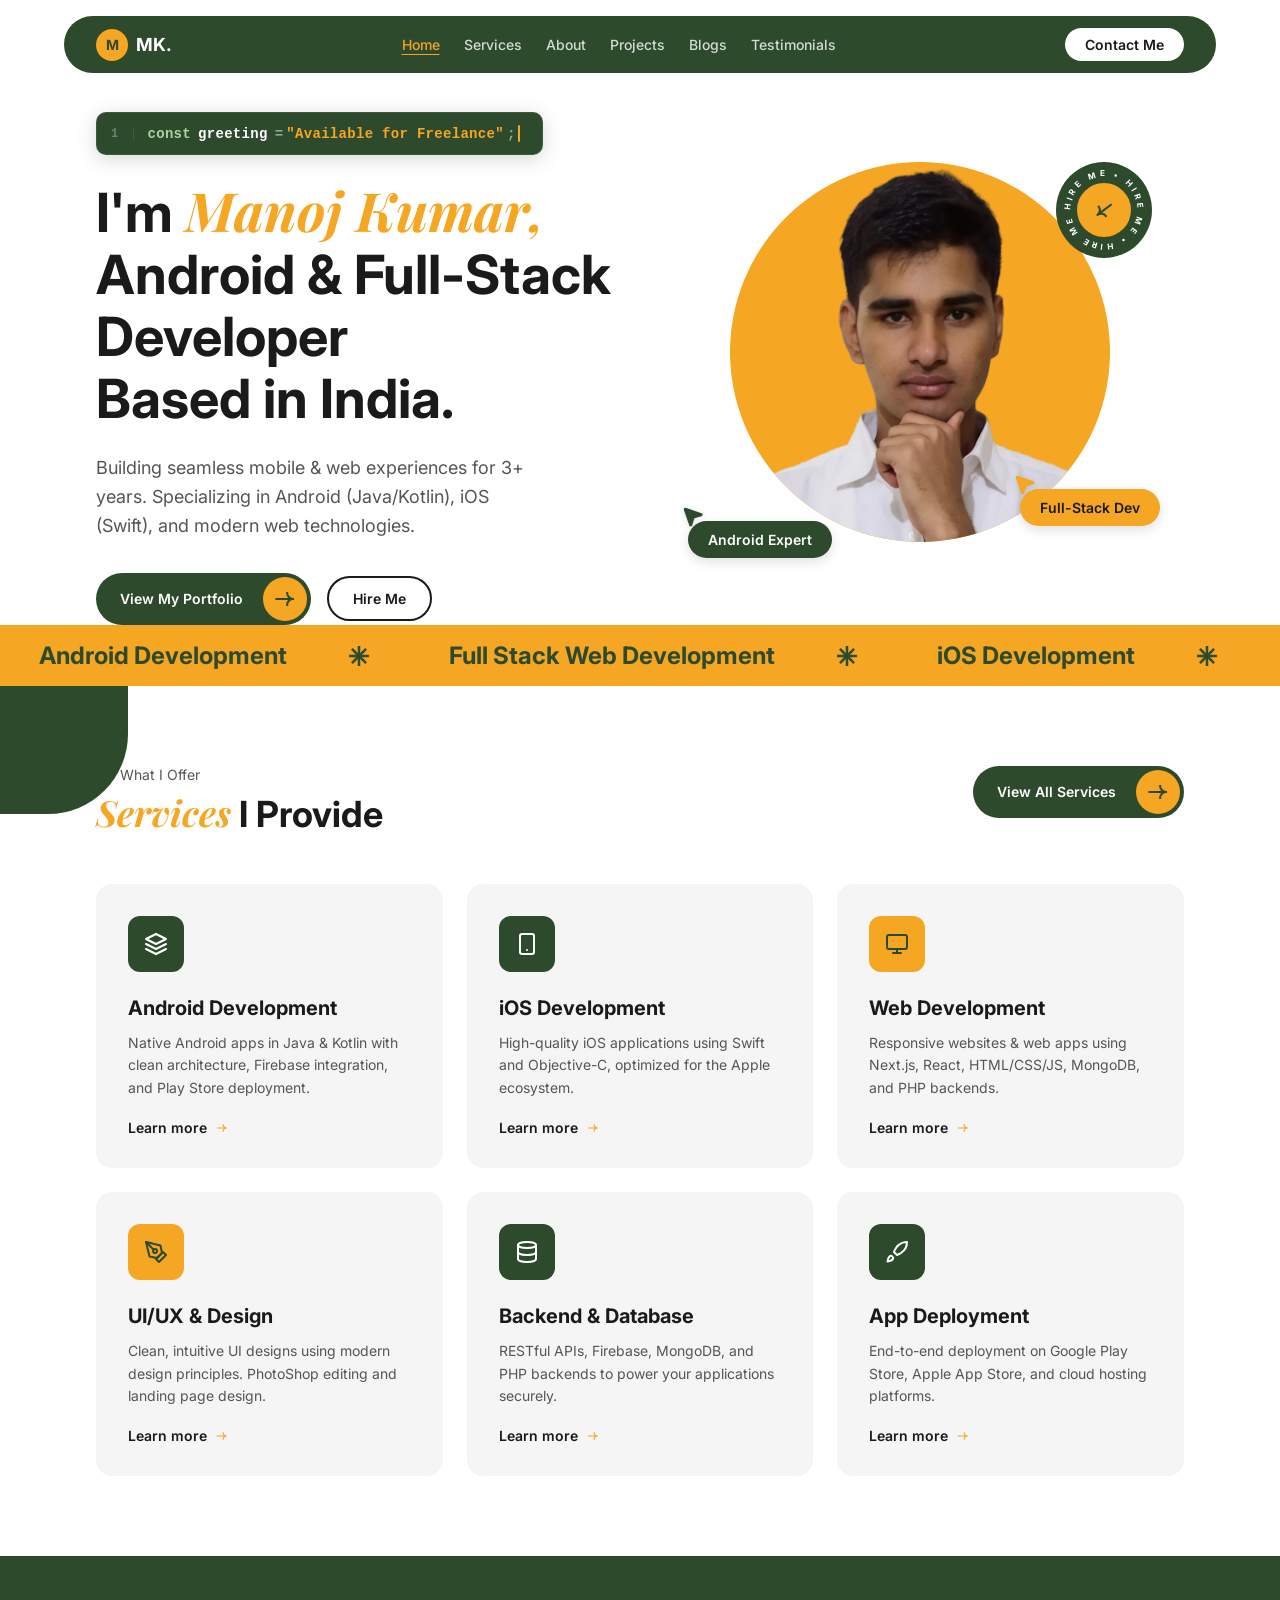
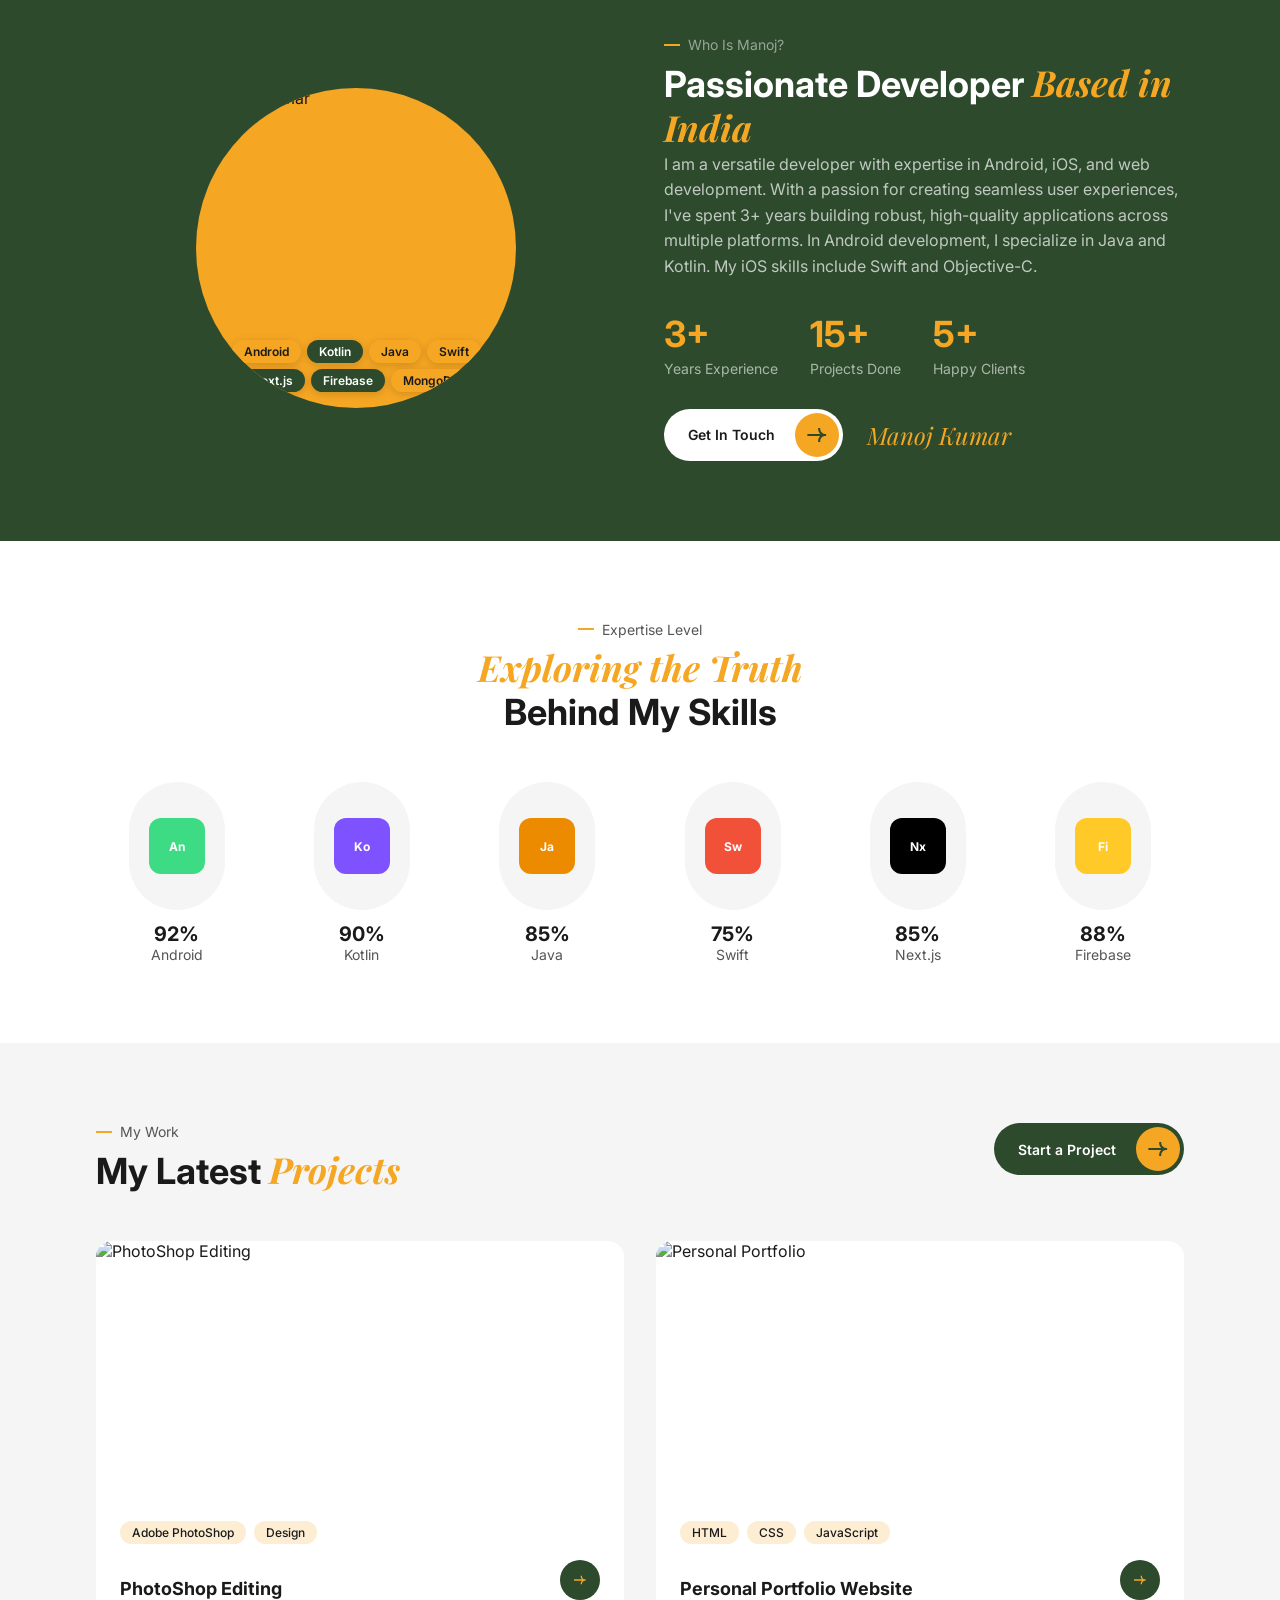
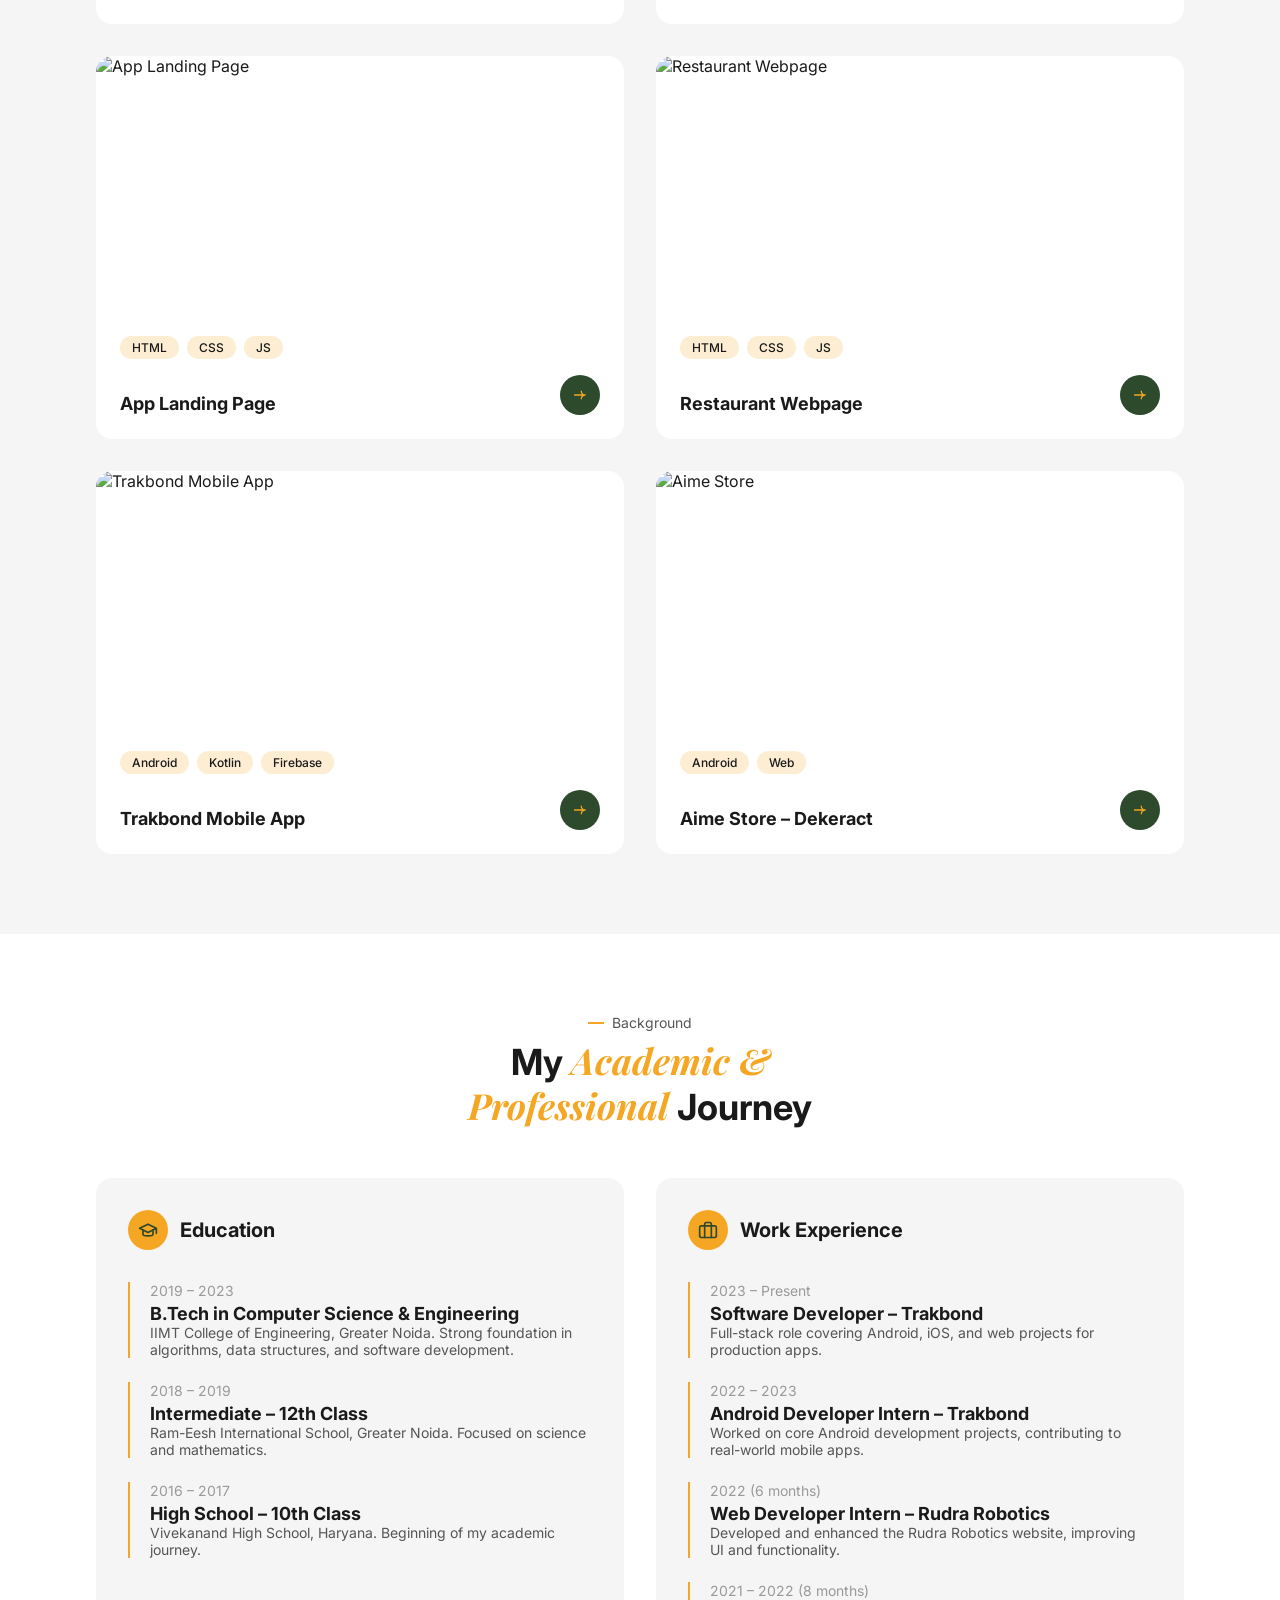
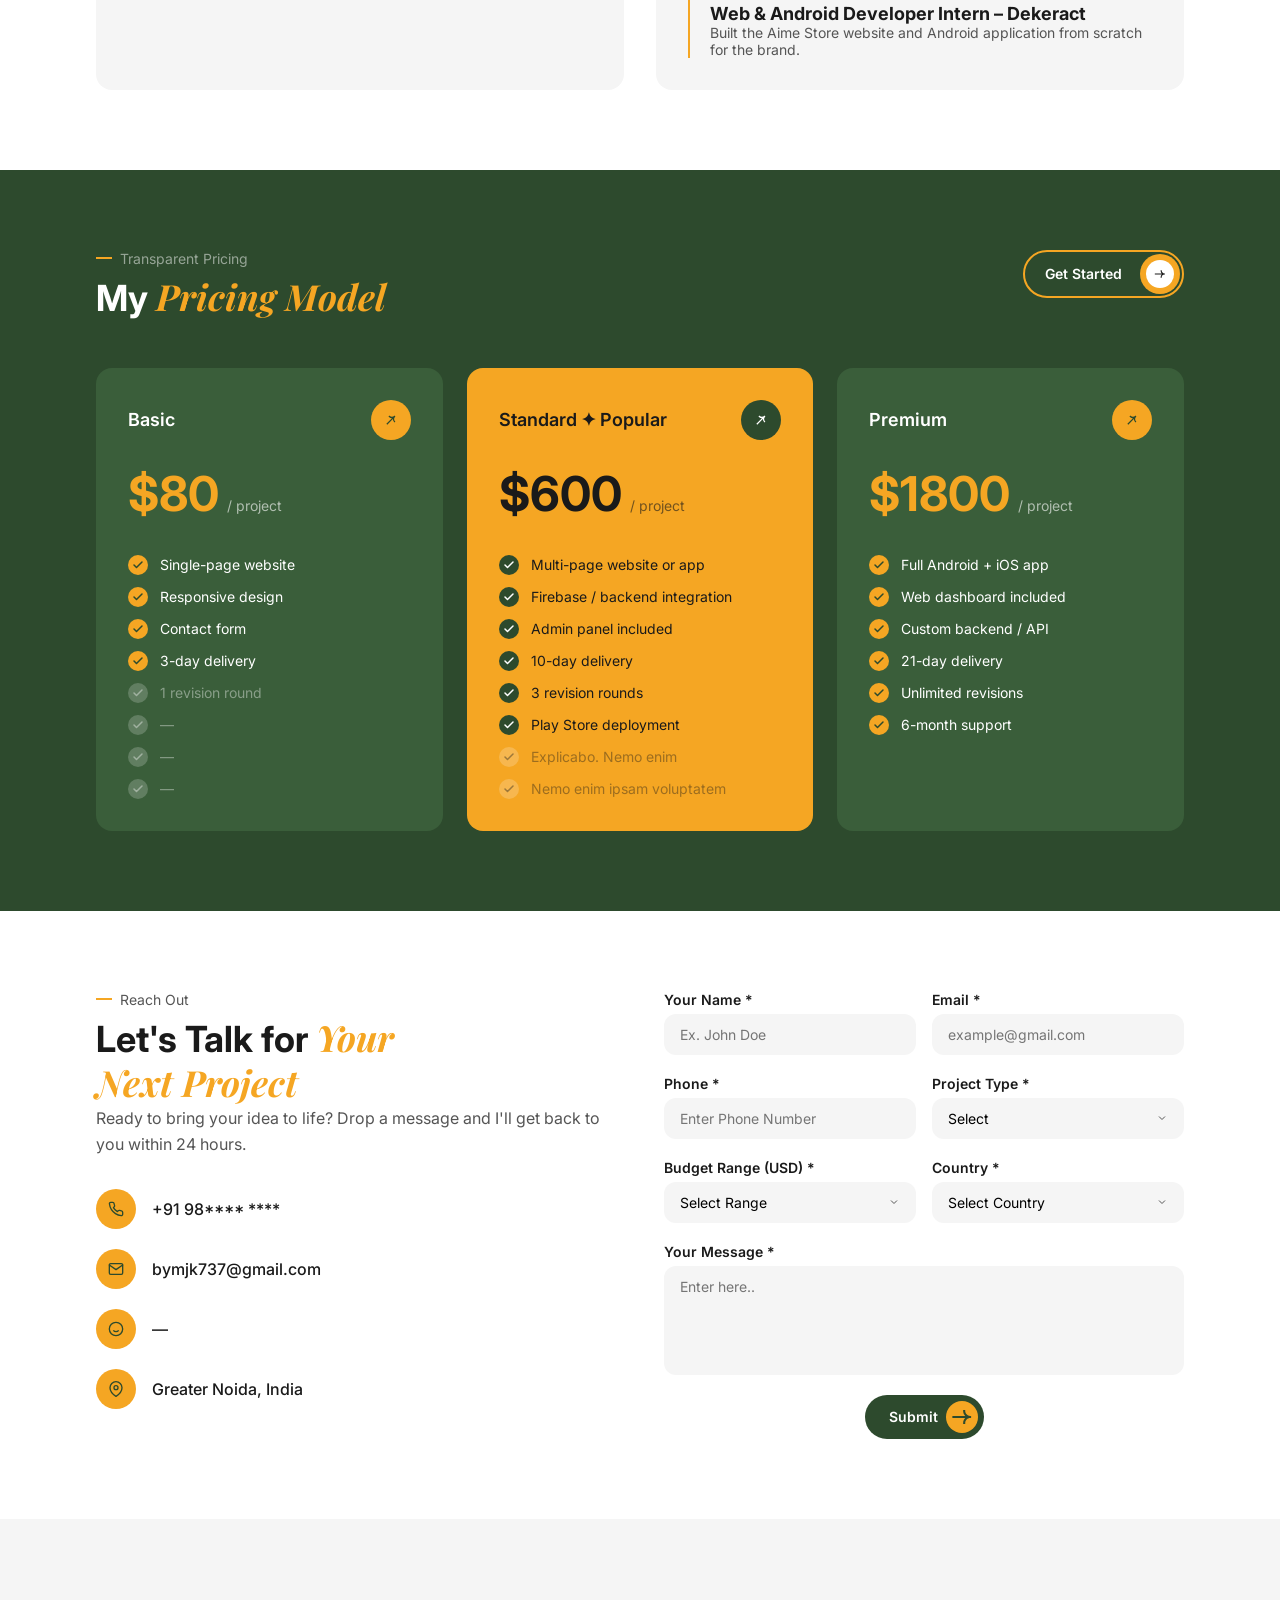
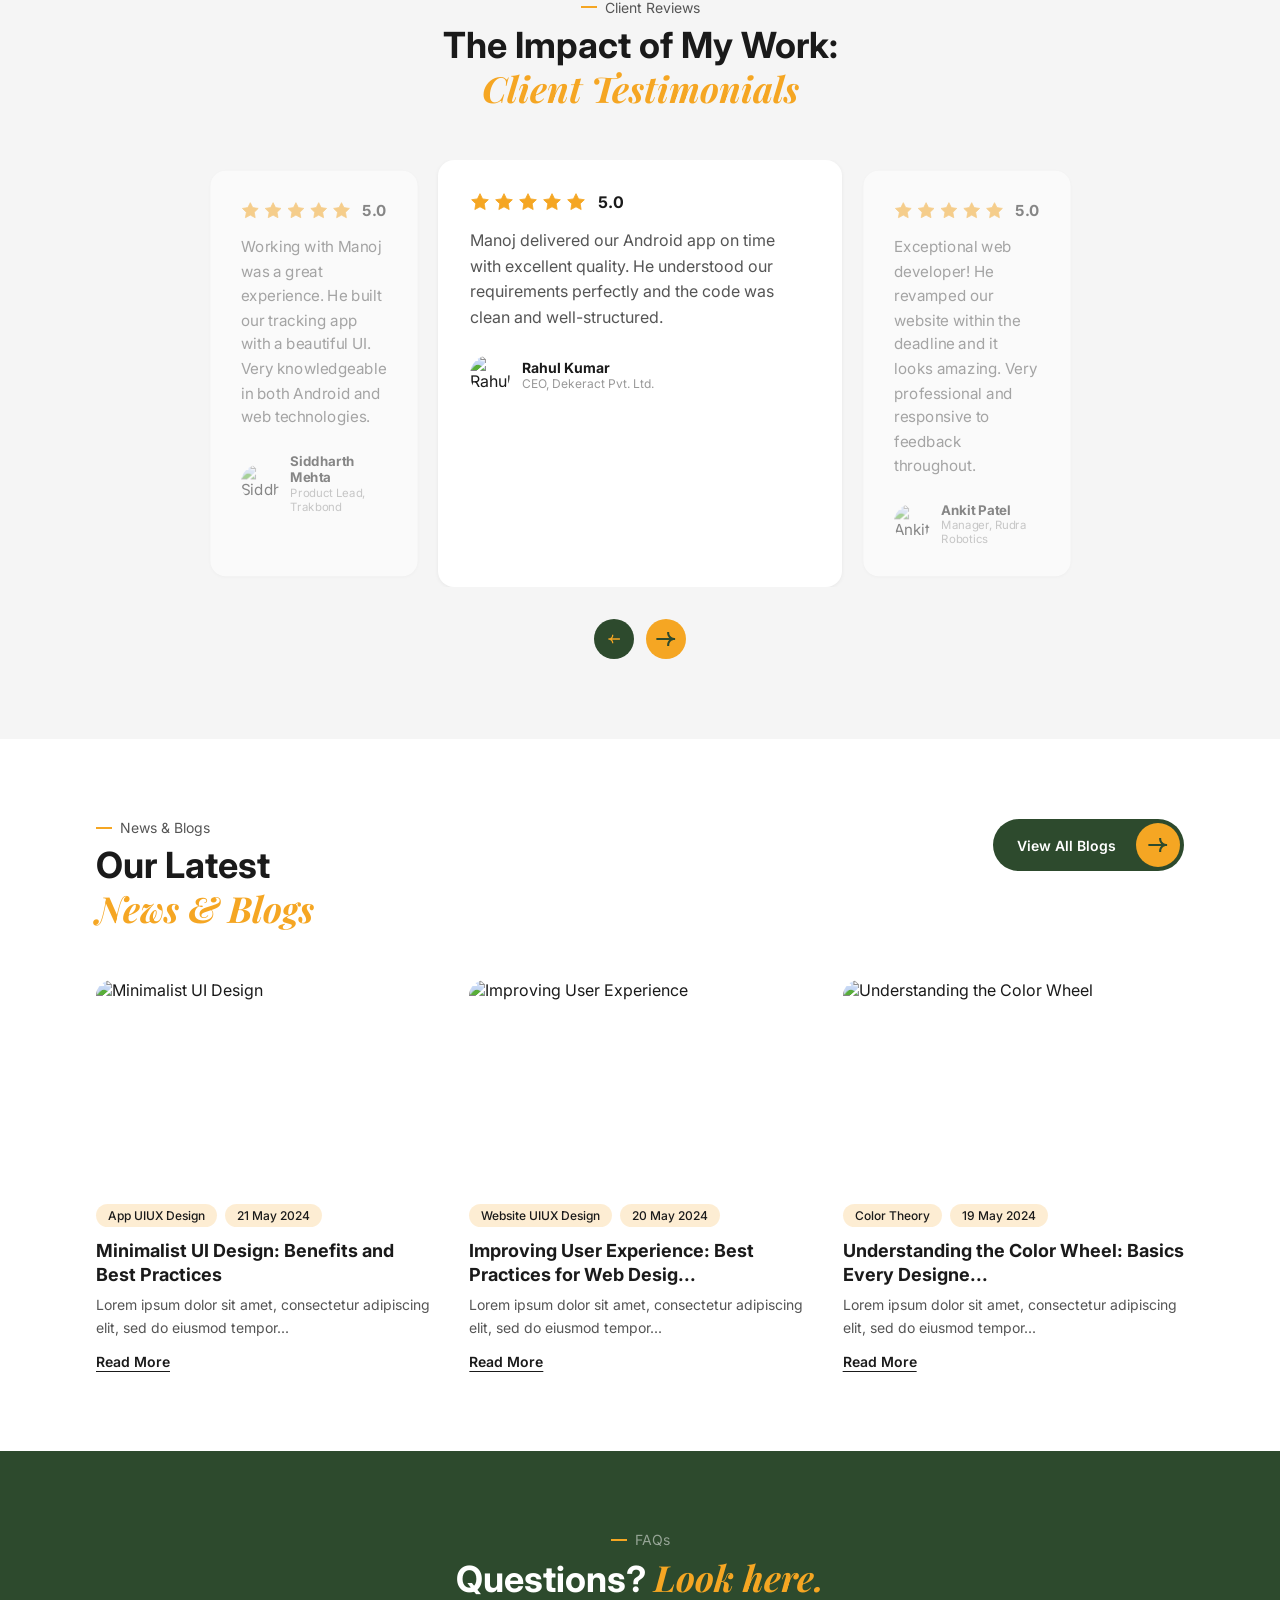
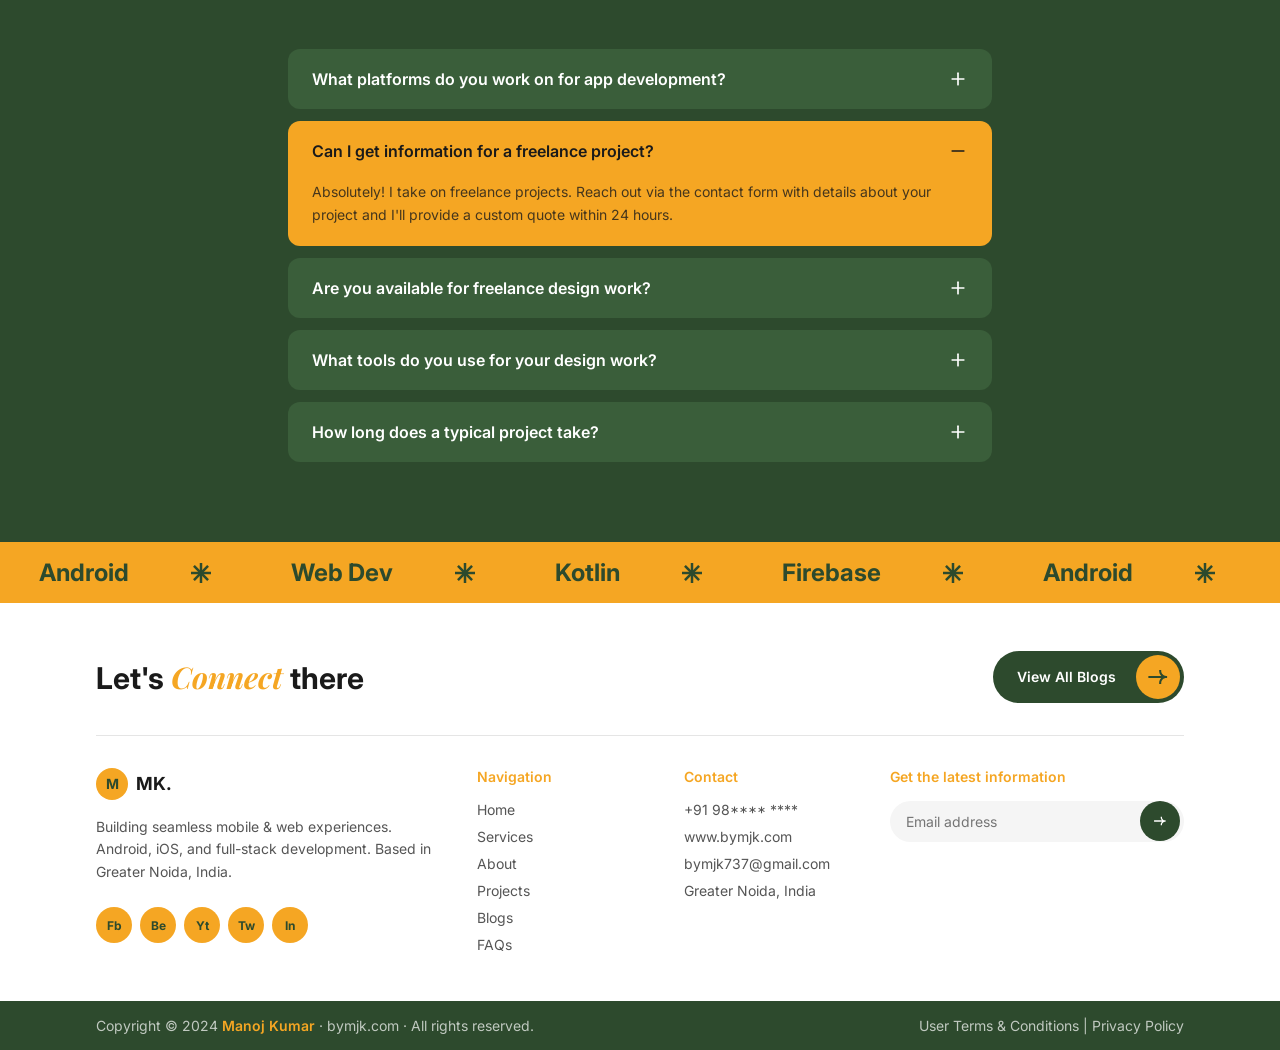
==== index.html @ 8744ddf8 "first commit" ====
<!DOCTYPE html>
<html lang="en">
<head>
  <meta charset="UTF-8">
  <meta name="viewport" content="width=device-width, initial-scale=1.0">
  <title>Manoj Kumar — Android Developer Portfolio</title>
  <link rel="preconnect" href="https://fonts.googleapis.com">
  <link rel="preconnect" href="https://fonts.gstatic.com" crossorigin>
  <link href="https://fonts.googleapis.com/css2?family=Inter:wght@400;500;600;700&family=Playfair+Display:ital,wght@0,700;1,700&display=swap" rel="stylesheet">
  <link rel="stylesheet" href="styles.css">
</head>
<body>

<!-- ═══════════════════ NAVBAR ═══════════════════ -->
<nav id="navbar" class="navbar">
  <div class="navbar-inner">
    <div class="nav-logo">
      <div class="logo-circle">M</div>
      <span class="logo-text">MK.</span>
    </div>
    <div class="nav-links" id="navLinks">
      <a href="#home" class="nav-link active" data-section="home">Home</a>
      <a href="#services" class="nav-link" data-section="services">Services</a>
      <a href="#about" class="nav-link" data-section="about">About</a>
      <a href="#projects" class="nav-link" data-section="projects">Projects</a>
      <a href="#blogs" class="nav-link" data-section="blogs">Blogs</a>
      <a href="#testimonials" class="nav-link" data-section="testimonials">Testimonials</a>
    </div>
    <a href="#contact" class="nav-contact-btn">Contact Me</a>
    <button class="mobile-toggle" id="mobileToggle" aria-label="Toggle menu">
      <svg class="icon-menu" width="24" height="24" viewBox="0 0 24 24" fill="none" stroke="white" stroke-width="2" stroke-linecap="round" stroke-linejoin="round"><line x1="4" y1="12" x2="20" y2="12"/><line x1="4" y1="6" x2="20" y2="6"/><line x1="4" y1="18" x2="20" y2="18"/></svg>
      <svg class="icon-close hidden" width="24" height="24" viewBox="0 0 24 24" fill="none" stroke="white" stroke-width="2" stroke-linecap="round" stroke-linejoin="round"><line x1="18" y1="6" x2="6" y2="18"/><line x1="6" y1="6" x2="18" y2="18"/></svg>
    </button>
  </div>
  <div class="mobile-menu hidden" id="mobileMenu">
    <a href="#home" class="mobile-link active" data-section="home">Home</a>
    <a href="#services" class="mobile-link" data-section="services">Services</a>
    <a href="#about" class="mobile-link" data-section="about">About</a>
    <a href="#projects" class="mobile-link" data-section="projects">Projects</a>
    <a href="#blogs" class="mobile-link" data-section="blogs">Blogs</a>
    <a href="#testimonials" class="mobile-link" data-section="testimonials">Testimonials</a>
    <a href="#contact" class="mobile-contact-btn">Contact Me</a>
  </div>
</nav>

<!-- ═══════════════════ HERO ═══════════════════ -->
<section id="home" class="hero">
  <div class="container">
    <div class="hero-grid">
      <div class="hero-left animate-on-scroll" data-animation="fade-left">
        <div class="hello-tag">
          <span class="hello-line-num">1</span>
          <span class="hello-keyword">const</span> <span class="hello-var">greeting</span> <span class="hello-op">=</span> <span class="hello-string">"Available for Freelance"</span><span class="hello-op">;</span><span class="hello-cursor"></span>
        </div>
        <h1 class="hero-title">
          I'm <span class="accent-serif">Manoj Kumar,</span><br>
          Android & Full-Stack Developer<br>
          Based in India.
        </h1>
        <p class="hero-desc">
          Building seamless mobile & web experiences for 3+ years. Specializing in Android (Java/Kotlin), iOS (Swift), and modern web technologies.
        </p>
        <div class="hero-buttons">
          <a href="#projects" class="btn-primary-arrow">
            <span>View My Portfolio</span>
            <span class="btn-arrow-circle">
              <svg width="26" height="26" viewBox="0 0 25 24" fill="none"><path fill="#2D4A2D" fill-rule="evenodd" d="M20.25 11c-2.438 0-4.66-2.22-4.66-4.66v-1h-2v1c0 1.774.778 3.438 1.999 4.66H3.25v2h12.339c-1.221 1.222-1.999 2.886-1.999 4.66v1h2v-1c0-2.439 2.222-4.66 4.66-4.66h1v-2z" clip-rule="evenodd"/></svg>
            </span>
          </a>
          <a href="#contact" class="btn-outline">Hire Me</a>
        </div>
      </div>
      <div class="hero-right animate-on-scroll" data-animation="fade-right">
        <div class="hero-pattern">
          <svg class="hero-yellow-arc" viewBox="0 0 600 600" preserveAspectRatio="xMaxYMid slice" aria-hidden="true">
            <path d="M 600 300 A 400 400 0 0 0 200 -100 A 400 400 0 0 1 200 700 Z" fill="#F5A623"/>
          </svg>
        </div>
        <div class="hero-photo-circle">
          <img src="manoj_transperent.png" alt="Manoj Kumar">
        </div>
        <div class="hire-badge">
          <div class="hire-badge-inner">
            <div class="hire-badge-bg"></div>
            <svg class="hire-badge-text" viewBox="0 0 100 100">
              <defs>
                <path id="hire-circle" d="M50,50 m-35,0 a35,35 0 1,1 70,0 a35,35 0 1,1 -70,0"/>
              </defs>
              <text fill="white" font-size="8.5" font-weight="700" letter-spacing="3.5">
                <textPath href="#hire-circle">HIRE ME • HIRE ME • HIRE ME •</textPath>
              </text>
            </svg>
            <div class="hire-badge-center">
              <svg style="transform: rotate(143deg);" width="26" height="26" viewBox="0 0 25 24" fill="none"><path fill="#2D4A2D" fill-rule="evenodd" d="M20.25 11c-2.438 0-4.66-2.22-4.66-4.66v-1h-2v1c0 1.774.778 3.438 1.999 4.66H3.25v2h12.339c-1.221 1.222-1.999 2.886-1.999 4.66v1h2v-1c0-2.439 2.222-4.66 4.66-4.66h1v-2z" clip-rule="evenodd"/></svg>
            </div>
          </div>
        </div>
        <div class="hero-chip pill-green">
          <svg class="hero-chip-arrow" viewBox="0 0 256 256" aria-hidden="true">
            <path d="M230.251,103.83008A15.76842,15.76842,0,0,1,218.96,118.8457l-76.55664,23.55567-23.55566,76.55468a15.76424,15.76424,0,0,1-15.01465,11.292c-.09863.00195-.19922.00293-.29785.00293a15.75666,15.75666,0,0,1-15.09961-10.76563L29.83105,50.18164A15.99955,15.99955,0,0,1,50.18457,29.82812L219.4873,88.43359A15.76429,15.76429,0,0,1,230.251,103.83008Z" fill="currentColor"/>
          </svg>
          <span class="hero-chip-label">Android Expert</span>
        </div>
        <div class="hero-chip pill-gold">
          <svg class="hero-chip-arrow" viewBox="0 0 256 256" aria-hidden="true">
            <path d="M230.251,103.83008A15.76842,15.76842,0,0,1,218.96,118.8457l-76.55664,23.55567-23.55566,76.55468a15.76424,15.76424,0,0,1-15.01465,11.292c-.09863.00195-.19922.00293-.29785.00293a15.75666,15.75666,0,0,1-15.09961-10.76563L29.83105,50.18164A15.99955,15.99955,0,0,1,50.18457,29.82812L219.4873,88.43359A15.76429,15.76429,0,0,1,230.251,103.83008Z" fill="currentColor"/>
          </svg>
          <span class="hero-chip-label">Full-Stack Dev</span>
        </div>
      </div>
    </div>
  </div>
</section>

<!-- ═══════════════════ MARQUEE BANNER ═══════════════════ -->
<div class="marquee-banner">
  <div class="marquee-track">
    
    <span class="marquee-item">Android Development <svg class="marquee-star" width="24" height="24" viewBox="0 0 24 24" fill="none" stroke="#2D4A2D" stroke-width="2.5"><line x1="12" y1="2" x2="12" y2="22"/><line x1="2" y1="12" x2="22" y2="12"/><line x1="4.93" y1="4.93" x2="19.07" y2="19.07"/><line x1="19.07" y1="4.93" x2="4.93" y2="19.07"/></svg></span>
    <span class="marquee-item">Full Stack Web Development <svg class="marquee-star" width="24" height="24" viewBox="0 0 24 24" fill="none" stroke="#2D4A2D" stroke-width="2.5"><line x1="12" y1="2" x2="12" y2="22"/><line x1="2" y1="12" x2="22" y2="12"/><line x1="4.93" y1="4.93" x2="19.07" y2="19.07"/><line x1="19.07" y1="4.93" x2="4.93" y2="19.07"/></svg></span>
    <span class="marquee-item">iOS Development <svg class="marquee-star" width="24" height="24" viewBox="0 0 24 24" fill="none" stroke="#2D4A2D" stroke-width="2.5"><line x1="12" y1="2" x2="12" y2="22"/><line x1="2" y1="12" x2="22" y2="12"/><line x1="4.93" y1="4.93" x2="19.07" y2="19.07"/><line x1="19.07" y1="4.93" x2="4.93" y2="19.07"/></svg></span>
    <span class="marquee-item">React Native <svg class="marquee-star" width="24" height="24" viewBox="0 0 24 24" fill="none" stroke="#2D4A2D" stroke-width="2.5"><line x1="12" y1="2" x2="12" y2="22"/><line x1="2" y1="12" x2="22" y2="12"/><line x1="4.93" y1="4.93" x2="19.07" y2="19.07"/><line x1="19.07" y1="4.93" x2="4.93" y2="19.07"/></svg></span>
    <span class="marquee-item">Kotlin <svg class="marquee-star" width="24" height="24" viewBox="0 0 24 24" fill="none" stroke="#2D4A2D" stroke-width="2.5"><line x1="12" y1="2" x2="12" y2="22"/><line x1="2" y1="12" x2="22" y2="12"/><line x1="4.93" y1="4.93" x2="19.07" y2="19.07"/><line x1="19.07" y1="4.93" x2="4.93" y2="19.07"/></svg></span>
    <span class="marquee-item">Firebase <svg class="marquee-star" width="24" height="24" viewBox="0 0 24 24" fill="none" stroke="#2D4A2D" stroke-width="2.5"><line x1="12" y1="2" x2="12" y2="22"/><line x1="2" y1="12" x2="22" y2="12"/><line x1="4.93" y1="4.93" x2="19.07" y2="19.07"/><line x1="19.07" y1="4.93" x2="4.93" y2="19.07"/></svg></span>
    <span class="marquee-item">REST APIs <svg class="marquee-star" width="24" height="24" viewBox="0 0 24 24" fill="none" stroke="#2D4A2D" stroke-width="2.5"><line x1="12" y1="2" x2="12" y2="22"/><line x1="2" y1="12" x2="22" y2="12"/><line x1="4.93" y1="4.93" x2="19.07" y2="19.07"/><line x1="19.07" y1="4.93" x2="4.93" y2="19.07"/></svg></span>
    <span class="marquee-item">SQL <svg class="marquee-star" width="24" height="24" viewBox="0 0 24 24" fill="none" stroke="#2D4A2D" stroke-width="2.5"><line x1="12" y1="2" x2="12" y2="22"/><line x1="2" y1="12" x2="22" y2="12"/><line x1="4.93" y1="4.93" x2="19.07" y2="19.07"/><line x1="19.07" y1="4.93" x2="4.93" y2="19.07"/></svg></span>
    <span class="marquee-item">Git <svg class="marquee-star" width="24" height="24" viewBox="0 0 24 24" fill="none" stroke="#2D4A2D" stroke-width="2.5"><line x1="12" y1="2" x2="12" y2="22"/><line x1="2" y1="12" x2="22" y2="12"/><line x1="4.93" y1="4.93" x2="19.07" y2="19.07"/><line x1="19.07" y1="4.93" x2="4.93" y2="19.07"/></svg></span>
    <span class="marquee-item">Java <svg class="marquee-star" width="24" height="24" viewBox="0 0 24 24" fill="none" stroke="#2D4A2D" stroke-width="2.5"><line x1="12" y1="2" x2="12" y2="22"/><line x1="2" y1="12" x2="22" y2="12"/><line x1="4.93" y1="4.93" x2="19.07" y2="19.07"/><line x1="19.07" y1="4.93" x2="4.93" y2="19.07"/></svg></span>
    <span class="marquee-item">MongoDB <svg class="marquee-star" width="24" height="24" viewBox="0 0 24 24" fill="none" stroke="#2D4A2D" stroke-width="2.5"><line x1="12" y1="2" x2="12" y2="22"/><line x1="2" y1="12" x2="22" y2="12"/><line x1="4.93" y1="4.93" x2="19.07" y2="19.07"/><line x1="19.07" y1="4.93" x2="4.93" y2="19.07"/></svg></span>
    <span class="marquee-item">UI/UX <svg class="marquee-star" width="24" height="24" viewBox="0 0 24 24" fill="none" stroke="#2D4A2D" stroke-width="2.5"><line x1="12" y1="2" x2="12" y2="22"/><line x1="2" y1="12" x2="22" y2="12"/><line x1="4.93" y1="4.93" x2="19.07" y2="19.07"/><line x1="19.07" y1="4.93" x2="4.93" y2="19.07"/></svg></span>
    <span class="marquee-item">Express <svg class="marquee-star" width="24" height="24" viewBox="0 0 24 24" fill="none" stroke="#2D4A2D" stroke-width="2.5"><line x1="12" y1="2" x2="12" y2="22"/><line x1="2" y1="12" x2="22" y2="12"/><line x1="4.93" y1="4.93" x2="19.07" y2="19.07"/><line x1="19.07" y1="4.93" x2="4.93" y2="19.07"/></svg></span>
    <span class="marquee-item">AWS <svg class="marquee-star" width="24" height="24" viewBox="0 0 24 24" fill="none" stroke="#2D4A2D" stroke-width="2.5"><line x1="12" y1="2" x2="12" y2="22"/><line x1="2" y1="12" x2="22" y2="12"/><line x1="4.93" y1="4.93" x2="19.07" y2="19.07"/><line x1="19.07" y1="4.93" x2="4.93" y2="19.07"/></svg></span>
    <span class="marquee-item">CI/CD <svg class="marquee-star" width="24" height="24" viewBox="0 0 24 24" fill="none" stroke="#2D4A2D" stroke-width="2.5"><line x1="12" y1="2" x2="12" y2="22"/><line x1="2" y1="12" x2="22" y2="12"/><line x1="4.93" y1="4.93" x2="19.07" y2="19.07"/><line x1="19.07" y1="4.93" x2="4.93" y2="19.07"/></svg></span>
    <span class="marquee-item">Swift <svg class="marquee-star" width="24" height="24" viewBox="0 0 24 24" fill="none" stroke="#2D4A2D" stroke-width="2.5"><line x1="12" y1="2" x2="12" y2="22"/><line x1="2" y1="12" x2="22" y2="12"/><line x1="4.93" y1="4.93" x2="19.07" y2="19.07"/><line x1="19.07" y1="4.93" x2="4.93" y2="19.07"/></svg></span>
    <span class="marquee-item">JavaScript <svg class="marquee-star" width="24" height="24" viewBox="0 0 24 24" fill="none" stroke="#2D4A2D" stroke-width="2.5"><line x1="12" y1="2" x2="12" y2="22"/><line x1="2" y1="12" x2="22" y2="12"/><line x1="4.93" y1="4.93" x2="19.07" y2="19.07"/><line x1="19.07" y1="4.93" x2="4.93" y2="19.07"/></svg></span>
    <span class="marquee-item">TypeScript <svg class="marquee-star" width="24" height="24" viewBox="0 0 24 24" fill="none" stroke="#2D4A2D" stroke-width="2.5"><line x1="12" y1="2" x2="12" y2="22"/><line x1="2" y1="12" x2="22" y2="12"/><line x1="4.93" y1="4.93" x2="19.07" y2="19.07"/><line x1="19.07" y1="4.93" x2="4.93" y2="19.07"/></svg></span>
    <span class="marquee-item">React <svg class="marquee-star" width="24" height="24" viewBox="0 0 24 24" fill="none" stroke="#2D4A2D" stroke-width="2.5"><line x1="12" y1="2" x2="12" y2="22"/><line x1="2" y1="12" x2="22" y2="12"/><line x1="4.93" y1="4.93" x2="19.07" y2="19.07"/><line x1="19.07" y1="4.93" x2="4.93" y2="19.07"/></svg></span>
    <span class="marquee-item">Node.js <svg class="marquee-star" width="24" height="24" viewBox="0 0 24 24" fill="none" stroke="#2D4A2D" stroke-width="2.5"><line x1="12" y1="2" x2="12" y2="22"/><line x1="2" y1="12" x2="22" y2="12"/><line x1="4.93" y1="4.93" x2="19.07" y2="19.07"/><line x1="19.07" y1="4.93" x2="4.93" y2="19.07"/></svg></span>
    <span class="marquee-item">Flutter <svg class="marquee-star" width="24" height="24" viewBox="0 0 24 24" fill="none" stroke="#2D4A2D" stroke-width="2.5"><line x1="12" y1="2" x2="12" y2="22"/><line x1="2" y1="12" x2="22" y2="12"/><line x1="4.93" y1="4.93" x2="19.07" y2="19.07"/><line x1="19.07" y1="4.93" x2="4.93" y2="19.07"/></svg></span>
    <!-- Duplicate for seamless loop -->
    <span class="marquee-item">Android Development <svg class="marquee-star" width="24" height="24" viewBox="0 0 24 24" fill="none" stroke="#2D4A2D" stroke-width="2.5"><line x1="12" y1="2" x2="12" y2="22"/><line x1="2" y1="12" x2="22" y2="12"/><line x1="4.93" y1="4.93" x2="19.07" y2="19.07"/><line x1="19.07" y1="4.93" x2="4.93" y2="19.07"/></svg></span>
    <span class="marquee-item">Full Stack Web Development <svg class="marquee-star" width="24" height="24" viewBox="0 0 24 24" fill="none" stroke="#2D4A2D" stroke-width="2.5"><line x1="12" y1="2" x2="12" y2="22"/><line x1="2" y1="12" x2="22" y2="12"/><line x1="4.93" y1="4.93" x2="19.07" y2="19.07"/><line x1="19.07" y1="4.93" x2="4.93" y2="19.07"/></svg></span>
    <span class="marquee-item">iOS Development <svg class="marquee-star" width="24" height="24" viewBox="0 0 24 24" fill="none" stroke="#2D4A2D" stroke-width="2.5"><line x1="12" y1="2" x2="12" y2="22"/><line x1="2" y1="12" x2="22" y2="12"/><line x1="4.93" y1="4.93" x2="19.07" y2="19.07"/><line x1="19.07" y1="4.93" x2="4.93" y2="19.07"/></svg></span>
    <span class="marquee-item">React Native <svg class="marquee-star" width="24" height="24" viewBox="0 0 24 24" fill="none" stroke="#2D4A2D" stroke-width="2.5"><line x1="12" y1="2" x2="12" y2="22"/><line x1="2" y1="12" x2="22" y2="12"/><line x1="4.93" y1="4.93" x2="19.07" y2="19.07"/><line x1="19.07" y1="4.93" x2="4.93" y2="19.07"/></svg></span>
    <span class="marquee-item">Kotlin <svg class="marquee-star" width="24" height="24" viewBox="0 0 24 24" fill="none" stroke="#2D4A2D" stroke-width="2.5"><line x1="12" y1="2" x2="12" y2="22"/><line x1="2" y1="12" x2="22" y2="12"/><line x1="4.93" y1="4.93" x2="19.07" y2="19.07"/><line x1="19.07" y1="4.93" x2="4.93" y2="19.07"/></svg></span>
    <span class="marquee-item">Firebase <svg class="marquee-star" width="24" height="24" viewBox="0 0 24 24" fill="none" stroke="#2D4A2D" stroke-width="2.5"><line x1="12" y1="2" x2="12" y2="22"/><line x1="2" y1="12" x2="22" y2="12"/><line x1="4.93" y1="4.93" x2="19.07" y2="19.07"/><line x1="19.07" y1="4.93" x2="4.93" y2="19.07"/></svg></span>
    <span class="marquee-item">REST APIs <svg class="marquee-star" width="24" height="24" viewBox="0 0 24 24" fill="none" stroke="#2D4A2D" stroke-width="2.5"><line x1="12" y1="2" x2="12" y2="22"/><line x1="2" y1="12" x2="22" y2="12"/><line x1="4.93" y1="4.93" x2="19.07" y2="19.07"/><line x1="19.07" y1="4.93" x2="4.93" y2="19.07"/></svg></span>
    <span class="marquee-item">SQL <svg class="marquee-star" width="24" height="24" viewBox="0 0 24 24" fill="none" stroke="#2D4A2D" stroke-width="2.5"><line x1="12" y1="2" x2="12" y2="22"/><line x1="2" y1="12" x2="22" y2="12"/><line x1="4.93" y1="4.93" x2="19.07" y2="19.07"/><line x1="19.07" y1="4.93" x2="4.93" y2="19.07"/></svg></span>
    <span class="marquee-item">Git <svg class="marquee-star" width="24" height="24" viewBox="0 0 24 24" fill="none" stroke="#2D4A2D" stroke-width="2.5"><line x1="12" y1="2" x2="12" y2="22"/><line x1="2" y1="12" x2="22" y2="12"/><line x1="4.93" y1="4.93" x2="19.07" y2="19.07"/><line x1="19.07" y1="4.93" x2="4.93" y2="19.07"/></svg></span>
    <span class="marquee-item">Java <svg class="marquee-star" width="24" height="24" viewBox="0 0 24 24" fill="none" stroke="#2D4A2D" stroke-width="2.5"><line x1="12" y1="2" x2="12" y2="22"/><line x1="2" y1="12" x2="22" y2="12"/><line x1="4.93" y1="4.93" x2="19.07" y2="19.07"/><line x1="19.07" y1="4.93" x2="4.93" y2="19.07"/></svg></span>
    <span class="marquee-item">MongoDB <svg class="marquee-star" width="24" height="24" viewBox="0 0 24 24" fill="none" stroke="#2D4A2D" stroke-width="2.5"><line x1="12" y1="2" x2="12" y2="22"/><line x1="2" y1="12" x2="22" y2="12"/><line x1="4.93" y1="4.93" x2="19.07" y2="19.07"/><line x1="19.07" y1="4.93" x2="4.93" y2="19.07"/></svg></span>
    <span class="marquee-item">UI/UX <svg class="marquee-star" width="24" height="24" viewBox="0 0 24 24" fill="none" stroke="#2D4A2D" stroke-width="2.5"><line x1="12" y1="2" x2="12" y2="22"/><line x1="2" y1="12" x2="22" y2="12"/><line x1="4.93" y1="4.93" x2="19.07" y2="19.07"/><line x1="19.07" y1="4.93" x2="4.93" y2="19.07"/></svg></span>
    <span class="marquee-item">Express <svg class="marquee-star" width="24" height="24" viewBox="0 0 24 24" fill="none" stroke="#2D4A2D" stroke-width="2.5"><line x1="12" y1="2" x2="12" y2="22"/><line x1="2" y1="12" x2="22" y2="12"/><line x1="4.93" y1="4.93" x2="19.07" y2="19.07"/><line x1="19.07" y1="4.93" x2="4.93" y2="19.07"/></svg></span>
    <span class="marquee-item">AWS <svg class="marquee-star" width="24" height="24" viewBox="0 0 24 24" fill="none" stroke="#2D4A2D" stroke-width="2.5"><line x1="12" y1="2" x2="12" y2="22"/><line x1="2" y1="12" x2="22" y2="12"/><line x1="4.93" y1="4.93" x2="19.07" y2="19.07"/><line x1="19.07" y1="4.93" x2="4.93" y2="19.07"/></svg></span>
    <span class="marquee-item">CI/CD <svg class="marquee-star" width="24" height="24" viewBox="0 0 24 24" fill="none" stroke="#2D4A2D" stroke-width="2.5"><line x1="12" y1="2" x2="12" y2="22"/><line x1="2" y1="12" x2="22" y2="12"/><line x1="4.93" y1="4.93" x2="19.07" y2="19.07"/><line x1="19.07" y1="4.93" x2="4.93" y2="19.07"/></svg></span>
    <span class="marquee-item">Swift <svg class="marquee-star" width="24" height="24" viewBox="0 0 24 24" fill="none" stroke="#2D4A2D" stroke-width="2.5"><line x1="12" y1="2" x2="12" y2="22"/><line x1="2" y1="12" x2="22" y2="12"/><line x1="4.93" y1="4.93" x2="19.07" y2="19.07"/><line x1="19.07" y1="4.93" x2="4.93" y2="19.07"/></svg></span>
    <span class="marquee-item">JavaScript <svg class="marquee-star" width="24" height="24" viewBox="0 0 24 24" fill="none" stroke="#2D4A2D" stroke-width="2.5"><line x1="12" y1="2" x2="12" y2="22"/><line x1="2" y1="12" x2="22" y2="12"/><line x1="4.93" y1="4.93" x2="19.07" y2="19.07"/><line x1="19.07" y1="4.93" x2="4.93" y2="19.07"/></svg></span>
    <span class="marquee-item">TypeScript <svg class="marquee-star" width="24" height="24" viewBox="0 0 24 24" fill="none" stroke="#2D4A2D" stroke-width="2.5"><line x1="12" y1="2" x2="12" y2="22"/><line x1="2" y1="12" x2="22" y2="12"/><line x1="4.93" y1="4.93" x2="19.07" y2="19.07"/><line x1="19.07" y1="4.93" x2="4.93" y2="19.07"/></svg></span>
    <span class="marquee-item">React <svg class="marquee-star" width="24" height="24" viewBox="0 0 24 24" fill="none" stroke="#2D4A2D" stroke-width="2.5"><line x1="12" y1="2" x2="12" y2="22"/><line x1="2" y1="12" x2="22" y2="12"/><line x1="4.93" y1="4.93" x2="19.07" y2="19.07"/><line x1="19.07" y1="4.93" x2="4.93" y2="19.07"/></svg></span>
    <span class="marquee-item">Node.js <svg class="marquee-star" width="24" height="24" viewBox="0 0 24 24" fill="none" stroke="#2D4A2D" stroke-width="2.5"><line x1="12" y1="2" x2="12" y2="22"/><line x1="2" y1="12" x2="22" y2="12"/><line x1="4.93" y1="4.93" x2="19.07" y2="19.07"/><line x1="19.07" y1="4.93" x2="4.93" y2="19.07"/></svg></span>
    <span class="marquee-item">Flutter <svg class="marquee-star" width="24" height="24" viewBox="0 0 24 24" fill="none" stroke="#2D4A2D" stroke-width="2.5"><line x1="12" y1="2" x2="12" y2="22"/><line x1="2" y1="12" x2="22" y2="12"/><line x1="4.93" y1="4.93" x2="19.07" y2="19.07"/><line x1="19.07" y1="4.93" x2="4.93" y2="19.07"/></svg></span>
    <!-- Third copy for smoother continuous loop -->
    <span class="marquee-item">Android Development <svg class="marquee-star" width="24" height="24" viewBox="0 0 24 24" fill="none" stroke="#2D4A2D" stroke-width="2.5"><line x1="12" y1="2" x2="12" y2="22"/><line x1="2" y1="12" x2="22" y2="12"/><line x1="4.93" y1="4.93" x2="19.07" y2="19.07"/><line x1="19.07" y1="4.93" x2="4.93" y2="19.07"/></svg></span>
    <span class="marquee-item">Full Stack Web Development <svg class="marquee-star" width="24" height="24" viewBox="0 0 24 24" fill="none" stroke="#2D4A2D" stroke-width="2.5"><line x1="12" y1="2" x2="12" y2="22"/><line x1="2" y1="12" x2="22" y2="12"/><line x1="4.93" y1="4.93" x2="19.07" y2="19.07"/><line x1="19.07" y1="4.93" x2="4.93" y2="19.07"/></svg></span>
    <span class="marquee-item">iOS Development <svg class="marquee-star" width="24" height="24" viewBox="0 0 24 24" fill="none" stroke="#2D4A2D" stroke-width="2.5"><line x1="12" y1="2" x2="12" y2="22"/><line x1="2" y1="12" x2="22" y2="12"/><line x1="4.93" y1="4.93" x2="19.07" y2="19.07"/><line x1="19.07" y1="4.93" x2="4.93" y2="19.07"/></svg></span>
    <span class="marquee-item">React Native <svg class="marquee-star" width="24" height="24" viewBox="0 0 24 24" fill="none" stroke="#2D4A2D" stroke-width="2.5"><line x1="12" y1="2" x2="12" y2="22"/><line x1="2" y1="12" x2="22" y2="12"/><line x1="4.93" y1="4.93" x2="19.07" y2="19.07"/><line x1="19.07" y1="4.93" x2="4.93" y2="19.07"/></svg></span>
    <span class="marquee-item">Kotlin <svg class="marquee-star" width="24" height="24" viewBox="0 0 24 24" fill="none" stroke="#2D4A2D" stroke-width="2.5"><line x1="12" y1="2" x2="12" y2="22"/><line x1="2" y1="12" x2="22" y2="12"/><line x1="4.93" y1="4.93" x2="19.07" y2="19.07"/><line x1="19.07" y1="4.93" x2="4.93" y2="19.07"/></svg></span>
    <span class="marquee-item">Firebase <svg class="marquee-star" width="24" height="24" viewBox="0 0 24 24" fill="none" stroke="#2D4A2D" stroke-width="2.5"><line x1="12" y1="2" x2="12" y2="22"/><line x1="2" y1="12" x2="22" y2="12"/><line x1="4.93" y1="4.93" x2="19.07" y2="19.07"/><line x1="19.07" y1="4.93" x2="4.93" y2="19.07"/></svg></span>
    <span class="marquee-item">REST APIs <svg class="marquee-star" width="24" height="24" viewBox="0 0 24 24" fill="none" stroke="#2D4A2D" stroke-width="2.5"><line x1="12" y1="2" x2="12" y2="22"/><line x1="2" y1="12" x2="22" y2="12"/><line x1="4.93" y1="4.93" x2="19.07" y2="19.07"/><line x1="19.07" y1="4.93" x2="4.93" y2="19.07"/></svg></span>
    <span class="marquee-item">SQL <svg class="marquee-star" width="24" height="24" viewBox="0 0 24 24" fill="none" stroke="#2D4A2D" stroke-width="2.5"><line x1="12" y1="2" x2="12" y2="22"/><line x1="2" y1="12" x2="22" y2="12"/><line x1="4.93" y1="4.93" x2="19.07" y2="19.07"/><line x1="19.07" y1="4.93" x2="4.93" y2="19.07"/></svg></span>
    <span class="marquee-item">Git <svg class="marquee-star" width="24" height="24" viewBox="0 0 24 24" fill="none" stroke="#2D4A2D" stroke-width="2.5"><line x1="12" y1="2" x2="12" y2="22"/><line x1="2" y1="12" x2="22" y2="12"/><line x1="4.93" y1="4.93" x2="19.07" y2="19.07"/><line x1="19.07" y1="4.93" x2="4.93" y2="19.07"/></svg></span>
    <span class="marquee-item">Java <svg class="marquee-star" width="24" height="24" viewBox="0 0 24 24" fill="none" stroke="#2D4A2D" stroke-width="2.5"><line x1="12" y1="2" x2="12" y2="22"/><line x1="2" y1="12" x2="22" y2="12"/><line x1="4.93" y1="4.93" x2="19.07" y2="19.07"/><line x1="19.07" y1="4.93" x2="4.93" y2="19.07"/></svg></span>
    <span class="marquee-item">MongoDB <svg class="marquee-star" width="24" height="24" viewBox="0 0 24 24" fill="none" stroke="#2D4A2D" stroke-width="2.5"><line x1="12" y1="2" x2="12" y2="22"/><line x1="2" y1="12" x2="22" y2="12"/><line x1="4.93" y1="4.93" x2="19.07" y2="19.07"/><line x1="19.07" y1="4.93" x2="4.93" y2="19.07"/></svg></span>
    <span class="marquee-item">UI/UX <svg class="marquee-star" width="24" height="24" viewBox="0 0 24 24" fill="none" stroke="#2D4A2D" stroke-width="2.5"><line x1="12" y1="2" x2="12" y2="22"/><line x1="2" y1="12" x2="22" y2="12"/><line x1="4.93" y1="4.93" x2="19.07" y2="19.07"/><line x1="19.07" y1="4.93" x2="4.93" y2="19.07"/></svg></span>
    <span class="marquee-item">Express <svg class="marquee-star" width="24" height="24" viewBox="0 0 24 24" fill="none" stroke="#2D4A2D" stroke-width="2.5"><line x1="12" y1="2" x2="12" y2="22"/><line x1="2" y1="12" x2="22" y2="12"/><line x1="4.93" y1="4.93" x2="19.07" y2="19.07"/><line x1="19.07" y1="4.93" x2="4.93" y2="19.07"/></svg></span>
    <span class="marquee-item">AWS <svg class="marquee-star" width="24" height="24" viewBox="0 0 24 24" fill="none" stroke="#2D4A2D" stroke-width="2.5"><line x1="12" y1="2" x2="12" y2="22"/><line x1="2" y1="12" x2="22" y2="12"/><line x1="4.93" y1="4.93" x2="19.07" y2="19.07"/><line x1="19.07" y1="4.93" x2="4.93" y2="19.07"/></svg></span>
    <span class="marquee-item">CI/CD <svg class="marquee-star" width="24" height="24" viewBox="0 0 24 24" fill="none" stroke="#2D4A2D" stroke-width="2.5"><line x1="12" y1="2" x2="12" y2="22"/><line x1="2" y1="12" x2="22" y2="12"/><line x1="4.93" y1="4.93" x2="19.07" y2="19.07"/><line x1="19.07" y1="4.93" x2="4.93" y2="19.07"/></svg></span>
    <span class="marquee-item">Swift <svg class="marquee-star" width="24" height="24" viewBox="0 0 24 24" fill="none" stroke="#2D4A2D" stroke-width="2.5"><line x1="12" y1="2" x2="12" y2="22"/><line x1="2" y1="12" x2="22" y2="12"/><line x1="4.93" y1="4.93" x2="19.07" y2="19.07"/><line x1="19.07" y1="4.93" x2="4.93" y2="19.07"/></svg></span>
    <span class="marquee-item">JavaScript <svg class="marquee-star" width="24" height="24" viewBox="0 0 24 24" fill="none" stroke="#2D4A2D" stroke-width="2.5"><line x1="12" y1="2" x2="12" y2="22"/><line x1="2" y1="12" x2="22" y2="12"/><line x1="4.93" y1="4.93" x2="19.07" y2="19.07"/><line x1="19.07" y1="4.93" x2="4.93" y2="19.07"/></svg></span>
    <span class="marquee-item">TypeScript <svg class="marquee-star" width="24" height="24" viewBox="0 0 24 24" fill="none" stroke="#2D4A2D" stroke-width="2.5"><line x1="12" y1="2" x2="12" y2="22"/><line x1="2" y1="12" x2="22" y2="12"/><line x1="4.93" y1="4.93" x2="19.07" y2="19.07"/><line x1="19.07" y1="4.93" x2="4.93" y2="19.07"/></svg></span>
    <span class="marquee-item">React <svg class="marquee-star" width="24" height="24" viewBox="0 0 24 24" fill="none" stroke="#2D4A2D" stroke-width="2.5"><line x1="12" y1="2" x2="12" y2="22"/><line x1="2" y1="12" x2="22" y2="12"/><line x1="4.93" y1="4.93" x2="19.07" y2="19.07"/><line x1="19.07" y1="4.93" x2="4.93" y2="19.07"/></svg></span>
    <span class="marquee-item">Node.js <svg class="marquee-star" width="24" height="24" viewBox="0 0 24 24" fill="none" stroke="#2D4A2D" stroke-width="2.5"><line x1="12" y1="2" x2="12" y2="22"/><line x1="2" y1="12" x2="22" y2="12"/><line x1="4.93" y1="4.93" x2="19.07" y2="19.07"/><line x1="19.07" y1="4.93" x2="4.93" y2="19.07"/></svg></span>
    <span class="marquee-item">Flutter <svg class="marquee-star" width="24" height="24" viewBox="0 0 24 24" fill="none" stroke="#2D4A2D" stroke-width="2.5"><line x1="12" y1="2" x2="12" y2="22"/><line x1="2" y1="12" x2="22" y2="12"/><line x1="4.93" y1="4.93" x2="19.07" y2="19.07"/><line x1="19.07" y1="4.93" x2="4.93" y2="19.07"/></svg></span>
  </div>
</div>

<!-- ═══════════════════ SERVICES ═══════════════════ -->
<section id="services" class="services-section">
  <div class="services-corner"></div>
  <div class="container">
    <div class="section-header">
      <div>
        <p class="section-label"><span class="label-line"></span> What I Offer</p>
        <h2 class="section-title"><span class="accent-serif">Services</span> I Provide</h2>
      </div>
      <a href="#" class="btn-primary-arrow sm">
        <span>View All Services</span>
        <span class="btn-arrow-circle"><svg width="26" height="26" viewBox="0 0 25 24" fill="none"><path fill="#2D4A2D" fill-rule="evenodd" d="M20.25 11c-2.438 0-4.66-2.22-4.66-4.66v-1h-2v1c0 1.774.778 3.438 1.999 4.66H3.25v2h12.339c-1.221 1.222-1.999 2.886-1.999 4.66v1h2v-1c0-2.439 2.222-4.66 4.66-4.66h1v-2z" clip-rule="evenodd"/></svg></span>
      </a>
    </div>
    <div class="services-grid">
      <!-- Card 1 -->
      <div class="service-card animate-on-scroll" data-animation="fade-up">
        <div class="service-icon bg-green">
          <svg width="24" height="24" viewBox="0 0 24 24" fill="none" stroke="white" stroke-width="2" stroke-linecap="round" stroke-linejoin="round"><polygon points="12 2 2 7 12 12 22 7 12 2"/><polyline points="2 17 12 22 22 17"/><polyline points="2 12 12 17 22 12"/></svg>
        </div>
        <h3 class="service-title">Android Development</h3>
        <p class="service-desc">Native Android apps in Java & Kotlin with clean architecture, Firebase integration, and Play Store deployment.</p>
        <button class="service-link">Learn more <svg width="14" height="14" viewBox="0 0 25 24" fill="none"><path fill="#F5A623" fill-rule="evenodd" d="M20.25 11c-2.438 0-4.66-2.22-4.66-4.66v-1h-2v1c0 1.774.778 3.438 1.999 4.66H3.25v2h12.339c-1.221 1.222-1.999 2.886-1.999 4.66v1h2v-1c0-2.439 2.222-4.66 4.66-4.66h1v-2z" clip-rule="evenodd"/></svg></button>
      </div>
      <!-- Card 2 -->
      <div class="service-card animate-on-scroll" data-animation="fade-up" data-delay="150">
        <div class="service-icon bg-green">
          <svg width="24" height="24" viewBox="0 0 24 24" fill="none" stroke="white" stroke-width="2" stroke-linecap="round" stroke-linejoin="round"><rect x="5" y="2" width="14" height="20" rx="2" ry="2"/><line x1="12" y1="18" x2="12.01" y2="18"/></svg>
        </div>
        <h3 class="service-title">iOS Development</h3>
        <p class="service-desc">High-quality iOS applications using Swift and Objective-C, optimized for the Apple ecosystem.</p>
        <button class="service-link">Learn more <svg width="14" height="14" viewBox="0 0 25 24" fill="none"><path fill="#F5A623" fill-rule="evenodd" d="M20.25 11c-2.438 0-4.66-2.22-4.66-4.66v-1h-2v1c0 1.774.778 3.438 1.999 4.66H3.25v2h12.339c-1.221 1.222-1.999 2.886-1.999 4.66v1h2v-1c0-2.439 2.222-4.66 4.66-4.66h1v-2z" clip-rule="evenodd"/></svg></button>
      </div>
      <!-- Card 3 -->
      <div class="service-card animate-on-scroll" data-animation="fade-up" data-delay="300">
        <div class="service-icon bg-gold">
          <svg width="24" height="24" viewBox="0 0 24 24" fill="none" stroke="#2D4A2D" stroke-width="2" stroke-linecap="round" stroke-linejoin="round"><rect x="2" y="3" width="20" height="14" rx="2" ry="2"/><line x1="8" y1="21" x2="16" y2="21"/><line x1="12" y1="17" x2="12" y2="21"/></svg>
        </div>
        <h3 class="service-title">Web Development</h3>
        <p class="service-desc">Responsive websites & web apps using Next.js, React, HTML/CSS/JS, MongoDB, and PHP backends.</p>
        <button class="service-link">Learn more <svg width="14" height="14" viewBox="0 0 25 24" fill="none"><path fill="#F5A623" fill-rule="evenodd" d="M20.25 11c-2.438 0-4.66-2.22-4.66-4.66v-1h-2v1c0 1.774.778 3.438 1.999 4.66H3.25v2h12.339c-1.221 1.222-1.999 2.886-1.999 4.66v1h2v-1c0-2.439 2.222-4.66 4.66-4.66h1v-2z" clip-rule="evenodd"/></svg></button>
      </div>
      <!-- Card 4 -->
      <div class="service-card animate-on-scroll" data-animation="fade-up" data-delay="450">
        <div class="service-icon bg-gold">
          <svg width="24" height="24" viewBox="0 0 24 24" fill="none" stroke="#2D4A2D" stroke-width="2" stroke-linecap="round" stroke-linejoin="round"><path d="m12 19 7-7 3 3-7 7-3-3z"/><path d="m18 13-1.5-7.5L2 2l3.5 14.5L13 18l5-5z"/><path d="m2 2 7.586 7.586"/><circle cx="11" cy="11" r="2"/></svg>
        </div>
        <h3 class="service-title">UI/UX & Design</h3>
        <p class="service-desc">Clean, intuitive UI designs using modern design principles. PhotoShop editing and landing page design.</p>
        <button class="service-link">Learn more <svg width="14" height="14" viewBox="0 0 25 24" fill="none"><path fill="#F5A623" fill-rule="evenodd" d="M20.25 11c-2.438 0-4.66-2.22-4.66-4.66v-1h-2v1c0 1.774.778 3.438 1.999 4.66H3.25v2h12.339c-1.221 1.222-1.999 2.886-1.999 4.66v1h2v-1c0-2.439 2.222-4.66 4.66-4.66h1v-2z" clip-rule="evenodd"/></svg></button>
      </div>
      <!-- Card 5 -->
      <div class="service-card animate-on-scroll" data-animation="fade-up" data-delay="500">
        <div class="service-icon bg-green">
          <svg width="24" height="24" viewBox="0 0 24 24" fill="none" stroke="white" stroke-width="2" stroke-linecap="round" stroke-linejoin="round"><ellipse cx="12" cy="5" rx="9" ry="3"/><path d="M21 12c0 1.66-4 3-9 3s-9-1.34-9-3"/><path d="M3 5v14c0 1.66 4 3 9 3s9-1.34 9-3V5"/></svg>
        </div>
        <h3 class="service-title">Backend & Database</h3>
        <p class="service-desc">RESTful APIs, Firebase, MongoDB, and PHP backends to power your applications securely.</p>
        <button class="service-link">Learn more <svg width="14" height="14" viewBox="0 0 25 24" fill="none"><path fill="#F5A623" fill-rule="evenodd" d="M20.25 11c-2.438 0-4.66-2.22-4.66-4.66v-1h-2v1c0 1.774.778 3.438 1.999 4.66H3.25v2h12.339c-1.221 1.222-1.999 2.886-1.999 4.66v1h2v-1c0-2.439 2.222-4.66 4.66-4.66h1v-2z" clip-rule="evenodd"/></svg></button>
      </div>
      <!-- Card 6 -->
      <div class="service-card animate-on-scroll" data-animation="fade-up" data-delay="550">
        <div class="service-icon bg-green">
          <svg width="24" height="24" viewBox="0 0 24 24" fill="none" stroke="white" stroke-width="2" stroke-linecap="round" stroke-linejoin="round"><path d="M4.5 16.5c-1.5 1.26-2 5-2 5s3.74-.5 5-2c.71-.84.7-2.13-.09-2.91a2.18 2.18 0 0 0-2.91-.09z"/><path d="m12 15-3-3a22 22 0 0 1 2-3.95A12.88 12.88 0 0 1 22 2c0 2.72-.78 7.5-6 11a22.35 22.35 0 0 1-4 2z"/></svg>
        </div>
        <h3 class="service-title">App Deployment</h3>
        <p class="service-desc">End-to-end deployment on Google Play Store, Apple App Store, and cloud hosting platforms.</p>
        <button class="service-link">Learn more <svg width="14" height="14" viewBox="0 0 25 24" fill="none"><path fill="#F5A623" fill-rule="evenodd" d="M20.25 11c-2.438 0-4.66-2.22-4.66-4.66v-1h-2v1c0 1.774.778 3.438 1.999 4.66H3.25v2h12.339c-1.221 1.222-1.999 2.886-1.999 4.66v1h2v-1c0-2.439 2.222-4.66 4.66-4.66h1v-2z" clip-rule="evenodd"/></svg></button>
      </div>
    </div>
  </div>
</section>

<!-- ═══════════════════ ABOUT ═══════════════════ -->
<section id="about" class="about-section">
  <div class="container">
    <div class="about-grid">
      <div class="about-left animate-on-scroll" data-animation="fade-left">
        <div class="about-photo-wrapper">
          <div class="about-photo-circle">
            <img src="https://bymjk.com/bymjk.png" alt="Manoj Kumar">
            <div class="skill-tags-overlay">
              <span class="skill-tag tag-gold">Android</span>
              <span class="skill-tag tag-green">Kotlin</span>
              <span class="skill-tag tag-gold">Java</span>
              <span class="skill-tag tag-gold">Swift</span>
              <span class="skill-tag tag-green">Next.js</span>
              <span class="skill-tag tag-green">Firebase</span>
              <span class="skill-tag tag-gold">MongoDB</span>
            </div>
          </div>
        </div>
      </div>
      <div class="about-right animate-on-scroll" data-animation="fade-right">
        <p class="section-label light"><span class="label-line"></span> Who Is Manoj?</p>
        <h2 class="section-title white">Passionate Developer <span class="accent-serif">Based in India</span></h2>
        <p class="about-desc">
          I am a versatile developer with expertise in Android, iOS, and web development. With a passion for creating seamless user experiences, I've spent 3+ years building robust, high-quality applications across multiple platforms. In Android development, I specialize in Java and Kotlin. My iOS skills include Swift and Objective-C.
        </p>
        <div class="stats-row">
          <div class="stat">
            <p class="stat-value">3+</p>
            <p class="stat-label">Years Experience</p>
          </div>
          <div class="stat">
            <p class="stat-value">15+</p>
            <p class="stat-label">Projects Done</p>
          </div>
          <div class="stat">
            <p class="stat-value">5+</p>
            <p class="stat-label">Happy Clients</p>
          </div>
        </div>
        <div class="about-cta-row">
          <a href="#contact" class="btn-white-arrow">
            <span>Get In Touch</span>
            <span class="btn-arrow-circle"><svg width="26" height="26" viewBox="0 0 25 24" fill="none"><path fill="#2D4A2D" fill-rule="evenodd" d="M20.25 11c-2.438 0-4.66-2.22-4.66-4.66v-1h-2v1c0 1.774.778 3.438 1.999 4.66H3.25v2h12.339c-1.221 1.222-1.999 2.886-1.999 4.66v1h2v-1c0-2.439 2.222-4.66 4.66-4.66h1v-2z" clip-rule="evenodd"/></svg></span>
          </a>
          <span class="signature">Manoj Kumar</span>
        </div>
      </div>
    </div>
  </div>
</section>

<!-- ═══════════════════ TOOLS ═══════════════════ -->
<section class="tools-section">
  <div class="container text-center">
    <p class="section-label centered"><span class="label-line"></span> Expertise Level</p>
    <h2 class="section-title"><span class="accent-serif">Exploring the Truth</span><br>Behind My Skills</h2>
    <div class="tools-grid">
      <div class="tool-item animate-on-scroll" data-animation="fade-up">
        <div class="tool-pill">
          <div class="tool-icon" style="background-color:#3DDC84">An</div>
        </div>
        <p class="tool-pct">92%</p>
        <p class="tool-name">Android</p>
      </div>
      <div class="tool-item animate-on-scroll" data-animation="fade-up" data-delay="100">
        <div class="tool-pill">
          <div class="tool-icon" style="background-color:#7F52FF">Ko</div>
        </div>
        <p class="tool-pct">90%</p>
        <p class="tool-name">Kotlin</p>
      </div>
      <div class="tool-item animate-on-scroll" data-animation="fade-up" data-delay="200">
        <div class="tool-pill">
          <div class="tool-icon" style="background-color:#ED8B00">Ja</div>
        </div>
        <p class="tool-pct">85%</p>
        <p class="tool-name">Java</p>
      </div>
      <div class="tool-item animate-on-scroll" data-animation="fade-up" data-delay="300">
        <div class="tool-pill">
          <div class="tool-icon" style="background-color:#F05138">Sw</div>
        </div>
        <p class="tool-pct">75%</p>
        <p class="tool-name">Swift</p>
      </div>
      <div class="tool-item animate-on-scroll" data-animation="fade-up" data-delay="400">
        <div class="tool-pill">
          <div class="tool-icon" style="background-color:#000000">Nx</div>
        </div>
        <p class="tool-pct">85%</p>
        <p class="tool-name">Next.js</p>
      </div>
      <div class="tool-item animate-on-scroll" data-animation="fade-up" data-delay="500">
        <div class="tool-pill">
          <div class="tool-icon" style="background-color:#FFCA28">Fi</div>
        </div>
        <p class="tool-pct">88%</p>
        <p class="tool-name">Firebase</p>
      </div>
    </div>
  </div>
</section>

<!-- ═══════════════════ PROJECTS ═══════════════════ -->
<section id="projects" class="projects-section">
  <div class="container">
    <div class="section-header">
      <div>
        <p class="section-label"><span class="label-line"></span> My Work</p>
        <h2 class="section-title">My Latest <span class="accent-serif">Projects</span></h2>
      </div>
      <a href="#" class="btn-primary-arrow sm">
        <span>Start a Project</span>
        <span class="btn-arrow-circle"><svg width="26" height="26" viewBox="0 0 25 24" fill="none"><path fill="#2D4A2D" fill-rule="evenodd" d="M20.25 11c-2.438 0-4.66-2.22-4.66-4.66v-1h-2v1c0 1.774.778 3.438 1.999 4.66H3.25v2h12.339c-1.221 1.222-1.999 2.886-1.999 4.66v1h2v-1c0-2.439 2.222-4.66 4.66-4.66h1v-2z" clip-rule="evenodd"/></svg></span>
      </a>
    </div>
    <div class="projects-grid">
      <div class="project-card animate-on-scroll" data-animation="fade-up">
        <div class="project-img-wrap">
          <img src="https://images.unsplash.com/photo-1512941937669-90a1b58e7e9c?w=600&h=400&fit=crop" alt="PhotoShop Editing">
        </div>
        <div class="project-body">
          <div class="project-tags">
            <span class="project-tag">Adobe PhotoShop</span>
            <span class="project-tag">Design</span>
          </div>
          <div class="project-bottom">
            <h3 class="project-title">PhotoShop Editing</h3>
            <button class="project-arrow-btn"><svg width="16" height="16" viewBox="0 0 25 24" fill="none"><path fill="#F5A623" fill-rule="evenodd" d="M20.25 11c-2.438 0-4.66-2.22-4.66-4.66v-1h-2v1c0 1.774.778 3.438 1.999 4.66H3.25v2h12.339c-1.221 1.222-1.999 2.886-1.999 4.66v1h2v-1c0-2.439 2.222-4.66 4.66-4.66h1v-2z" clip-rule="evenodd"/></svg></button>
          </div>
        </div>
      </div>
      <div class="project-card animate-on-scroll" data-animation="fade-up" data-delay="100">
        <div class="project-img-wrap">
          <img src="https://images.unsplash.com/photo-1460925895917-afdab827c52f?w=600&h=400&fit=crop" alt="Personal Portfolio">
        </div>
        <div class="project-body">
          <div class="project-tags">
            <span class="project-tag">HTML</span>
            <span class="project-tag">CSS</span>
            <span class="project-tag">JavaScript</span>
          </div>
          <div class="project-bottom">
            <h3 class="project-title">Personal Portfolio Website</h3>
            <button class="project-arrow-btn"><svg width="16" height="16" viewBox="0 0 25 24" fill="none"><path fill="#F5A623" fill-rule="evenodd" d="M20.25 11c-2.438 0-4.66-2.22-4.66-4.66v-1h-2v1c0 1.774.778 3.438 1.999 4.66H3.25v2h12.339c-1.221 1.222-1.999 2.886-1.999 4.66v1h2v-1c0-2.439 2.222-4.66 4.66-4.66h1v-2z" clip-rule="evenodd"/></svg></button>
          </div>
        </div>
      </div>
      <div class="project-card animate-on-scroll" data-animation="fade-up" data-delay="200">
        <div class="project-img-wrap">
          <img src="https://images.unsplash.com/photo-1501339847302-ac426a4a7cbb?w=600&h=400&fit=crop" alt="App Landing Page">
        </div>
        <div class="project-body">
          <div class="project-tags">
            <span class="project-tag">HTML</span>
            <span class="project-tag">CSS</span>
            <span class="project-tag">JS</span>
          </div>
          <div class="project-bottom">
            <h3 class="project-title">App Landing Page</h3>
            <button class="project-arrow-btn"><svg width="16" height="16" viewBox="0 0 25 24" fill="none"><path fill="#F5A623" fill-rule="evenodd" d="M20.25 11c-2.438 0-4.66-2.22-4.66-4.66v-1h-2v1c0 1.774.778 3.438 1.999 4.66H3.25v2h12.339c-1.221 1.222-1.999 2.886-1.999 4.66v1h2v-1c0-2.439 2.222-4.66 4.66-4.66h1v-2z" clip-rule="evenodd"/></svg></button>
          </div>
        </div>
      </div>
      <div class="project-card animate-on-scroll" data-animation="fade-up" data-delay="300">
        <div class="project-img-wrap">
          <img src="https://images.unsplash.com/photo-1497515114889-1c06f2eb04c3?w=600&h=400&fit=crop" alt="Restaurant Webpage">
        </div>
        <div class="project-body">
          <div class="project-tags">
            <span class="project-tag">HTML</span>
            <span class="project-tag">CSS</span>
            <span class="project-tag">JS</span>
          </div>
          <div class="project-bottom">
            <h3 class="project-title">Restaurant Webpage</h3>
            <button class="project-arrow-btn"><svg width="16" height="16" viewBox="0 0 25 24" fill="none"><path fill="#F5A623" fill-rule="evenodd" d="M20.25 11c-2.438 0-4.66-2.22-4.66-4.66v-1h-2v1c0 1.774.778 3.438 1.999 4.66H3.25v2h12.339c-1.221 1.222-1.999 2.886-1.999 4.66v1h2v-1c0-2.439 2.222-4.66 4.66-4.66h1v-2z" clip-rule="evenodd"/></svg></button>
          </div>
        </div>
      </div>
      <div class="project-card animate-on-scroll" data-animation="fade-up" data-delay="400">
        <div class="project-img-wrap">
          <img src="https://images.unsplash.com/photo-1512941937669-90a1b58e7e9c?w=600&h=400&fit=crop" alt="Trakbond Mobile App">
        </div>
        <div class="project-body">
          <div class="project-tags">
            <span class="project-tag">Android</span>
            <span class="project-tag">Kotlin</span>
            <span class="project-tag">Firebase</span>
          </div>
          <div class="project-bottom">
            <h3 class="project-title">Trakbond Mobile App</h3>
            <button class="project-arrow-btn"><svg width="16" height="16" viewBox="0 0 25 24" fill="none"><path fill="#F5A623" fill-rule="evenodd" d="M20.25 11c-2.438 0-4.66-2.22-4.66-4.66v-1h-2v1c0 1.774.778 3.438 1.999 4.66H3.25v2h12.339c-1.221 1.222-1.999 2.886-1.999 4.66v1h2v-1c0-2.439 2.222-4.66 4.66-4.66h1v-2z" clip-rule="evenodd"/></svg></button>
          </div>
        </div>
      </div>
      <div class="project-card animate-on-scroll" data-animation="fade-up" data-delay="500">
        <div class="project-img-wrap">
          <img src="https://images.unsplash.com/photo-1460925895917-afdab827c52f?w=600&h=400&fit=crop" alt="Aime Store">
        </div>
        <div class="project-body">
          <div class="project-tags">
            <span class="project-tag">Android</span>
            <span class="project-tag">Web</span>
          </div>
          <div class="project-bottom">
            <h3 class="project-title">Aime Store – Dekeract</h3>
            <button class="project-arrow-btn"><svg width="16" height="16" viewBox="0 0 25 24" fill="none"><path fill="#F5A623" fill-rule="evenodd" d="M20.25 11c-2.438 0-4.66-2.22-4.66-4.66v-1h-2v1c0 1.774.778 3.438 1.999 4.66H3.25v2h12.339c-1.221 1.222-1.999 2.886-1.999 4.66v1h2v-1c0-2.439 2.222-4.66 4.66-4.66h1v-2z" clip-rule="evenodd"/></svg></button>
          </div>
        </div>
      </div>
    </div>
  </div>
</section>

<!-- ═══════════════════ JOURNEY ═══════════════════ -->
<section class="journey-section">
  <div class="container text-center mb-12">
    <p class="section-label centered"><span class="label-line"></span> Background</p>
    <h2 class="section-title">My <span class="accent-serif">Academic &amp;<br>Professional</span> Journey</h2>
  </div>
  <div class="container">
    <div class="journey-grid">
      <!-- Education -->
      <div class="timeline-card animate-on-scroll" data-animation="fade-up">
        <div class="timeline-header">
          <div class="timeline-icon-circle">
            <svg width="20" height="20" viewBox="0 0 24 24" fill="none" stroke="#2D4A2D" stroke-width="2" stroke-linecap="round" stroke-linejoin="round"><path d="M22 10v6M2 10l10-5 10 5-10 5z"/><path d="M6 12v5c0 1.1 2.7 2 6 2s6-.9 6-2v-5"/></svg>
          </div>
          <h3 class="timeline-title">Education</h3>
        </div>
        <div class="timeline-items">
          <div class="timeline-item">
            <p class="timeline-years">2019 – 2023</p>
            <p class="timeline-org">B.Tech in Computer Science & Engineering</p>
            <p class="timeline-role">IIMT College of Engineering, Greater Noida. Strong foundation in algorithms, data structures, and software development.</p>
          </div>
          <div class="timeline-item">
            <p class="timeline-years">2018 – 2019</p>
            <p class="timeline-org">Intermediate – 12th Class</p>
            <p class="timeline-role">Ram-Eesh International School, Greater Noida. Focused on science and mathematics.</p>
          </div>
          <div class="timeline-item">
            <p class="timeline-years">2016 – 2017</p>
            <p class="timeline-org">High School – 10th Class</p>
            <p class="timeline-role">Vivekanand High School, Haryana. Beginning of my academic journey.</p>
          </div>
        </div>
      </div>
      <!-- Work Experience -->
      <div class="timeline-card animate-on-scroll" data-animation="fade-up" data-delay="150">
        <div class="timeline-header">
          <div class="timeline-icon-circle">
            <svg width="20" height="20" viewBox="0 0 24 24" fill="none" stroke="#2D4A2D" stroke-width="2" stroke-linecap="round" stroke-linejoin="round"><rect x="2" y="7" width="20" height="14" rx="2" ry="2"/><path d="M16 21V5a2 2 0 0 0-2-2h-4a2 2 0 0 0-2 2v16"/></svg>
          </div>
          <h3 class="timeline-title">Work Experience</h3>
        </div>
        <div class="timeline-items">
          <div class="timeline-item">
            <p class="timeline-years">2023 – Present</p>
            <p class="timeline-org">Software Developer – Trakbond</p>
            <p class="timeline-role">Full-stack role covering Android, iOS, and web projects for production apps.</p>
          </div>
          <div class="timeline-item">
            <p class="timeline-years">2022 – 2023</p>
            <p class="timeline-org">Android Developer Intern – Trakbond</p>
            <p class="timeline-role">Worked on core Android development projects, contributing to real-world mobile apps.</p>
          </div>
          <div class="timeline-item">
            <p class="timeline-years">2022 (6 months)</p>
            <p class="timeline-org">Web Developer Intern – Rudra Robotics</p>
            <p class="timeline-role">Developed and enhanced the Rudra Robotics website, improving UI and functionality.</p>
          </div>
          <div class="timeline-item">
            <p class="timeline-years">2021 – 2022 (8 months)</p>
            <p class="timeline-org">Web & Android Developer Intern – Dekeract</p>
            <p class="timeline-role">Built the Aime Store website and Android application from scratch for the brand.</p>
          </div>
        </div>
      </div>
    </div>
  </div>
</section>

<!-- ═══════════════════ PRICING ═══════════════════ -->
<section class="pricing-section">
  <div class="container">
    <div class="section-header">
      <div>
        <p class="section-label light"><span class="label-line"></span> Transparent Pricing</p>
        <h2 class="section-title white">My <span class="accent-serif">Pricing Model</span></h2>
      </div>
      <a href="#" class="btn-outline-gold">
        <span>Get Started</span>
        <span class="btn-gold-arrow">
          <span class="btn-gold-inner">
            <svg width="14" height="14" viewBox="0 0 25 24" fill="none"><path fill="#1A1A1A" fill-rule="evenodd" d="M20.25 11c-2.438 0-4.66-2.22-4.66-4.66v-1h-2v1c0 1.774.778 3.438 1.999 4.66H3.25v2h12.339c-1.221 1.222-1.999 2.886-1.999 4.66v1h2v-1c0-2.439 2.222-4.66 4.66-4.66h1v-2z" clip-rule="evenodd"/></svg>
          </span>
        </span>
      </a>
    </div>
    <div class="pricing-grid">
      <!-- Basic -->
      <div class="pricing-card animate-on-scroll" data-animation="fade-up">
        <div class="pricing-card-top">
          <span class="pricing-name">Basic</span>
          <div class="pricing-icon-circle gold">
            <svg width="16" height="16" viewBox="0 0 25 24" fill="none" style="transform:rotate(-45deg)"><path fill="#2D4A2D" fill-rule="evenodd" d="M20.25 11c-2.438 0-4.66-2.22-4.66-4.66v-1h-2v1c0 1.774.778 3.438 1.999 4.66H3.25v2h12.339c-1.221 1.222-1.999 2.886-1.999 4.66v1h2v-1c0-2.439 2.222-4.66 4.66-4.66h1v-2z" clip-rule="evenodd"/></svg>
          </div>
        </div>
        <div class="pricing-price">
          <span class="pricing-amount gold-text">$80</span>
          <span class="pricing-period">/ project</span>
        </div>
        <div class="pricing-features">
          <div class="pricing-feature active"><span class="check-circle gold"><svg width="12" height="12" viewBox="0 0 24 24" fill="none" stroke="#2D4A2D" stroke-width="3" stroke-linecap="round" stroke-linejoin="round"><polyline points="20 6 9 17 4 12"/></svg></span> Single-page website</div>
          <div class="pricing-feature active"><span class="check-circle gold"><svg width="12" height="12" viewBox="0 0 24 24" fill="none" stroke="#2D4A2D" stroke-width="3" stroke-linecap="round" stroke-linejoin="round"><polyline points="20 6 9 17 4 12"/></svg></span> Responsive design</div>
          <div class="pricing-feature active"><span class="check-circle gold"><svg width="12" height="12" viewBox="0 0 24 24" fill="none" stroke="#2D4A2D" stroke-width="3" stroke-linecap="round" stroke-linejoin="round"><polyline points="20 6 9 17 4 12"/></svg></span> Contact form</div>
          <div class="pricing-feature active"><span class="check-circle gold"><svg width="12" height="12" viewBox="0 0 24 24" fill="none" stroke="#2D4A2D" stroke-width="3" stroke-linecap="round" stroke-linejoin="round"><polyline points="20 6 9 17 4 12"/></svg></span> 3-day delivery</div>
          <div class="pricing-feature inactive"><span class="check-circle dim"><svg width="12" height="12" viewBox="0 0 24 24" fill="none" stroke="rgba(255,255,255,0.4)" stroke-width="3" stroke-linecap="round" stroke-linejoin="round"><polyline points="20 6 9 17 4 12"/></svg></span> <span class="dim-text">1 revision round</span></div>
          <div class="pricing-feature inactive"><span class="check-circle dim"><svg width="12" height="12" viewBox="0 0 24 24" fill="none" stroke="rgba(255,255,255,0.4)" stroke-width="3" stroke-linecap="round" stroke-linejoin="round"><polyline points="20 6 9 17 4 12"/></svg></span> <span class="dim-text">—</span></div>
          <div class="pricing-feature inactive"><span class="check-circle dim"><svg width="12" height="12" viewBox="0 0 24 24" fill="none" stroke="rgba(255,255,255,0.4)" stroke-width="3" stroke-linecap="round" stroke-linejoin="round"><polyline points="20 6 9 17 4 12"/></svg></span> <span class="dim-text">—</span></div>
          <div class="pricing-feature inactive"><span class="check-circle dim"><svg width="12" height="12" viewBox="0 0 24 24" fill="none" stroke="rgba(255,255,255,0.4)" stroke-width="3" stroke-linecap="round" stroke-linejoin="round"><polyline points="20 6 9 17 4 12"/></svg></span> <span class="dim-text">—</span></div>
        </div>
      </div>
      <!-- Standard (highlighted) -->
      <div class="pricing-card highlighted animate-on-scroll" data-animation="fade-up" data-delay="150">
        <div class="pricing-card-top">
          <span class="pricing-name">Standard ✦ Popular</span>
          <div class="pricing-icon-circle green">
            <svg width="16" height="16" viewBox="0 0 25 24" fill="none" style="transform:rotate(-45deg)"><path fill="white" fill-rule="evenodd" d="M20.25 11c-2.438 0-4.66-2.22-4.66-4.66v-1h-2v1c0 1.774.778 3.438 1.999 4.66H3.25v2h12.339c-1.221 1.222-1.999 2.886-1.999 4.66v1h2v-1c0-2.439 2.222-4.66 4.66-4.66h1v-2z" clip-rule="evenodd"/></svg>
          </div>
        </div>
        <div class="pricing-price">
          <span class="pricing-amount dark-text">$600</span>
          <span class="pricing-period dark-period">/ project</span>
        </div>
        <div class="pricing-features">
          <div class="pricing-feature active"><span class="check-circle green"><svg width="12" height="12" viewBox="0 0 24 24" fill="none" stroke="white" stroke-width="3" stroke-linecap="round" stroke-linejoin="round"><polyline points="20 6 9 17 4 12"/></svg></span> Multi-page website or app</div>
          <div class="pricing-feature active"><span class="check-circle green"><svg width="12" height="12" viewBox="0 0 24 24" fill="none" stroke="white" stroke-width="3" stroke-linecap="round" stroke-linejoin="round"><polyline points="20 6 9 17 4 12"/></svg></span> Firebase / backend integration</div>
          <div class="pricing-feature active"><span class="check-circle green"><svg width="12" height="12" viewBox="0 0 24 24" fill="none" stroke="white" stroke-width="3" stroke-linecap="round" stroke-linejoin="round"><polyline points="20 6 9 17 4 12"/></svg></span> Admin panel included</div>
          <div class="pricing-feature active"><span class="check-circle green"><svg width="12" height="12" viewBox="0 0 24 24" fill="none" stroke="white" stroke-width="3" stroke-linecap="round" stroke-linejoin="round"><polyline points="20 6 9 17 4 12"/></svg></span> 10-day delivery</div>
          <div class="pricing-feature active"><span class="check-circle green"><svg width="12" height="12" viewBox="0 0 24 24" fill="none" stroke="white" stroke-width="3" stroke-linecap="round" stroke-linejoin="round"><polyline points="20 6 9 17 4 12"/></svg></span> 3 revision rounds</div>
          <div class="pricing-feature active"><span class="check-circle green"><svg width="12" height="12" viewBox="0 0 24 24" fill="none" stroke="white" stroke-width="3" stroke-linecap="round" stroke-linejoin="round"><polyline points="20 6 9 17 4 12"/></svg></span> Play Store deployment</div>
          <div class="pricing-feature inactive"><span class="check-circle dim-h"><svg width="12" height="12" viewBox="0 0 24 24" fill="none" stroke="rgba(26,26,26,0.4)" stroke-width="3" stroke-linecap="round" stroke-linejoin="round"><polyline points="20 6 9 17 4 12"/></svg></span> <span class="dim-text-h">Explicabo. Nemo enim</span></div>
          <div class="pricing-feature inactive"><span class="check-circle dim-h"><svg width="12" height="12" viewBox="0 0 24 24" fill="none" stroke="rgba(26,26,26,0.4)" stroke-width="3" stroke-linecap="round" stroke-linejoin="round"><polyline points="20 6 9 17 4 12"/></svg></span> <span class="dim-text-h">Nemo enim ipsam voluptatem</span></div>
        </div>
      </div>
      <!-- Quarterly -->
      <div class="pricing-card animate-on-scroll" data-animation="fade-up" data-delay="300">
        <div class="pricing-card-top">
          <span class="pricing-name">Premium</span>
          <div class="pricing-icon-circle gold">
            <svg width="16" height="16" viewBox="0 0 25 24" fill="none" style="transform:rotate(-45deg)"><path fill="#2D4A2D" fill-rule="evenodd" d="M20.25 11c-2.438 0-4.66-2.22-4.66-4.66v-1h-2v1c0 1.774.778 3.438 1.999 4.66H3.25v2h12.339c-1.221 1.222-1.999 2.886-1.999 4.66v1h2v-1c0-2.439 2.222-4.66 4.66-4.66h1v-2z" clip-rule="evenodd"/></svg>
          </div>
        </div>
        <div class="pricing-price">
          <span class="pricing-amount gold-text">$1800</span>
          <span class="pricing-period">/ project</span>
        </div>
        <div class="pricing-features">
          <div class="pricing-feature active"><span class="check-circle gold"><svg width="12" height="12" viewBox="0 0 24 24" fill="none" stroke="#2D4A2D" stroke-width="3" stroke-linecap="round" stroke-linejoin="round"><polyline points="20 6 9 17 4 12"/></svg></span> Full Android + iOS app</div>
          <div class="pricing-feature active"><span class="check-circle gold"><svg width="12" height="12" viewBox="0 0 24 24" fill="none" stroke="#2D4A2D" stroke-width="3" stroke-linecap="round" stroke-linejoin="round"><polyline points="20 6 9 17 4 12"/></svg></span> Web dashboard included</div>
          <div class="pricing-feature active"><span class="check-circle gold"><svg width="12" height="12" viewBox="0 0 24 24" fill="none" stroke="#2D4A2D" stroke-width="3" stroke-linecap="round" stroke-linejoin="round"><polyline points="20 6 9 17 4 12"/></svg></span> Custom backend / API</div>
          <div class="pricing-feature active"><span class="check-circle gold"><svg width="12" height="12" viewBox="0 0 24 24" fill="none" stroke="#2D4A2D" stroke-width="3" stroke-linecap="round" stroke-linejoin="round"><polyline points="20 6 9 17 4 12"/></svg></span> 21-day delivery</div>
          <div class="pricing-feature active"><span class="check-circle gold"><svg width="12" height="12" viewBox="0 0 24 24" fill="none" stroke="#2D4A2D" stroke-width="3" stroke-linecap="round" stroke-linejoin="round"><polyline points="20 6 9 17 4 12"/></svg></span> Unlimited revisions</div>
          <div class="pricing-feature active"><span class="check-circle gold"><svg width="12" height="12" viewBox="0 0 24 24" fill="none" stroke="#2D4A2D" stroke-width="3" stroke-linecap="round" stroke-linejoin="round"><polyline points="20 6 9 17 4 12"/></svg></span> 6-month support</div>
        </div>
      </div>
    </div>
  </div>
</section>

<!-- ═══════════════════ CONTACT ═══════════════════ -->
<section id="contact" class="contact-section">
  <div class="container">
    <div class="contact-grid">
      <div class="contact-left animate-on-scroll" data-animation="fade-left">
        <p class="section-label"><span class="label-line"></span> Reach Out</p>
        <h2 class="section-title">Let's Talk for <span class="accent-serif">Your<br>Next Project</span></h2>
        <p class="contact-desc">Ready to bring your idea to life? Drop a message and I'll get back to you within 24 hours.</p>
        <div class="contact-info-list">
          <div class="contact-info-item">
            <div class="contact-icon-circle">
              <svg width="16" height="16" viewBox="0 0 24 24" fill="none" stroke="#2D4A2D" stroke-width="2" stroke-linecap="round" stroke-linejoin="round"><path d="M22 16.92v3a2 2 0 0 1-2.18 2 19.79 19.79 0 0 1-8.63-3.07 19.5 19.5 0 0 1-6-6 19.79 19.79 0 0 1-3.07-8.67A2 2 0 0 1 4.11 2h3a2 2 0 0 1 2 1.72 12.84 12.84 0 0 0 .7 2.81 2 2 0 0 1-.45 2.11L8.09 9.91a16 16 0 0 0 6 6l1.27-1.27a2 2 0 0 1 2.11-.45 12.84 12.84 0 0 0 2.81.7A2 2 0 0 1 22 16.92z"/></svg>
            </div>
            <span>+91 98**** ****</span>
          </div>
          <div class="contact-info-item">
            <div class="contact-icon-circle">
              <svg width="16" height="16" viewBox="0 0 24 24" fill="none" stroke="#2D4A2D" stroke-width="2" stroke-linecap="round" stroke-linejoin="round"><path d="M4 4h16c1.1 0 2 .9 2 2v12c0 1.1-.9 2-2 2H4c-1.1 0-2-.9-2-2V6c0-1.1.9-2 2-2z"/><polyline points="22,6 12,13 2,6"/></svg>
            </div>
            <span>bymjk737@gmail.com</span>
          </div>
          <div class="contact-info-item">
            <div class="contact-icon-circle">
              <svg width="16" height="16" viewBox="0 0 24 24" fill="none" stroke="#2D4A2D" stroke-width="2"><circle cx="12" cy="12" r="10"/><path d="M8 14s1.5 2 4 2 4-2 4-2"/><line x1="9" y1="9" x2="9.01" y2="9"/><line x1="15" y1="9" x2="15.01" y2="9"/></svg>
            </div>
            <span>—</span>
          </div>
          <div class="contact-info-item">
            <div class="contact-icon-circle">
              <svg width="16" height="16" viewBox="0 0 24 24" fill="none" stroke="#2D4A2D" stroke-width="2" stroke-linecap="round" stroke-linejoin="round"><path d="M21 10c0 7-9 13-9 13s-9-6-9-13a9 9 0 0 1 18 0z"/><circle cx="12" cy="10" r="3"/></svg>
            </div>
            <span>Greater Noida, India</span>
          </div>
        </div>
      </div>
      <form class="contact-form animate-on-scroll" data-animation="fade-right" id="contactForm">
        <div class="form-row">
          <div class="form-group">
            <label>Your Name *</label>
            <input type="text" placeholder="Ex. John Doe">
          </div>
          <div class="form-group">
            <label>Email *</label>
            <input type="email" placeholder="example@gmail.com">
          </div>
        </div>
        <div class="form-row">
          <div class="form-group">
            <label>Phone *</label>
            <input type="tel" placeholder="Enter Phone Number">
          </div>
          <div class="form-group">
            <label>Project Type *</label>
            <select>
              <option value="">Select</option>
              <option>Android App</option>
              <option>iOS App</option>
              <option>Web Development</option>
              <option>Full-Stack Project</option>
              <option>Other</option>
            </select>
          </div>
        </div>
        <div class="form-row">
          <div class="form-group">
            <label>Budget Range (USD) *</label>
            <select>
              <option value="">Select Range</option>
              <option>$1k - $5k</option>
              <option>$5k - $10k</option>
              <option>$10k - $25k</option>
              <option>$25k+</option>
            </select>
          </div>
          <div class="form-group">
            <label>Country *</label>
            <select>
              <option value="">Select Country</option>
              <option>United States</option>
              <option>United Kingdom</option>
              <option>Canada</option>
              <option>Australia</option>
              <option>Germany</option>
              <option>Other</option>
            </select>
          </div>
        </div>
        <div class="form-group full">
          <label>Your Message *</label>
          <textarea rows="5" placeholder="Enter here.."></textarea>
        </div>
        <div class="form-submit">
          <button type="submit" class="btn-submit">
            Submit
            <span class="btn-submit-arrow">
              <svg width="26" height="26" viewBox="0 0 25 24" fill="none"><path fill="#2D4A2D" fill-rule="evenodd" d="M20.25 11c-2.438 0-4.66-2.22-4.66-4.66v-1h-2v1c0 1.774.778 3.438 1.999 4.66H3.25v2h12.339c-1.221 1.222-1.999 2.886-1.999 4.66v1h2v-1c0-2.439 2.222-4.66 4.66-4.66h1v-2z" clip-rule="evenodd"/></svg>
            </span>
          </button>
        </div>
      </form>
    </div>
  </div>
</section>

<!-- ═══════════════════ TESTIMONIALS ═══════════════════ -->
<section id="testimonials" class="testimonials-section">
  <div class="container text-center">
    <p class="section-label centered"><span class="label-line"></span> Client Reviews</p>
    <h2 class="section-title">The Impact of My Work:<br><span class="accent-serif">Client Testimonials</span></h2>
    <div class="testimonial-carousel">
      <div class="testimonial-track" id="testimonialTrack">
        <!-- Card 0 -->
        <div class="testimonial-card" data-index="0">
          <div class="stars">
            <svg width="20" height="20" viewBox="0 0 24 24" fill="#F5A623" stroke="#F5A623" stroke-width="1"><polygon points="12 2 15.09 8.26 22 9.27 17 14.14 18.18 21.02 12 17.77 5.82 21.02 7 14.14 2 9.27 8.91 8.26 12 2"/></svg>
            <svg width="20" height="20" viewBox="0 0 24 24" fill="#F5A623" stroke="#F5A623" stroke-width="1"><polygon points="12 2 15.09 8.26 22 9.27 17 14.14 18.18 21.02 12 17.77 5.82 21.02 7 14.14 2 9.27 8.91 8.26 12 2"/></svg>
            <svg width="20" height="20" viewBox="0 0 24 24" fill="#F5A623" stroke="#F5A623" stroke-width="1"><polygon points="12 2 15.09 8.26 22 9.27 17 14.14 18.18 21.02 12 17.77 5.82 21.02 7 14.14 2 9.27 8.91 8.26 12 2"/></svg>
            <svg width="20" height="20" viewBox="0 0 24 24" fill="#F5A623" stroke="#F5A623" stroke-width="1"><polygon points="12 2 15.09 8.26 22 9.27 17 14.14 18.18 21.02 12 17.77 5.82 21.02 7 14.14 2 9.27 8.91 8.26 12 2"/></svg>
            <svg width="20" height="20" viewBox="0 0 24 24" fill="#F5A623" stroke="#F5A623" stroke-width="1"><polygon points="12 2 15.09 8.26 22 9.27 17 14.14 18.18 21.02 12 17.77 5.82 21.02 7 14.14 2 9.27 8.91 8.26 12 2"/></svg>
            <span class="rating-num">5.0</span>
          </div>
          <p class="testimonial-text">Manoj delivered our Android app on time with excellent quality. He understood our requirements perfectly and the code was clean and well-structured.</p>
          <div class="testimonial-author">
            <img src="https://images.unsplash.com/photo-1494790108377-be9c29b29330?w=60&h=60&fit=crop&crop=face" alt="Rahul Kumar">
            <div>
              <p class="author-name">Rahul Kumar</p>
              <p class="author-title">CEO, Dekeract Pvt. Ltd.</p>
            </div>
          </div>
        </div>
        <!-- Card 1 -->
        <div class="testimonial-card" data-index="1">
          <div class="stars">
            <svg width="20" height="20" viewBox="0 0 24 24" fill="#F5A623" stroke="#F5A623" stroke-width="1"><polygon points="12 2 15.09 8.26 22 9.27 17 14.14 18.18 21.02 12 17.77 5.82 21.02 7 14.14 2 9.27 8.91 8.26 12 2"/></svg>
            <svg width="20" height="20" viewBox="0 0 24 24" fill="#F5A623" stroke="#F5A623" stroke-width="1"><polygon points="12 2 15.09 8.26 22 9.27 17 14.14 18.18 21.02 12 17.77 5.82 21.02 7 14.14 2 9.27 8.91 8.26 12 2"/></svg>
            <svg width="20" height="20" viewBox="0 0 24 24" fill="#F5A623" stroke="#F5A623" stroke-width="1"><polygon points="12 2 15.09 8.26 22 9.27 17 14.14 18.18 21.02 12 17.77 5.82 21.02 7 14.14 2 9.27 8.91 8.26 12 2"/></svg>
            <svg width="20" height="20" viewBox="0 0 24 24" fill="#F5A623" stroke="#F5A623" stroke-width="1"><polygon points="12 2 15.09 8.26 22 9.27 17 14.14 18.18 21.02 12 17.77 5.82 21.02 7 14.14 2 9.27 8.91 8.26 12 2"/></svg>
            <svg width="20" height="20" viewBox="0 0 24 24" fill="#F5A623" stroke="#F5A623" stroke-width="1"><polygon points="12 2 15.09 8.26 22 9.27 17 14.14 18.18 21.02 12 17.77 5.82 21.02 7 14.14 2 9.27 8.91 8.26 12 2"/></svg>
            <span class="rating-num">5.0</span>
          </div>
          <p class="testimonial-text">Exceptional web developer! He revamped our website within the deadline and it looks amazing. Very professional and responsive to feedback throughout.</p>
          <div class="testimonial-author">
            <img src="https://images.unsplash.com/photo-1507003211169-0a1dd7228f2d?w=60&h=60&fit=crop&crop=face" alt="Ankit Patel">
            <div>
              <p class="author-name">Ankit Patel</p>
              <p class="author-title">Manager, Rudra Robotics</p>
            </div>
          </div>
        </div>
        <!-- Card 2 -->
        <div class="testimonial-card" data-index="2">
          <div class="stars">
            <svg width="20" height="20" viewBox="0 0 24 24" fill="#F5A623" stroke="#F5A623" stroke-width="1"><polygon points="12 2 15.09 8.26 22 9.27 17 14.14 18.18 21.02 12 17.77 5.82 21.02 7 14.14 2 9.27 8.91 8.26 12 2"/></svg>
            <svg width="20" height="20" viewBox="0 0 24 24" fill="#F5A623" stroke="#F5A623" stroke-width="1"><polygon points="12 2 15.09 8.26 22 9.27 17 14.14 18.18 21.02 12 17.77 5.82 21.02 7 14.14 2 9.27 8.91 8.26 12 2"/></svg>
            <svg width="20" height="20" viewBox="0 0 24 24" fill="#F5A623" stroke="#F5A623" stroke-width="1"><polygon points="12 2 15.09 8.26 22 9.27 17 14.14 18.18 21.02 12 17.77 5.82 21.02 7 14.14 2 9.27 8.91 8.26 12 2"/></svg>
            <svg width="20" height="20" viewBox="0 0 24 24" fill="#F5A623" stroke="#F5A623" stroke-width="1"><polygon points="12 2 15.09 8.26 22 9.27 17 14.14 18.18 21.02 12 17.77 5.82 21.02 7 14.14 2 9.27 8.91 8.26 12 2"/></svg>
            <svg width="20" height="20" viewBox="0 0 24 24" fill="#F5A623" stroke="#F5A623" stroke-width="1"><polygon points="12 2 15.09 8.26 22 9.27 17 14.14 18.18 21.02 12 17.77 5.82 21.02 7 14.14 2 9.27 8.91 8.26 12 2"/></svg>
            <span class="rating-num">5.0</span>
          </div>
          <p class="testimonial-text">Working with Manoj was a great experience. He built our tracking app with a beautiful UI. Very knowledgeable in both Android and web technologies.</p>
          <div class="testimonial-author">
            <img src="https://images.unsplash.com/photo-1438761681033-6461ffad8d80?w=60&h=60&fit=crop&crop=face" alt="Siddharth Mehta">
            <div>
              <p class="author-name">Siddharth Mehta</p>
              <p class="author-title">Product Lead, Trakbond</p>
            </div>
          </div>
        </div>
      </div>
    </div>
    <div class="testimonial-nav">
      <button class="testimonial-btn prev" id="testimonialPrev">
        <svg width="16" height="16" viewBox="0 0 25 24" fill="none" style="transform:scaleX(-1)"><path fill="#F5A623" fill-rule="evenodd" d="M20.25 11c-2.438 0-4.66-2.22-4.66-4.66v-1h-2v1c0 1.774.778 3.438 1.999 4.66H3.25v2h12.339c-1.221 1.222-1.999 2.886-1.999 4.66v1h2v-1c0-2.439 2.222-4.66 4.66-4.66h1v-2z" clip-rule="evenodd"/></svg>
      </button>
      <button class="testimonial-btn next" id="testimonialNext">
        <svg width="26" height="26" viewBox="0 0 25 24" fill="none"><path fill="#2D4A2D" fill-rule="evenodd" d="M20.25 11c-2.438 0-4.66-2.22-4.66-4.66v-1h-2v1c0 1.774.778 3.438 1.999 4.66H3.25v2h12.339c-1.221 1.222-1.999 2.886-1.999 4.66v1h2v-1c0-2.439 2.222-4.66 4.66-4.66h1v-2z" clip-rule="evenodd"/></svg>
      </button>
    </div>
  </div>
</section>

<!-- ═══════════════════ BLOG ═══════════════════ -->
<section id="blogs" class="blog-section">
  <div class="container">
    <div class="section-header">
      <div>
        <p class="section-label"><span class="label-line"></span> News &amp; Blogs</p>
        <h2 class="section-title">Our Latest<br><span class="accent-serif">News &amp; Blogs</span></h2>
      </div>
      <a href="#" class="btn-primary-arrow sm">
        <span>View All Blogs</span>
        <span class="btn-arrow-circle"><svg width="26" height="26" viewBox="0 0 25 24" fill="none"><path fill="#2D4A2D" fill-rule="evenodd" d="M20.25 11c-2.438 0-4.66-2.22-4.66-4.66v-1h-2v1c0 1.774.778 3.438 1.999 4.66H3.25v2h12.339c-1.221 1.222-1.999 2.886-1.999 4.66v1h2v-1c0-2.439 2.222-4.66 4.66-4.66h1v-2z" clip-rule="evenodd"/></svg></span>
      </a>
    </div>
    <div class="blog-grid">
      <div class="blog-card animate-on-scroll" data-animation="fade-up">
        <div class="blog-img-wrap">
          <img src="https://images.unsplash.com/photo-1586717791821-3f44a563fa4c?w=400&h=280&fit=crop" alt="Minimalist UI Design">
          <div class="blog-overlay">
            <div class="blog-overlay-icon">
              <svg width="16" height="16" viewBox="0 0 25 24" fill="none" style="transform:rotate(-45deg)"><path fill="#2D4A2D" fill-rule="evenodd" d="M20.25 11c-2.438 0-4.66-2.22-4.66-4.66v-1h-2v1c0 1.774.778 3.438 1.999 4.66H3.25v2h12.339c-1.221 1.222-1.999 2.886-1.999 4.66v1h2v-1c0-2.439 2.222-4.66 4.66-4.66h1v-2z" clip-rule="evenodd"/></svg>
            </div>
          </div>
        </div>
        <div class="blog-tags">
          <span class="blog-tag">App UIUX Design</span>
          <span class="blog-tag">21 May 2024</span>
        </div>
        <h3 class="blog-title">Minimalist UI Design: Benefits and Best Practices</h3>
        <p class="blog-desc">Lorem ipsum dolor sit amet, consectetur adipiscing elit, sed do eiusmod tempor...</p>
        <span class="blog-readmore">Read More</span>
      </div>
      <div class="blog-card animate-on-scroll" data-animation="fade-up" data-delay="150">
        <div class="blog-img-wrap">
          <img src="https://images.unsplash.com/photo-1547658719-da2b51169166?w=400&h=280&fit=crop" alt="Improving User Experience">
          <div class="blog-overlay">
            <div class="blog-overlay-icon">
              <svg width="16" height="16" viewBox="0 0 25 24" fill="none" style="transform:rotate(-45deg)"><path fill="#2D4A2D" fill-rule="evenodd" d="M20.25 11c-2.438 0-4.66-2.22-4.66-4.66v-1h-2v1c0 1.774.778 3.438 1.999 4.66H3.25v2h12.339c-1.221 1.222-1.999 2.886-1.999 4.66v1h2v-1c0-2.439 2.222-4.66 4.66-4.66h1v-2z" clip-rule="evenodd"/></svg>
            </div>
          </div>
        </div>
        <div class="blog-tags">
          <span class="blog-tag">Website UIUX Design</span>
          <span class="blog-tag">20 May 2024</span>
        </div>
        <h3 class="blog-title">Improving User Experience: Best Practices for Web Desig...</h3>
        <p class="blog-desc">Lorem ipsum dolor sit amet, consectetur adipiscing elit, sed do eiusmod tempor...</p>
        <span class="blog-readmore">Read More</span>
      </div>
      <div class="blog-card animate-on-scroll" data-animation="fade-up" data-delay="300">
        <div class="blog-img-wrap">
          <img src="https://images.unsplash.com/photo-1513542789411-b6a5d4f31634?w=400&h=280&fit=crop" alt="Understanding the Color Wheel">
          <div class="blog-overlay">
            <div class="blog-overlay-icon">
              <svg width="16" height="16" viewBox="0 0 25 24" fill="none" style="transform:rotate(-45deg)"><path fill="#2D4A2D" fill-rule="evenodd" d="M20.25 11c-2.438 0-4.66-2.22-4.66-4.66v-1h-2v1c0 1.774.778 3.438 1.999 4.66H3.25v2h12.339c-1.221 1.222-1.999 2.886-1.999 4.66v1h2v-1c0-2.439 2.222-4.66 4.66-4.66h1v-2z" clip-rule="evenodd"/></svg>
            </div>
          </div>
        </div>
        <div class="blog-tags">
          <span class="blog-tag">Color Theory</span>
          <span class="blog-tag">19 May 2024</span>
        </div>
        <h3 class="blog-title">Understanding the Color Wheel: Basics Every Designe...</h3>
        <p class="blog-desc">Lorem ipsum dolor sit amet, consectetur adipiscing elit, sed do eiusmod tempor...</p>
        <span class="blog-readmore">Read More</span>
      </div>
    </div>
  </div>
</section>

<!-- ═══════════════════ FAQ ═══════════════════ -->
<section class="faq-section">
  <div class="container-sm text-center mb-12">
    <p class="section-label light centered"><span class="label-line"></span> FAQs</p>
    <h2 class="section-title white">Questions? <span class="accent-serif">Look here.</span></h2>
  </div>
  <div class="container-sm">
    <div class="faq-list" id="faqList">
      <div class="faq-item">
        <button class="faq-question">
          <span>What platforms do you work on for app development?</span>
          <svg class="faq-icon-plus" width="20" height="20" viewBox="0 0 24 24" fill="none" stroke="currentColor" stroke-width="2" stroke-linecap="round" stroke-linejoin="round"><line x1="12" y1="5" x2="12" y2="19"/><line x1="5" y1="12" x2="19" y2="12"/></svg>
          <svg class="faq-icon-minus" width="20" height="20" viewBox="0 0 24 24" fill="none" stroke="currentColor" stroke-width="2" stroke-linecap="round" stroke-linejoin="round"><line x1="5" y1="12" x2="19" y2="12"/></svg>
        </button>
        <div class="faq-answer">
          <p>I develop for Android (Java/Kotlin), iOS (Swift), and web (Next.js, HTML/CSS/JS). I can also handle cross-platform projects with Firebase integration.</p>
        </div>
      </div>
      <div class="faq-item active">
        <button class="faq-question">
          <span>Can I get information for a freelance project?</span>
          <svg class="faq-icon-plus" width="20" height="20" viewBox="0 0 24 24" fill="none" stroke="currentColor" stroke-width="2" stroke-linecap="round" stroke-linejoin="round"><line x1="12" y1="5" x2="12" y2="19"/><line x1="5" y1="12" x2="19" y2="12"/></svg>
          <svg class="faq-icon-minus" width="20" height="20" viewBox="0 0 24 24" fill="none" stroke="currentColor" stroke-width="2" stroke-linecap="round" stroke-linejoin="round"><line x1="5" y1="12" x2="19" y2="12"/></svg>
        </button>
        <div class="faq-answer">
          <p>Absolutely! I take on freelance projects. Reach out via the contact form with details about your project and I'll provide a custom quote within 24 hours.</p>
        </div>
      </div>
      <div class="faq-item">
        <button class="faq-question">
          <span>Are you available for freelance design work?</span>
          <svg class="faq-icon-plus" width="20" height="20" viewBox="0 0 24 24" fill="none" stroke="currentColor" stroke-width="2" stroke-linecap="round" stroke-linejoin="round"><line x1="12" y1="5" x2="12" y2="19"/><line x1="5" y1="12" x2="19" y2="12"/></svg>
          <svg class="faq-icon-minus" width="20" height="20" viewBox="0 0 24 24" fill="none" stroke="currentColor" stroke-width="2" stroke-linecap="round" stroke-linejoin="round"><line x1="5" y1="12" x2="19" y2="12"/></svg>
        </button>
        <div class="faq-answer">
          <p>Yes, I offer UI/UX design, landing page design, and PhotoShop editing as standalone freelance services.</p>
        </div>
      </div>
      <div class="faq-item">
        <button class="faq-question">
          <span>What tools do you use for your design work?</span>
          <svg class="faq-icon-plus" width="20" height="20" viewBox="0 0 24 24" fill="none" stroke="currentColor" stroke-width="2" stroke-linecap="round" stroke-linejoin="round"><line x1="12" y1="5" x2="12" y2="19"/><line x1="5" y1="12" x2="19" y2="12"/></svg>
          <svg class="faq-icon-minus" width="20" height="20" viewBox="0 0 24 24" fill="none" stroke="currentColor" stroke-width="2" stroke-linecap="round" stroke-linejoin="round"><line x1="5" y1="12" x2="19" y2="12"/></svg>
        </button>
        <div class="faq-answer">
          <p>I use Adobe Photoshop for graphic design, Figma for UI/UX prototyping, and standard development tools like VS Code, Android Studio, and Xcode.</p>
        </div>
      </div>
      <div class="faq-item">
        <button class="faq-question">
          <span>How long does a typical project take?</span>
          <svg class="faq-icon-plus" width="20" height="20" viewBox="0 0 24 24" fill="none" stroke="currentColor" stroke-width="2" stroke-linecap="round" stroke-linejoin="round"><line x1="12" y1="5" x2="12" y2="19"/><line x1="5" y1="12" x2="19" y2="12"/></svg>
          <svg class="faq-icon-minus" width="20" height="20" viewBox="0 0 24 24" fill="none" stroke="currentColor" stroke-width="2" stroke-linecap="round" stroke-linejoin="round"><line x1="5" y1="12" x2="19" y2="12"/></svg>
        </button>
        <div class="faq-answer">
          <p>It depends on scope — a simple website takes 3–7 days, while a full mobile app can take 3–5 weeks. I always share a timeline estimate before starting.</p>
        </div>
      </div>
    </div>
  </div>
</section>

<!-- ═══════════════════ FOOTER ═══════════════════ -->
<footer>
  <div class="marquee-banner">
    <div class="marquee-track">
      <span class="marquee-item">Android <svg class="marquee-star" width="24" height="24" viewBox="0 0 24 24" fill="none" stroke="#2D4A2D" stroke-width="2.5"><line x1="12" y1="2" x2="12" y2="22"/><line x1="2" y1="12" x2="22" y2="12"/><line x1="4.93" y1="4.93" x2="19.07" y2="19.07"/><line x1="19.07" y1="4.93" x2="4.93" y2="19.07"/></svg></span>
      <span class="marquee-item">Web Dev <svg class="marquee-star" width="24" height="24" viewBox="0 0 24 24" fill="none" stroke="#2D4A2D" stroke-width="2.5"><line x1="12" y1="2" x2="12" y2="22"/><line x1="2" y1="12" x2="22" y2="12"/><line x1="4.93" y1="4.93" x2="19.07" y2="19.07"/><line x1="19.07" y1="4.93" x2="4.93" y2="19.07"/></svg></span>
      <span class="marquee-item">Kotlin <svg class="marquee-star" width="24" height="24" viewBox="0 0 24 24" fill="none" stroke="#2D4A2D" stroke-width="2.5"><line x1="12" y1="2" x2="12" y2="22"/><line x1="2" y1="12" x2="22" y2="12"/><line x1="4.93" y1="4.93" x2="19.07" y2="19.07"/><line x1="19.07" y1="4.93" x2="4.93" y2="19.07"/></svg></span>
      <span class="marquee-item">Firebase <svg class="marquee-star" width="24" height="24" viewBox="0 0 24 24" fill="none" stroke="#2D4A2D" stroke-width="2.5"><line x1="12" y1="2" x2="12" y2="22"/><line x1="2" y1="12" x2="22" y2="12"/><line x1="4.93" y1="4.93" x2="19.07" y2="19.07"/><line x1="19.07" y1="4.93" x2="4.93" y2="19.07"/></svg></span>
      <span class="marquee-item">Android <svg class="marquee-star" width="24" height="24" viewBox="0 0 24 24" fill="none" stroke="#2D4A2D" stroke-width="2.5"><line x1="12" y1="2" x2="12" y2="22"/><line x1="2" y1="12" x2="22" y2="12"/><line x1="4.93" y1="4.93" x2="19.07" y2="19.07"/><line x1="19.07" y1="4.93" x2="4.93" y2="19.07"/></svg></span>
      <span class="marquee-item">Web Dev <svg class="marquee-star" width="24" height="24" viewBox="0 0 24 24" fill="none" stroke="#2D4A2D" stroke-width="2.5"><line x1="12" y1="2" x2="12" y2="22"/><line x1="2" y1="12" x2="22" y2="12"/><line x1="4.93" y1="4.93" x2="19.07" y2="19.07"/><line x1="19.07" y1="4.93" x2="4.93" y2="19.07"/></svg></span>
      <span class="marquee-item">Kotlin <svg class="marquee-star" width="24" height="24" viewBox="0 0 24 24" fill="none" stroke="#2D4A2D" stroke-width="2.5"><line x1="12" y1="2" x2="12" y2="22"/><line x1="2" y1="12" x2="22" y2="12"/><line x1="4.93" y1="4.93" x2="19.07" y2="19.07"/><line x1="19.07" y1="4.93" x2="4.93" y2="19.07"/></svg></span>
      <span class="marquee-item">Firebase <svg class="marquee-star" width="24" height="24" viewBox="0 0 24 24" fill="none" stroke="#2D4A2D" stroke-width="2.5"><line x1="12" y1="2" x2="12" y2="22"/><line x1="2" y1="12" x2="22" y2="12"/><line x1="4.93" y1="4.93" x2="19.07" y2="19.07"/><line x1="19.07" y1="4.93" x2="4.93" y2="19.07"/></svg></span>
      <span class="marquee-item">Android <svg class="marquee-star" width="24" height="24" viewBox="0 0 24 24" fill="none" stroke="#2D4A2D" stroke-width="2.5"><line x1="12" y1="2" x2="12" y2="22"/><line x1="2" y1="12" x2="22" y2="12"/><line x1="4.93" y1="4.93" x2="19.07" y2="19.07"/><line x1="19.07" y1="4.93" x2="4.93" y2="19.07"/></svg></span>
      <span class="marquee-item">Web Dev <svg class="marquee-star" width="24" height="24" viewBox="0 0 24 24" fill="none" stroke="#2D4A2D" stroke-width="2.5"><line x1="12" y1="2" x2="12" y2="22"/><line x1="2" y1="12" x2="22" y2="12"/><line x1="4.93" y1="4.93" x2="19.07" y2="19.07"/><line x1="19.07" y1="4.93" x2="4.93" y2="19.07"/></svg></span>
      <span class="marquee-item">Kotlin <svg class="marquee-star" width="24" height="24" viewBox="0 0 24 24" fill="none" stroke="#2D4A2D" stroke-width="2.5"><line x1="12" y1="2" x2="12" y2="22"/><line x1="2" y1="12" x2="22" y2="12"/><line x1="4.93" y1="4.93" x2="19.07" y2="19.07"/><line x1="19.07" y1="4.93" x2="4.93" y2="19.07"/></svg></span>
      <span class="marquee-item">Firebase <svg class="marquee-star" width="24" height="24" viewBox="0 0 24 24" fill="none" stroke="#2D4A2D" stroke-width="2.5"><line x1="12" y1="2" x2="12" y2="22"/><line x1="2" y1="12" x2="22" y2="12"/><line x1="4.93" y1="4.93" x2="19.07" y2="19.07"/><line x1="19.07" y1="4.93" x2="4.93" y2="19.07"/></svg></span>
      <span class="marquee-item">Android <svg class="marquee-star" width="24" height="24" viewBox="0 0 24 24" fill="none" stroke="#2D4A2D" stroke-width="2.5"><line x1="12" y1="2" x2="12" y2="22"/><line x1="2" y1="12" x2="22" y2="12"/><line x1="4.93" y1="4.93" x2="19.07" y2="19.07"/><line x1="19.07" y1="4.93" x2="4.93" y2="19.07"/></svg></span>
      <span class="marquee-item">Web Dev <svg class="marquee-star" width="24" height="24" viewBox="0 0 24 24" fill="none" stroke="#2D4A2D" stroke-width="2.5"><line x1="12" y1="2" x2="12" y2="22"/><line x1="2" y1="12" x2="22" y2="12"/><line x1="4.93" y1="4.93" x2="19.07" y2="19.07"/><line x1="19.07" y1="4.93" x2="4.93" y2="19.07"/></svg></span>
      <span class="marquee-item">Kotlin <svg class="marquee-star" width="24" height="24" viewBox="0 0 24 24" fill="none" stroke="#2D4A2D" stroke-width="2.5"><line x1="12" y1="2" x2="12" y2="22"/><line x1="2" y1="12" x2="22" y2="12"/><line x1="4.93" y1="4.93" x2="19.07" y2="19.07"/><line x1="19.07" y1="4.93" x2="4.93" y2="19.07"/></svg></span>
      <span class="marquee-item">Firebase <svg class="marquee-star" width="24" height="24" viewBox="0 0 24 24" fill="none" stroke="#2D4A2D" stroke-width="2.5"><line x1="12" y1="2" x2="12" y2="22"/><line x1="2" y1="12" x2="22" y2="12"/><line x1="4.93" y1="4.93" x2="19.07" y2="19.07"/><line x1="19.07" y1="4.93" x2="4.93" y2="19.07"/></svg></span>
    </div>
  </div>

  <div class="footer-body">
    <div class="container">
      <div class="footer-top">
        <h3 class="footer-heading">Let's <span class="accent-serif">Connect</span> there</h3>
        <a href="#" class="btn-primary-arrow sm">
          <span>View All Blogs</span>
          <span class="btn-arrow-circle"><svg width="26" height="26" viewBox="0 0 25 24" fill="none"><path fill="#2D4A2D" fill-rule="evenodd" d="M20.25 11c-2.438 0-4.66-2.22-4.66-4.66v-1h-2v1c0 1.774.778 3.438 1.999 4.66H3.25v2h12.339c-1.221 1.222-1.999 2.886-1.999 4.66v1h2v-1c0-2.439 2.222-4.66 4.66-4.66h1v-2z" clip-rule="evenodd"/></svg></span>
        </a>
      </div>
      <div class="footer-columns">
        <div class="footer-brand">
          <div class="nav-logo">
            <div class="logo-circle">M</div>
            <span class="logo-text dark">MK.</span>
          </div>
          <p class="footer-brand-desc">Building seamless mobile & web experiences. Android, iOS, and full-stack development. Based in Greater Noida, India.</p>
          <div class="social-icons">
            <span class="social-icon">Fb</span>
            <span class="social-icon">Be</span>
            <span class="social-icon">Yt</span>
            <span class="social-icon">Tw</span>
            <span class="social-icon">In</span>
          </div>
        </div>
        <div class="footer-col">
          <h4 class="footer-col-title">Navigation</h4>
          <ul>
            <li><a href="#home">Home</a></li>
            <li><a href="#services">Services</a></li>
            <li><a href="#about">About</a></li>
            <li><a href="#projects">Projects</a></li>
            <li><a href="#blogs">Blogs</a></li>
            <li><a href="#">FAQs</a></li>
          </ul>
        </div>
        <div class="footer-col">
          <h4 class="footer-col-title">Contact</h4>
          <ul>
            <li>+91 98**** ****</li>
            <li>www.bymjk.com</li>
            <li>bymjk737@gmail.com</li>
            <li>Greater Noida, India</li>
          </ul>
        </div>
        <div class="footer-col">
          <h4 class="footer-col-title">Get the latest information</h4>
          <div class="newsletter-input">
            <input type="email" placeholder="Email address">
            <button class="newsletter-btn">
              <svg width="16" height="16" viewBox="0 0 25 24" fill="none"><path fill="white" fill-rule="evenodd" d="M20.25 11c-2.438 0-4.66-2.22-4.66-4.66v-1h-2v1c0 1.774.778 3.438 1.999 4.66H3.25v2h12.339c-1.221 1.222-1.999 2.886-1.999 4.66v1h2v-1c0-2.439 2.222-4.66 4.66-4.66h1v-2z" clip-rule="evenodd"/></svg>
            </button>
          </div>
        </div>
      </div>
    </div>
  </div>

  <div class="footer-bottom">
    <div class="container footer-bottom-inner">
      <p>Copyright &copy; 2024 <span class="gold-text">Manoj Kumar</span> · bymjk.com · All rights reserved.</p>
      <p>User Terms &amp; Conditions | Privacy Policy</p>
    </div>
  </div>
</footer>

<script src="script.js"></script>
</body>
</html>
---- styles.css ----
/* ═══════════════════ RESET & BASE ═══════════════════ */
*, *::before, *::after {
  margin: 0;
  padding: 0;
  box-sizing: border-box;
}

html {
  scroll-behavior: smooth;
}

body {
  font-family: 'Inter', -apple-system, BlinkMacSystemFont, sans-serif;
  color: #1A1A1A;
  background: #fff;
  min-height: 100vh;
  -webkit-font-smoothing: antialiased;
}

img { display: block; max-width: 100%; }
a { text-decoration: none; color: inherit; }
button { cursor: pointer; border: none; background: none; font-family: inherit; }
input, select, textarea { font-family: inherit; }
ul { list-style: none; }

.hidden { display: none !important; }
.text-center { text-align: center; }

/* ═══════════════════ LAYOUT ═══════════════════ */
.container {
  max-width: 1152px;
  margin: 0 auto;
  padding: 0 16px;
}
.container-sm {
  max-width: 768px;
  margin: 0 auto;
  padding: 0 16px;
}
.mb-12 { margin-bottom: 48px; }

@media (min-width: 768px) {
  .container { padding: 0 32px; }
  .container-sm { padding: 0 32px; }
}

/* ═══════════════════ TYPOGRAPHY ACCENTS ═══════════════════ */
.accent-serif {
  font-family: 'Playfair Display', Georgia, serif;
  font-style: italic;
  color: #F5A623;
}
.gold-text { color: #F5A623; }

/* ═══════════════════ SECTION LABELS & TITLES ═══════════════════ */
.section-label {
  font-size: 14px;
  color: #555;
  margin-bottom: 8px;
  display: flex;
  align-items: center;
  gap: 8px;
}
.section-label.light { color: rgba(255,255,255,0.5); }
.section-label.centered { justify-content: center; }

.label-line {
  display: inline-block;
  width: 16px;
  height: 2px;
  background: #F5A623;
}

.section-title {
  font-size: 30px;
  font-weight: 700;
  line-height: 1.2;
}
.section-title.white { color: #fff; }

@media (min-width: 768px) {
  .section-title { font-size: 36px; }
}

.section-header {
  display: flex;
  flex-direction: column;
  margin-bottom: 48px;
}
@media (min-width: 768px) {
  .section-header {
    flex-direction: row;
    align-items: flex-end;
    justify-content: space-between;
  }
}

/* ═══════════════════ BUTTONS ═══════════════════ */
.btn-primary-arrow {
  display: inline-flex;
  align-items: center;
  gap: 0;
  background: #2D4A2D;
  color: #fff;
  padding-left: 24px;
  border-radius: 9999px;
  font-size: 14px;
  font-weight: 600;
  transition: background 0.3s;
  overflow: hidden;
  text-decoration: none;
}
.btn-primary-arrow:hover { background: #3a5e3a; }
.btn-primary-arrow span:first-child { padding: 12px 16px 12px 0; }
.btn-primary-arrow.sm { margin-top: 16px; align-self: flex-start; }
@media (min-width: 768px) {
  .btn-primary-arrow.sm { margin-top: 0; }
}

.btn-arrow-circle {
  width: 44px;
  height: 44px;
  border-radius: 50%;
  background: #F5A623;
  display: flex;
  align-items: center;
  justify-content: center;
  flex-shrink: 0;
  margin: 4px;
}

.btn-outline {
  display: inline-block;
  padding: 12px 24px;
  border-radius: 9999px;
  border: 2px solid #1A1A1A;
  color: #1A1A1A;
  font-size: 14px;
  font-weight: 600;
  transition: background 0.3s;
}
.btn-outline:hover { background: #f9f9f9; }

.btn-white-arrow {
  display: inline-flex;
  align-items: center;
  gap: 0;
  background: #fff;
  color: #1A1A1A;
  padding-left: 24px;
  border-radius: 9999px;
  font-size: 14px;
  font-weight: 600;
  transition: background 0.3s;
  overflow: hidden;
}
.btn-white-arrow:hover { background: #f0f0f0; }
.btn-white-arrow span:first-child { padding: 12px 16px 12px 0; }

.btn-outline-gold {
  display: inline-flex;
  align-items: center;
  gap: 0;
  border: 2px solid #F5A623;
  background: #2D4A2D;
  color: #fff;
  border-radius: 9999px;
  overflow: hidden;
  padding-left: 20px;
  font-size: 14px;
  font-weight: 600;
  transition: background 0.3s;
  margin-top: 16px;
  align-self: flex-start;
}
.btn-outline-gold:hover { background: #3a5e3a; }
.btn-outline-gold > span:first-child { padding: 10px 16px 10px 0; }
@media (min-width: 768px) {
  .btn-outline-gold { margin-top: 0; }
}

.btn-gold-arrow {
  width: 40px;
  height: 40px;
  border-radius: 50%;
  background: #F5A623;
  display: flex;
  align-items: center;
  justify-content: center;
  flex-shrink: 0;
  margin: 2px;
}
.btn-gold-inner {
  width: 28px;
  height: 28px;
  border-radius: 50%;
  background: #fff;
  display: flex;
  align-items: center;
  justify-content: center;
}

.btn-submit {
  display: inline-flex;
  align-items: center;
  gap: 8px;
  background: #2D4A2D;
  color: #fff;
  padding: 6px 6px 6px 24px;
  border-radius: 9999px;
  font-size: 14px;
  font-weight: 600;
  transition: background 0.3s;
}
.btn-submit:hover { background: #3a5e3a; }
.btn-submit-arrow {
  width: 32px;
  height: 32px;
  border-radius: 50%;
  background: #F5A623;
  display: flex;
  align-items: center;
  justify-content: center;
}

/* ═══════════════════ ANIMATIONS ═══════════════════ */
@keyframes marquee {
  0% { transform: translate3d(0, 0, 0); }
  100% { transform: translate3d(-33.333%, 0, 0); }
}
@keyframes spin-slow {
  from { transform: rotate(0deg); }
  to { transform: rotate(360deg); }
}
@keyframes fadeInUp {
  from { opacity: 0; transform: translateY(30px); }
  to { opacity: 1; transform: translateY(0); }
}
@keyframes fadeInLeft {
  from { opacity: 0; transform: translateX(-40px); }
  to { opacity: 1; transform: translateX(0); }
}
@keyframes fadeInRight {
  from { opacity: 0; transform: translateX(40px); }
  to { opacity: 1; transform: translateX(0); }
}

.animate-on-scroll {
  opacity: 0;
  transform: translateY(30px);
  transition: opacity 0.7s ease, transform 0.7s ease;
}
.animate-on-scroll[data-animation="fade-left"] {
  transform: translateX(-40px);
}
.animate-on-scroll[data-animation="fade-right"] {
  transform: translateX(40px);
}
.animate-on-scroll.visible {
  opacity: 1;
  transform: translateY(0) translateX(0);
}

/* ═══════════════════ NAVBAR ═══════════════════ */
.navbar {
  position: fixed;
  top: 16px;
  left: 50%;
  transform: translateX(-50%);
  z-index: 50;
  width: 95%;
  max-width: 1152px;
  transition: top 0.3s;
}
.navbar.scrolled { top: 8px; }

.navbar-inner {
  background: #2D4A2D;
  border-radius: 9999px;
  padding: 12px 16px;
  display: flex;
  align-items: center;
  justify-content: space-between;
  transition: background 0.3s, backdrop-filter 0.3s;
}
.navbar.scrolled .navbar-inner {
  background: rgba(45, 74, 45, 0.65);
  backdrop-filter: blur(16px);
  -webkit-backdrop-filter: blur(16px);
}
@media (min-width: 768px) {
  .navbar-inner { padding: 12px 32px; }
}

.nav-logo {
  display: flex;
  align-items: center;
  gap: 8px;
}
.logo-circle {
  width: 32px;
  height: 32px;
  border-radius: 50%;
  background: #F5A623;
  display: flex;
  align-items: center;
  justify-content: center;
  color: #2D4A2D;
  font-weight: 700;
  font-size: 14px;
}
.logo-text {
  color: #fff;
  font-weight: 700;
  font-size: 18px;
}
.logo-text.dark { color: #1A1A1A; }

.nav-links {
  display: none;
  align-items: center;
  gap: 24px;
}
@media (min-width: 768px) {
  .nav-links { display: flex; }
}
.nav-link {
  font-size: 14px;
  font-weight: 500;
  color: rgba(255,255,255,0.8);
  transition: color 0.3s;
  background: none;
  border: none;
  cursor: pointer;
}
.nav-link:hover { color: #fff; }
.nav-link.active {
  color: #F5A623;
  text-decoration: underline;
  text-underline-offset: 4px;
}

.nav-contact-btn {
  display: none;
  background: #fff;
  color: #1A1A1A;
  padding: 8px 20px;
  border-radius: 9999px;
  font-size: 14px;
  font-weight: 600;
  transition: background 0.3s;
}
.nav-contact-btn:hover { background: #f0f0f0; }
@media (min-width: 768px) {
  .nav-contact-btn { display: block; }
}

.mobile-toggle {
  display: block;
  color: #fff;
}
@media (min-width: 768px) {
  .mobile-toggle { display: none; }
}

.mobile-menu {
  background: #2D4A2D;
  border-radius: 16px;
  margin-top: 8px;
  padding: 16px;
  display: flex;
  flex-direction: column;
  gap: 12px;
}
@media (min-width: 768px) {
  .mobile-menu { display: none !important; }
}
.mobile-link {
  display: block;
  width: 100%;
  text-align: left;
  padding: 8px 12px;
  border-radius: 8px;
  font-size: 14px;
  font-weight: 500;
  color: rgba(255,255,255,0.8);
  transition: all 0.3s;
}
.mobile-link:hover { color: #fff; background: #3a5e3a; }
.mobile-link.active { color: #F5A623; background: #3a5e3a; }
.mobile-contact-btn {
  display: block;
  width: 100%;
  background: #fff;
  color: #1A1A1A;
  padding: 8px 20px;
  border-radius: 9999px;
  font-size: 14px;
  font-weight: 600;
  text-align: center;
}

/* ═══════════════════ HERO ═══════════════════ */
.hero {
  padding-top: 112px;
  padding-bottom: 0;
  background: #fff;
  overflow: hidden;
}
.hero-grid {
  display: grid;
  gap: 32px;
  align-items: center;
}
@media (min-width: 768px) {
  .hero-grid { grid-template-columns: 1fr 1fr; }
}

.hello-tag {
  display: inline-flex;
  align-items: center;
  gap: 0;
  background: #2D4A2D;
  padding: 12px 22px 12px 0;
  border-radius: 10px;
  margin-bottom: 24px;
  font-family: 'Fira Code', 'SF Mono', 'Cascadia Code', 'Courier New', monospace;
  font-size: 14px;
  font-weight: 700;
  color: #fff;
  letter-spacing: 0.3px;
  box-shadow: 0 4px 20px rgba(45,74,45,0.2);
  border: 1px solid rgba(255,255,255,0.08);
}
.hello-line-num {
  color: rgba(255,255,255,0.3);
  padding: 0 14px;
  margin-right: 14px;
  border-right: 1px solid rgba(255,255,255,0.1);
  font-size: 12px;
  font-weight: 600;
  user-select: none;
}
.hello-keyword {
  color: #a8d5a2;
  margin-right: 7px;
  font-weight: 700;
}
.hello-var {
  color: #fff;
  margin-right: 7px;
  font-weight: 700;
}
.hello-op {
  color: rgba(255,255,255,0.5);
  font-weight: 700;
}
.hello-string {
  color: #F5A623;
  margin: 0 3px;
  font-weight: 700;
}
.hello-cursor {
  display: inline-block;
  width: 2px;
  height: 17px;
  background: #F5A623;
  margin-left: 2px;
  border-radius: 1px;
  animation: blink-cursor 1.1s step-end infinite;
}
@keyframes blink-cursor {
  0%, 100% { opacity: 1; }
  50% { opacity: 0; }
}

.hero-title {
  font-size: 36px;
  font-weight: 700;
  line-height: 1.15;
  margin-bottom: 24px;
}
@media (min-width: 768px) {
  .hero-title { font-size: 48px; }
}
@media (min-width: 1024px) {
  .hero-title { font-size: 54px; }
}

.hero-desc {
  color: #555;
  font-size: 16px;
  line-height: 1.6;
  margin-bottom: 32px;
  max-width: 440px;
}
@media (min-width: 768px) {
  .hero-desc { font-size: 18px; }
}

.hero-buttons {
  display: flex;
  align-items: center;
  gap: 16px;
  flex-wrap: wrap;
}

.hero-right {
  position: relative;
  display: flex;
  justify-content: center;
  align-items: flex-end;
  padding-bottom: 32px;
}

.hero-photo-circle {
  position: relative;
  width: 288px;
  height: 288px;
  border-radius: 50%;
  background: #F5A623;
  overflow: hidden;
}
@media (min-width: 768px) {
  .hero-photo-circle { width: 380px; height: 380px; }
}
.hero-photo-circle img {
  position: absolute;
  bottom: 0;
  left: 50%;
  transform: translateX(-50%) scale(1.1);
  width: 100%;
  height: 100%;
  object-fit: cover;
  object-position: top;
}

/* Hire badge */
.hire-badge {
  position: absolute;
  top: 0;
  right: 16px;
  width: 80px;
  height: 80px;
}
@media (min-width: 768px) {
  .hire-badge { right: 32px; width: 96px; height: 96px; }
}
.hire-badge-inner {
  position: relative;
  width: 100%;
  height: 100%;
}
.hire-badge-bg {
  position: absolute;
  inset: 0;
  border-radius: 50%;
  background: #2D4A2D;
}
.hire-badge-text {
  position: absolute;
  inset: 0;
  width: 100%;
  height: 100%;
  animation: spin-slow 8s linear infinite;
}
.hire-badge-center {
  position: absolute;
  inset: 22%;
  border-radius: 50%;
  background: #F5A623;
  display: flex;
  align-items: center;
  justify-content: center;
  z-index: 10;
}

/* Hero chips with cursor arrow (2nd image design) */
.hero-chip {
  position: absolute;
  display: flex;
  flex-direction: column;
  align-items: flex-start;
  gap: 0;
}
.hero-chip-arrow {
  width: 14px;
  height: 14px;
  flex-shrink: 0;
  margin-left: -7px;
  margin-bottom: -8px;
  /* transform: rotate(-45deg); */
  filter: drop-shadow(0 1px 3px rgba(0,0,0,0.12));
  z-index: 1;
}
.hero-chip-label {
  padding: 8px 18px;
  border-radius: 9999px;
  font-size: 12px;
  font-weight: 600;
  box-shadow: 0 4px 12px rgba(0,0,0,0.12);
  white-space: nowrap;
}
@media (min-width: 768px) {
  .hero-chip-arrow { width: 24px; height: 24px;   margin-left: -7px; margin-bottom: -8px; }
  .hero-chip-label { font-size: 14px; padding: 10px 20px; }
}
.hero-chip.pill-green .hero-chip-label {
  background: #2D4A2D;
  color: #fff;
}
.hero-chip.pill-green .hero-chip-arrow {
  color: #2D4A2D;
}
.hero-chip.pill-gold .hero-chip-label {
  background: #F5A623;
  color: #1A1A1A;
}
.hero-chip.pill-gold .hero-chip-arrow {
  color: #F5A623;
}
.hero-chip.pill-green {
  bottom: 16px;
  left: 16px;
}
@media (min-width: 768px) {
  .hero-chip.pill-green { left: 32px; }
}
.hero-chip.pill-gold {
  bottom: 48px;
  right: 8px;
}
@media (min-width: 768px) {
  .hero-chip.pill-gold { right: 24px; }
}

/* ═══════════════════ MARQUEE BANNER ═══════════════════ */
.marquee-banner {
  background: #F5A623;
  padding: 16px 0;
  overflow: hidden;
}
.marquee-track {
  display: flex;
  white-space: nowrap;
  align-items: center;
  width: max-content;
  flex-shrink: 0;
  animation: marquee 80s linear infinite;
  will-change: transform;
}
.marquee-item {
  display: inline-flex;
  align-items: center;
  flex-shrink: 0;
  gap: 12px;
  margin: 0 28px;
  padding: 0 4px;
  color: #2D4A2D;
  font-weight: 700;
  font-size: 18px;
}
@media (min-width: 768px) {
  .marquee-item { margin: 0 35px; gap: 56px; font-size: 24px; }
}
.marquee-star { flex-shrink: 0; margin-left: 4px; }

/* ═══════════════════ SERVICES ═══════════════════ */
.services-section {
  padding: 80px 0;
  background: #fff;
  position: relative;
}
.services-corner {
  display: none;
}
@media (min-width: 768px) {
  .services-corner {
    display: block;
    position: absolute;
    top: 0;
    left: 0;
    width: 128px;
    height: 128px;
    background: #2D4A2D;
    border-bottom-right-radius: 80px;
  }
}

.services-grid {
  display: grid;
  gap: 24px;
}
@media (min-width: 768px) {
  .services-grid { grid-template-columns: repeat(3, 1fr); }
}

.service-card {
  background: #F5F5F5;
  border-radius: 16px;
  padding: 32px;
  transition: box-shadow 0.3s, transform 0.3s;
}
.service-card:hover {
  box-shadow: 0 8px 30px rgba(0,0,0,0.1);
  transform: translateY(-4px);
}

.service-icon {
  width: 56px;
  height: 56px;
  border-radius: 12px;
  display: flex;
  align-items: center;
  justify-content: center;
  margin-bottom: 24px;
}
.service-icon.bg-green { background: #2D4A2D; }
.service-icon.bg-gold { background: #F5A623; }

.service-title {
  font-size: 20px;
  font-weight: 700;
  color: #1A1A1A;
  margin-bottom: 12px;
}
.service-desc {
  color: #555;
  font-size: 14px;
  margin-bottom: 20px;
  line-height: 1.6;
}
.service-link {
  font-size: 14px;
  font-weight: 600;
  color: #1A1A1A;
  display: flex;
  align-items: center;
  gap: 8px;
  transition: gap 0.3s;
}
.service-card:hover .service-link { gap: 12px; }

/* ═══════════════════ ABOUT ═══════════════════ */
.about-section {
  padding: 80px 0;
  background: #2D4A2D;
}
.about-grid {
  display: grid;
  gap: 48px;
  align-items: center;
}
@media (min-width: 768px) {
  .about-grid { grid-template-columns: 1fr 1fr; }
}

.about-left { display: flex; justify-content: center; }
.about-photo-wrapper { position: relative; width: 288px; height: 288px; }
@media (min-width: 768px) {
  .about-photo-wrapper { width: 320px; height: 320px; }
}
.about-photo-circle {
  width: 100%;
  height: 100%;
  border-radius: 50%;
  background: #F5A623;
  overflow: hidden;
  position: relative;
}
.about-photo-circle img {
  position: absolute;
  inset: 0;
  width: 100%;
  height: 100%;
  object-fit: cover;
  object-position: top;
}
.skill-tags-overlay {
  position: absolute;
  bottom: 0;
  left: 0;
  right: 0;
  padding: 0 12px 16px;
  display: flex;
  flex-wrap: wrap;
  justify-content: center;
  gap: 6px;
}
.skill-tag {
  padding: 4px 12px;
  border-radius: 9999px;
  font-size: 12px;
  font-weight: 600;
  box-shadow: 0 2px 8px rgba(0,0,0,0.15);
  white-space: nowrap;
}
.tag-gold { background: #F5A623; color: #1A1A1A; }
.tag-green { background: #2D4A2D; color: #fff; }

.about-desc {
  color: rgba(255,255,255,0.7);
  font-size: 16px;
  line-height: 1.6;
  margin-bottom: 32px;
}

.stats-row {
  display: flex;
  gap: 32px;
  margin-bottom: 32px;
}
.stat-value {
  color: #F5A623;
  font-size: 30px;
  font-weight: 700;
}
@media (min-width: 768px) {
  .stat-value { font-size: 36px; }
}
.stat-label {
  color: rgba(255,255,255,0.6);
  font-size: 14px;
  margin-top: 4px;
}

.about-cta-row {
  display: flex;
  align-items: center;
  gap: 24px;
  flex-wrap: wrap;
}
.signature {
  font-family: 'Playfair Display', Georgia, serif;
  font-style: italic;
  color: #F5A623;
  font-size: 24px;
}

/* ═══════════════════ TOOLS ═══════════════════ */
.tools-section {
  padding: 80px 0;
  background: #fff;
}
.tools-grid {
  display: grid;
  grid-template-columns: repeat(3, 1fr);
  gap: 24px;
  margin-top: 48px;
}
@media (min-width: 768px) {
  .tools-grid { grid-template-columns: repeat(6, 1fr); }
}

.tool-item {
  display: flex;
  flex-direction: column;
  align-items: center;
}
.tool-pill {
  width: 80px;
  height: 112px;
  background: #F5F5F5;
  border-radius: 9999px;
  display: flex;
  align-items: center;
  justify-content: center;
  margin-bottom: 12px;
  transition: box-shadow 0.3s;
}
@media (min-width: 768px) {
  .tool-pill { width: 96px; height: 128px; }
}
.tool-pill:hover { box-shadow: 0 4px 16px rgba(0,0,0,0.1); }

.tool-icon {
  width: 48px;
  height: 48px;
  border-radius: 12px;
  display: flex;
  align-items: center;
  justify-content: center;
  color: #fff;
  font-weight: 700;
  font-size: 12px;
}
@media (min-width: 768px) {
  .tool-icon { width: 56px; height: 56px; }
}

.tool-pct {
  font-size: 20px;
  font-weight: 700;
  color: #1A1A1A;
}
.tool-name {
  font-size: 14px;
  color: #555;
}

/* ═══════════════════ PROJECTS ═══════════════════ */
.projects-section {
  padding: 80px 0;
  background: #F5F5F5;
}
.projects-grid {
  display: grid;
  gap: 32px;
}
@media (min-width: 768px) {
  .projects-grid { grid-template-columns: 1fr 1fr; }
}

.project-card {
  background: #fff;
  border-radius: 16px;
  overflow: hidden;
  transition: box-shadow 0.3s;
}
.project-card:hover { box-shadow: 0 12px 40px rgba(0,0,0,0.12); }

.project-img-wrap {
  overflow: hidden;
}
.project-img-wrap img {
  width: 100%;
  height: 224px;
  object-fit: cover;
  transition: transform 0.5s;
}
@media (min-width: 768px) {
  .project-img-wrap img { height: 256px; }
}
.project-card:hover .project-img-wrap img { transform: scale(1.05); }

.project-body { padding: 24px; }
.project-tags {
  display: flex;
  flex-wrap: wrap;
  gap: 8px;
  margin-bottom: 16px;
}
.project-tag {
  background: rgba(245,166,35,0.2);
  color: #1A1A1A;
  padding: 4px 12px;
  border-radius: 9999px;
  font-size: 12px;
  font-weight: 500;
}
.project-bottom {
  display: flex;
  align-items: flex-end;
  justify-content: space-between;
}
.project-title {
  font-size: 18px;
  font-weight: 700;
  color: #1A1A1A;
  line-height: 1.3;
  max-width: 80%;
}
.project-arrow-btn {
  width: 40px;
  height: 40px;
  border-radius: 50%;
  background: #2D4A2D;
  display: flex;
  align-items: center;
  justify-content: center;
  flex-shrink: 0;
  transition: background 0.3s;
}
.project-arrow-btn:hover { background: #3a5e3a; }

/* ═══════════════════ JOURNEY ═══════════════════ */
.journey-section {
  padding: 80px 0;
  background: #fff;
}
.journey-grid {
  display: grid;
  gap: 32px;
}
@media (min-width: 768px) {
  .journey-grid { grid-template-columns: 1fr 1fr; }
}

.timeline-card {
  background: #F5F5F5;
  border-radius: 16px;
  padding: 32px;
}
.timeline-header {
  display: flex;
  align-items: center;
  gap: 12px;
  margin-bottom: 32px;
}
.timeline-icon-circle {
  width: 40px;
  height: 40px;
  border-radius: 50%;
  background: #F5A623;
  display: flex;
  align-items: center;
  justify-content: center;
}
.timeline-title {
  font-size: 20px;
  font-weight: 700;
  color: #1A1A1A;
}

.timeline-items {
  display: flex;
  flex-direction: column;
  gap: 24px;
}
.timeline-item {
  border-left: 2px solid #F5A623;
  padding-left: 20px;
}
.timeline-years {
  font-size: 14px;
  color: #999;
  margin-bottom: 4px;
}
.timeline-org {
  font-size: 18px;
  font-weight: 700;
  color: #1A1A1A;
}
.timeline-role {
  font-size: 14px;
  color: #555;
}

/* ═══════════════════ PRICING ═══════════════════ */
.pricing-section {
  padding: 80px 0;
  background: #2D4A2D;
}
.pricing-grid {
  display: grid;
  gap: 24px;
}
@media (min-width: 768px) {
  .pricing-grid { grid-template-columns: repeat(3, 1fr); }
}

.pricing-card {
  background: #3a5e3a;
  border-radius: 16px;
  padding: 32px;
  color: #fff;
}
.pricing-card.highlighted {
  background: #F5A623;
  color: #1A1A1A;
}

.pricing-card-top {
  display: flex;
  align-items: center;
  justify-content: space-between;
  margin-bottom: 24px;
}
.pricing-name {
  font-size: 18px;
  font-weight: 600;
}

.pricing-icon-circle {
  width: 40px;
  height: 40px;
  border-radius: 50%;
  display: flex;
  align-items: center;
  justify-content: center;
}
.pricing-icon-circle.gold { background: #F5A623; }
.pricing-icon-circle.green { background: #2D4A2D; }

.pricing-price { margin-bottom: 32px; }
.pricing-amount {
  font-size: 36px;
  font-weight: 700;
}
@media (min-width: 768px) {
  .pricing-amount { font-size: 48px; }
}
.pricing-amount.gold-text { color: #F5A623; }
.pricing-amount.dark-text { color: #1A1A1A; }

.pricing-period {
  font-size: 14px;
  margin-left: 4px;
  color: rgba(255,255,255,0.6);
}
.pricing-period.dark-period { color: rgba(26,26,26,0.6); }

.pricing-features {
  display: flex;
  flex-direction: column;
  gap: 12px;
}
.pricing-feature {
  display: flex;
  align-items: center;
  gap: 12px;
  font-size: 14px;
}
.pricing-feature.inactive { color: rgba(255,255,255,0.4); }

.check-circle {
  width: 20px;
  height: 20px;
  border-radius: 50%;
  display: flex;
  align-items: center;
  justify-content: center;
  flex-shrink: 0;
}
.check-circle.gold { background: #F5A623; }
.check-circle.green { background: #2D4A2D; }
.check-circle.dim { background: rgba(255,255,255,0.2); }
.check-circle.dim-h { background: rgba(255,255,255,0.2); }

.dim-text { color: rgba(255,255,255,0.4); }
.dim-text-h { color: rgba(26,26,26,0.4); }

.highlighted .pricing-feature { color: #1A1A1A; }
.highlighted .pricing-feature.inactive { color: rgba(26,26,26,0.4); }

/* ═══════════════════ CONTACT ═══════════════════ */
.contact-section {
  padding: 80px 0;
  background: #fff;
}
.contact-grid {
  display: grid;
  gap: 48px;
}
@media (min-width: 768px) {
  .contact-grid { grid-template-columns: 1fr 1fr; }
}

.contact-desc {
  color: #555;
  margin-bottom: 32px;
  line-height: 1.6;
}

.contact-info-list {
  display: flex;
  flex-direction: column;
  gap: 20px;
}
.contact-info-item {
  display: flex;
  align-items: center;
  gap: 16px;
}
.contact-icon-circle {
  width: 40px;
  height: 40px;
  border-radius: 50%;
  background: #F5A623;
  display: flex;
  align-items: center;
  justify-content: center;
  flex-shrink: 0;
}
.contact-info-item span {
  color: #1A1A1A;
  font-weight: 500;
}

.contact-form {
  display: flex;
  flex-direction: column;
  gap: 20px;
}
.form-row {
  display: grid;
  grid-template-columns: 1fr 1fr;
  gap: 16px;
}
.form-group { display: flex; flex-direction: column; }
.form-group.full { grid-column: 1 / -1; }
.form-group label {
  font-size: 14px;
  font-weight: 600;
  color: #1A1A1A;
  margin-bottom: 6px;
}
.form-group input,
.form-group select,
.form-group textarea {
  width: 100%;
  background: #F5F5F5;
  border-radius: 12px;
  padding: 12px 16px;
  font-size: 14px;
  border: none;
  outline: none;
  transition: box-shadow 0.3s;
  -webkit-appearance: none;
}
.form-group input:focus,
.form-group select:focus,
.form-group textarea:focus {
  box-shadow: 0 0 0 3px rgba(245,166,35,0.4);
}
.form-group textarea { resize: none; }
.form-group select {
  background-image: url("data:image/svg+xml,%3Csvg xmlns='http://www.w3.org/2000/svg' width='12' height='12' viewBox='0 0 24 24' fill='none' stroke='%23555' stroke-width='2'%3E%3Cpolyline points='6 9 12 15 18 9'/%3E%3C/svg%3E");
  background-repeat: no-repeat;
  background-position: right 16px center;
  padding-right: 40px;
}

.form-submit {
  display: flex;
  justify-content: center;
}

/* ═══════════════════ TESTIMONIALS ═══════════════════ */
.testimonials-section {
  padding: 80px 0;
  background: #F5F5F5;
}

.testimonial-carousel {
  position: relative;
  overflow: hidden;
  margin-top: 48px;
}
.testimonial-track {
  display: flex;
  align-items: stretch;
  gap: 16px;
  transition: transform 0.4s ease;
}
@media (min-width: 768px) {
  .testimonial-track { padding: 0 10%; }
}

.testimonial-card {
  background: #fff;
  border-radius: 16px;
  padding: 24px;
  box-shadow: 0 1px 4px rgba(0,0,0,0.06);
  flex-shrink: 0;
  width: 100%;
  transition: opacity 0.4s, transform 0.4s;
  text-align: left;
}
@media (min-width: 768px) {
  .testimonial-card { padding: 32px; }
}
.testimonial-card.side {
  opacity: 0.5;
  transform: scale(0.95);
  width: 25%;
  display: none;
}
@media (min-width: 768px) {
  .testimonial-card.side { display: block; flex-shrink: 0; }
}
.testimonial-card.center {
  opacity: 1;
  transform: scale(1);
  flex: 1;
  min-width: 0;
}

.stars {
  display: flex;
  align-items: center;
  gap: 4px;
  margin-bottom: 16px;
}
.rating-num {
  margin-left: 8px;
  font-weight: 700;
  color: #1A1A1A;
}

.testimonial-text {
  color: #555;
  font-size: 14px;
  line-height: 1.6;
  margin-bottom: 24px;
}
@media (min-width: 768px) {
  .testimonial-text { font-size: 16px; }
}

.testimonial-author {
  display: flex;
  align-items: center;
  gap: 12px;
}
.testimonial-author img {
  width: 40px;
  height: 40px;
  border-radius: 50%;
  object-fit: cover;
}
.author-name {
  font-weight: 700;
  font-size: 14px;
  color: #1A1A1A;
}
.author-title {
  font-size: 12px;
  color: #999;
}

.testimonial-nav {
  display: flex;
  align-items: center;
  justify-content: center;
  gap: 12px;
  margin-top: 32px;
}
.testimonial-btn {
  width: 40px;
  height: 40px;
  border-radius: 50%;
  display: flex;
  align-items: center;
  justify-content: center;
  transition: background 0.3s;
}
.testimonial-btn.prev { background: #2D4A2D; }
.testimonial-btn.prev:hover { background: #3a5e3a; }
.testimonial-btn.next { background: #F5A623; }
.testimonial-btn.next:hover { background: #e0961f; }

/* ═══════════════════ BLOG ═══════════════════ */
.blog-section {
  padding: 80px 0;
  background: #fff;
}
.blog-grid {
  display: grid;
  gap: 32px;
}
@media (min-width: 768px) {
  .blog-grid { grid-template-columns: repeat(3, 1fr); }
}

.blog-card { cursor: pointer; }
.blog-img-wrap {
  position: relative;
  overflow: hidden;
  border-radius: 16px;
  margin-bottom: 16px;
}
.blog-img-wrap img {
  width: 100%;
  height: 208px;
  object-fit: cover;
  transition: transform 0.5s;
}
.blog-card:hover .blog-img-wrap img { transform: scale(1.05); }

.blog-overlay {
  position: absolute;
  inset: 0;
  background: rgba(0,0,0,0);
  display: flex;
  align-items: center;
  justify-content: center;
  transition: background 0.3s;
}
.blog-card:hover .blog-overlay { background: rgba(0,0,0,0.2); }
.blog-overlay-icon {
  width: 40px;
  height: 40px;
  border-radius: 50%;
  background: #F5A623;
  display: flex;
  align-items: center;
  justify-content: center;
  opacity: 0;
  transition: opacity 0.3s;
}
.blog-card:hover .blog-overlay-icon { opacity: 1; }

.blog-tags {
  display: flex;
  gap: 8px;
  margin-bottom: 12px;
}
.blog-tag {
  background: rgba(245,166,35,0.2);
  color: #1A1A1A;
  padding: 4px 12px;
  border-radius: 9999px;
  font-size: 12px;
  font-weight: 500;
}
.blog-title {
  font-size: 18px;
  font-weight: 700;
  color: #1A1A1A;
  margin-bottom: 8px;
  line-height: 1.3;
}
.blog-desc {
  font-size: 14px;
  color: #555;
  line-height: 1.6;
  margin-bottom: 12px;
}
.blog-readmore {
  font-size: 14px;
  font-weight: 600;
  color: #1A1A1A;
  text-decoration: underline;
  text-underline-offset: 4px;
}

/* ═══════════════════ FAQ ═══════════════════ */
.faq-section {
  padding: 80px 0;
  background: #2D4A2D;
}
.faq-list {
  display: flex;
  flex-direction: column;
  gap: 12px;
}

.faq-item {
  border-radius: 12px;
  overflow: hidden;
  background: #3a5e3a;
  transition: background 0.3s;
}
.faq-item.active { background: #F5A623; }

.faq-question {
  width: 100%;
  display: flex;
  align-items: center;
  justify-content: space-between;
  padding: 20px 24px;
  text-align: left;
  color: #fff;
  font-weight: 600;
  font-size: 14px;
  transition: color 0.3s;
}
@media (min-width: 768px) {
  .faq-question { font-size: 16px; }
}
.faq-item.active .faq-question { color: #1A1A1A; }
.faq-question span { padding-right: 16px; }

.faq-icon-plus { display: block; flex-shrink: 0; }
.faq-icon-minus { display: none; flex-shrink: 0; }
.faq-item.active .faq-icon-plus { display: none; }
.faq-item.active .faq-icon-minus { display: block; }

.faq-answer {
  max-height: 0;
  overflow: hidden;
  transition: max-height 0.3s ease, padding 0.3s ease;
}
.faq-item.active .faq-answer {
  max-height: 200px;
}
.faq-answer p {
  padding: 0 24px 20px;
  font-size: 14px;
  color: rgba(26,26,26,0.8);
  line-height: 1.6;
}

/* ═══════════════════ FOOTER ═══════════════════ */
.footer-body {
  background: #fff;
  padding: 48px 0;
}
.footer-top {
  display: flex;
  flex-direction: column;
  margin-bottom: 32px;
  padding-bottom: 32px;
  border-bottom: 1px solid #e5e5e5;
}
@media (min-width: 768px) {
  .footer-top {
    flex-direction: row;
    align-items: center;
    justify-content: space-between;
  }
}
.footer-heading {
  font-size: 24px;
  font-weight: 700;
}
@media (min-width: 768px) {
  .footer-heading { font-size: 30px; }
}

.footer-columns {
  display: grid;
  grid-template-columns: 1fr 1fr;
  gap: 32px;
}
@media (min-width: 768px) {
  .footer-columns { grid-template-columns: 2fr 1fr 1fr 1fr; }
}
.footer-brand { grid-column: 1 / -1; }
@media (min-width: 768px) {
  .footer-brand { grid-column: auto; }
}

.footer-brand-desc {
  font-size: 14px;
  color: #555;
  line-height: 1.6;
  margin: 16px 0 24px;
}

.social-icons {
  display: flex;
  gap: 8px;
}
.social-icon {
  width: 36px;
  height: 36px;
  border-radius: 50%;
  background: #F5A623;
  display: flex;
  align-items: center;
  justify-content: center;
  color: #2D4A2D;
  font-size: 12px;
  font-weight: 700;
  cursor: pointer;
  transition: background 0.3s;
}
.social-icon:hover { background: #e0961f; }

.footer-col-title {
  color: #F5A623;
  font-weight: 600;
  margin-bottom: 16px;
  font-size: 14px;
}
.footer-col ul {
  display: flex;
  flex-direction: column;
  gap: 10px;
}
.footer-col li {
  font-size: 14px;
  color: #555;
}
.footer-col a {
  color: #555;
  transition: color 0.3s;
}
.footer-col a:hover { color: #1A1A1A; }

.newsletter-input {
  display: flex;
  align-items: center;
  background: #F5F5F5;
  border-radius: 9999px;
  overflow: hidden;
}
.newsletter-input input {
  flex: 1;
  background: transparent;
  padding: 12px 16px;
  font-size: 14px;
  border: none;
  outline: none;
}
.newsletter-btn {
  width: 40px;
  height: 40px;
  border-radius: 50%;
  background: #2D4A2D;
  display: flex;
  align-items: center;
  justify-content: center;
  margin-right: 4px;
  flex-shrink: 0;
  transition: background 0.3s;
}
.newsletter-btn:hover { background: #3a5e3a; }

.footer-bottom {
  background: #2D4A2D;
  padding: 16px 0;
}
.footer-bottom-inner {
  display: flex;
  flex-direction: column;
  gap: 8px;
  font-size: 14px;
}
@media (min-width: 768px) {
  .footer-bottom-inner {
    flex-direction: row;
    align-items: center;
    justify-content: space-between;
  }
}
.footer-bottom p { color: rgba(255,255,255,0.7); }
.footer-bottom .gold-text { color: #F5A623; font-weight: 600; }
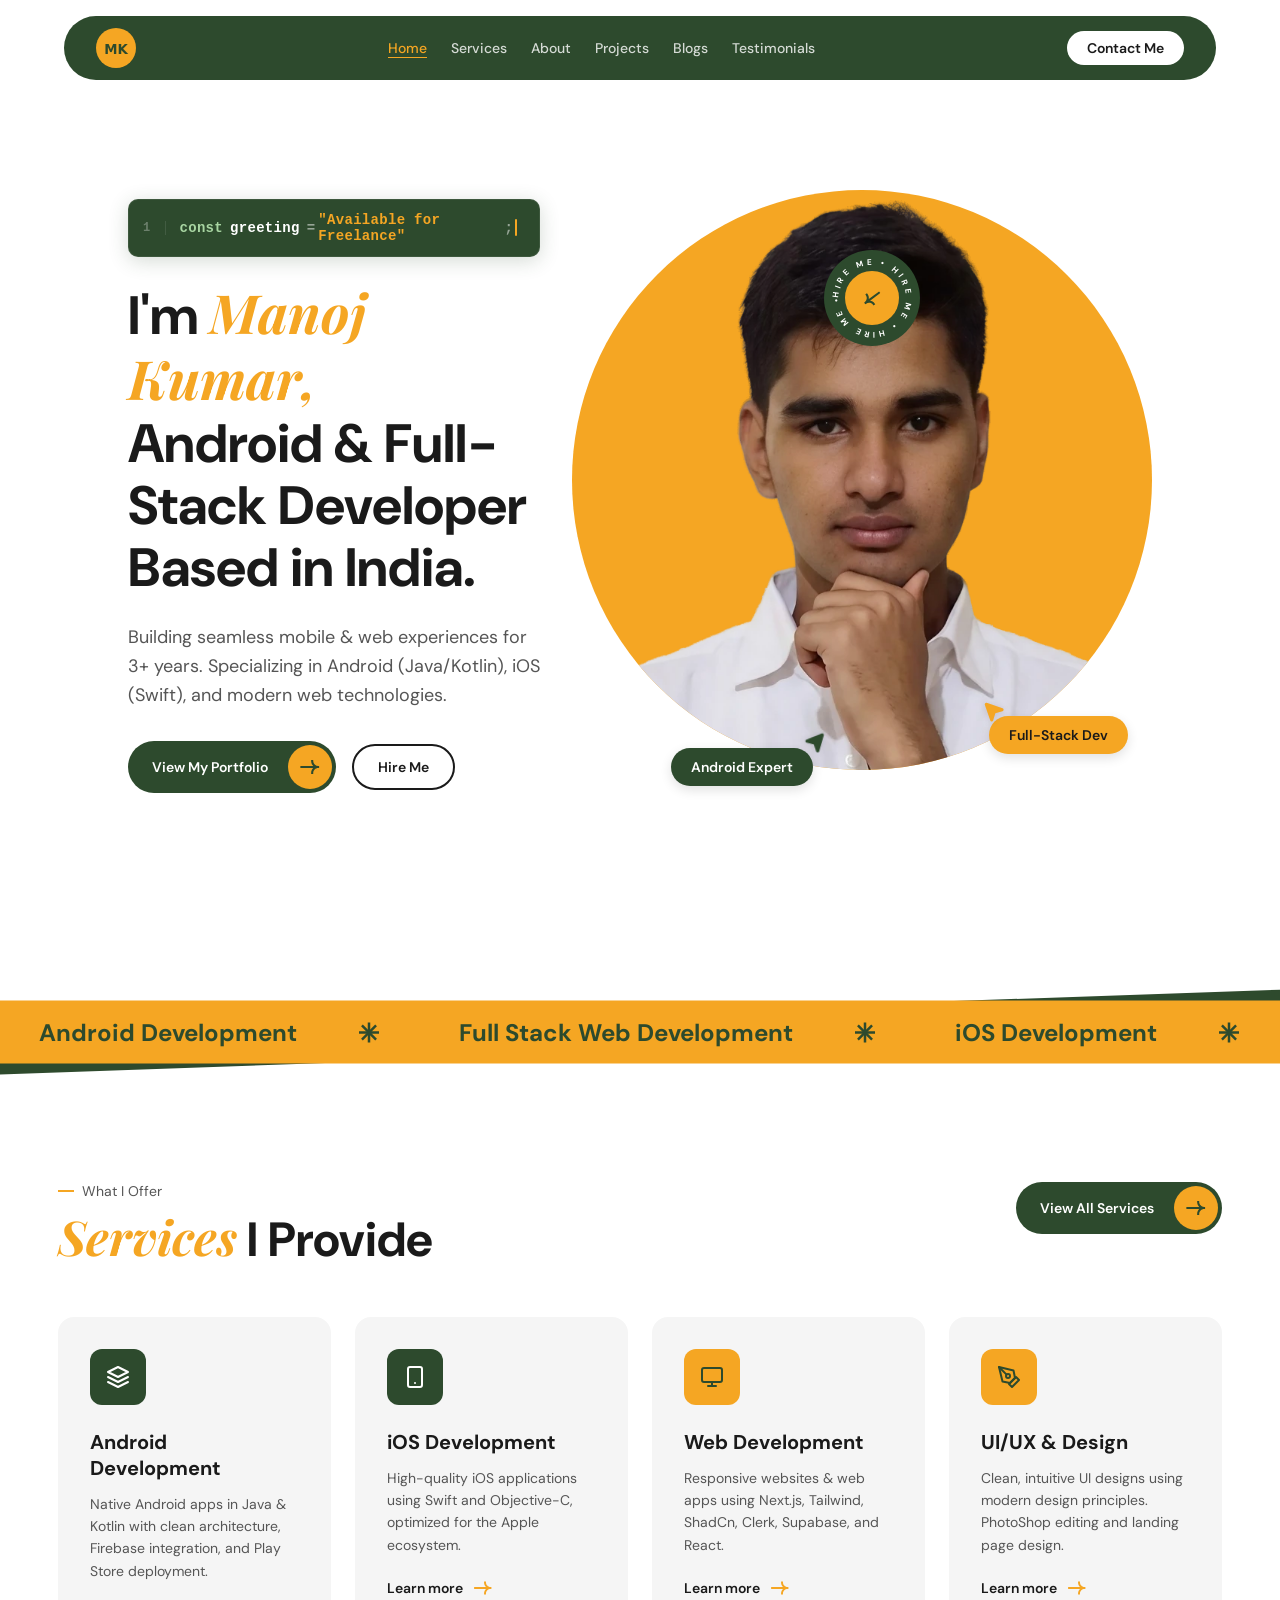
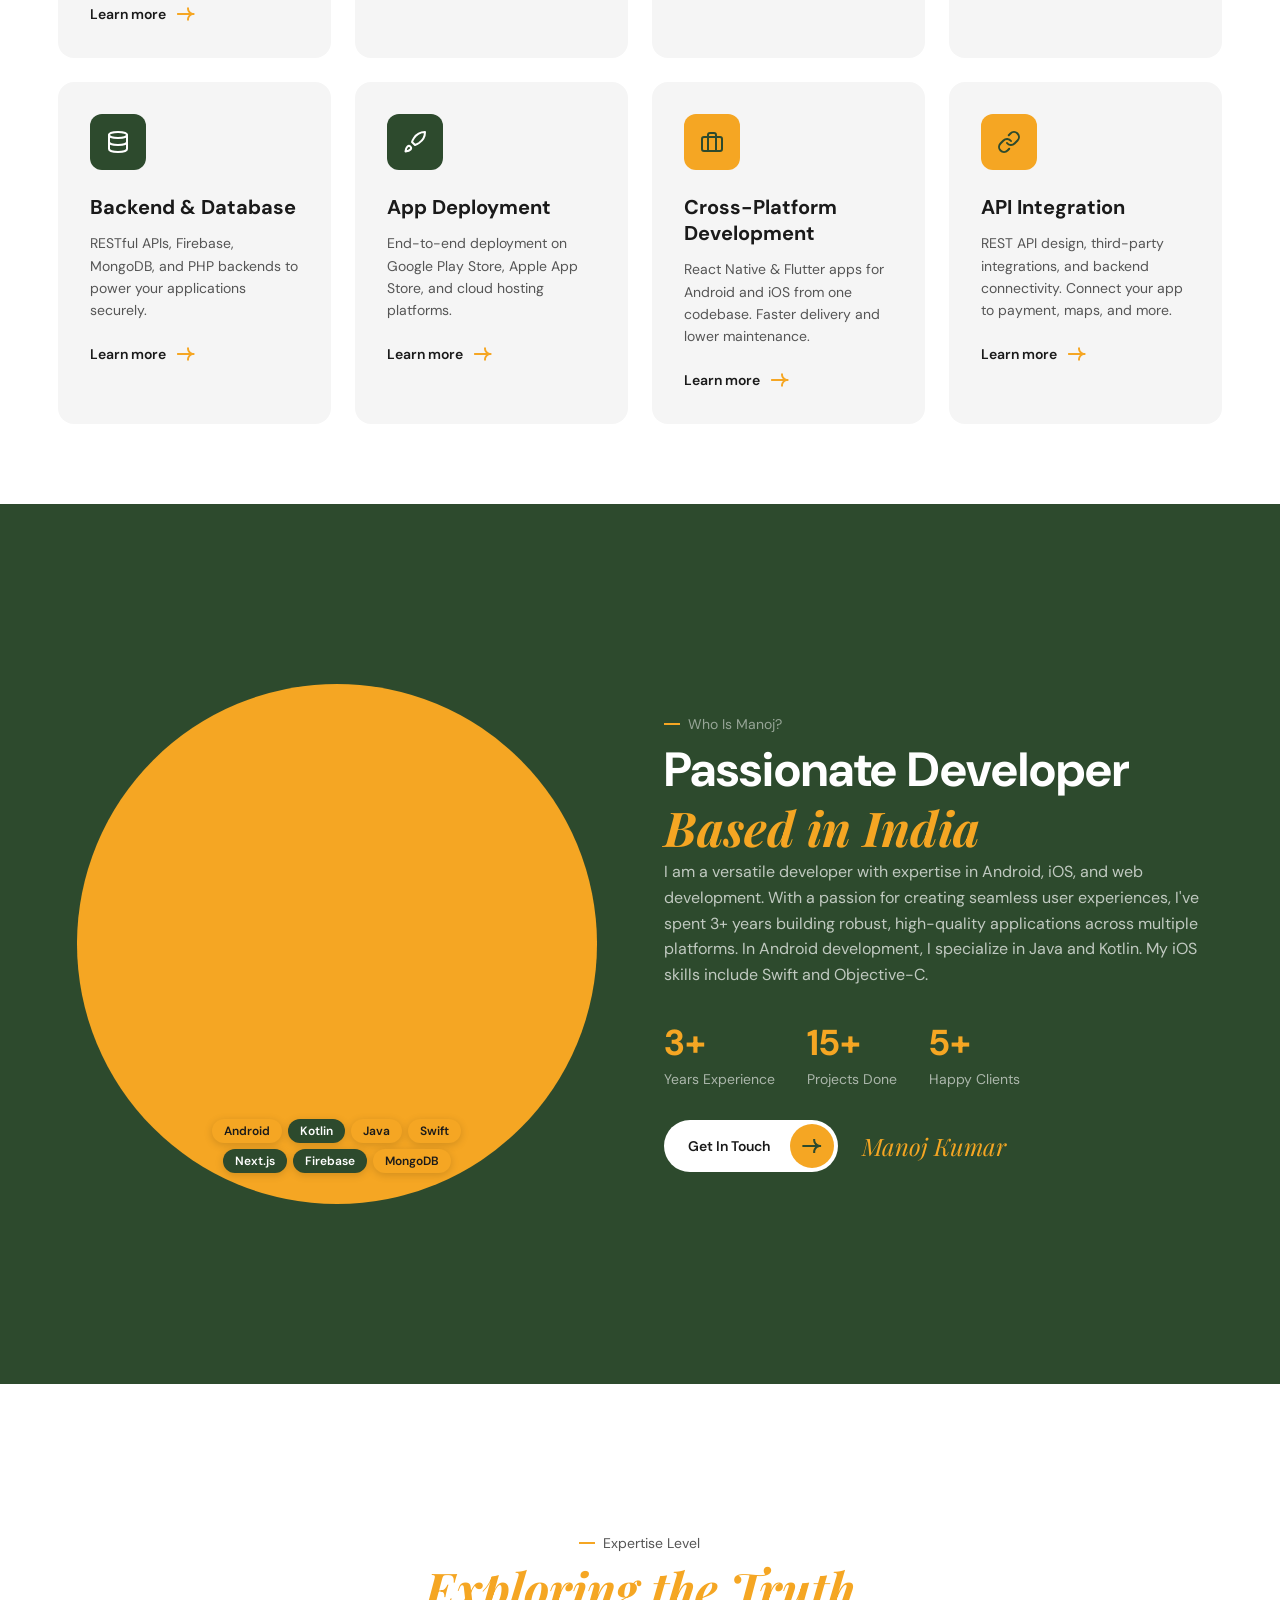
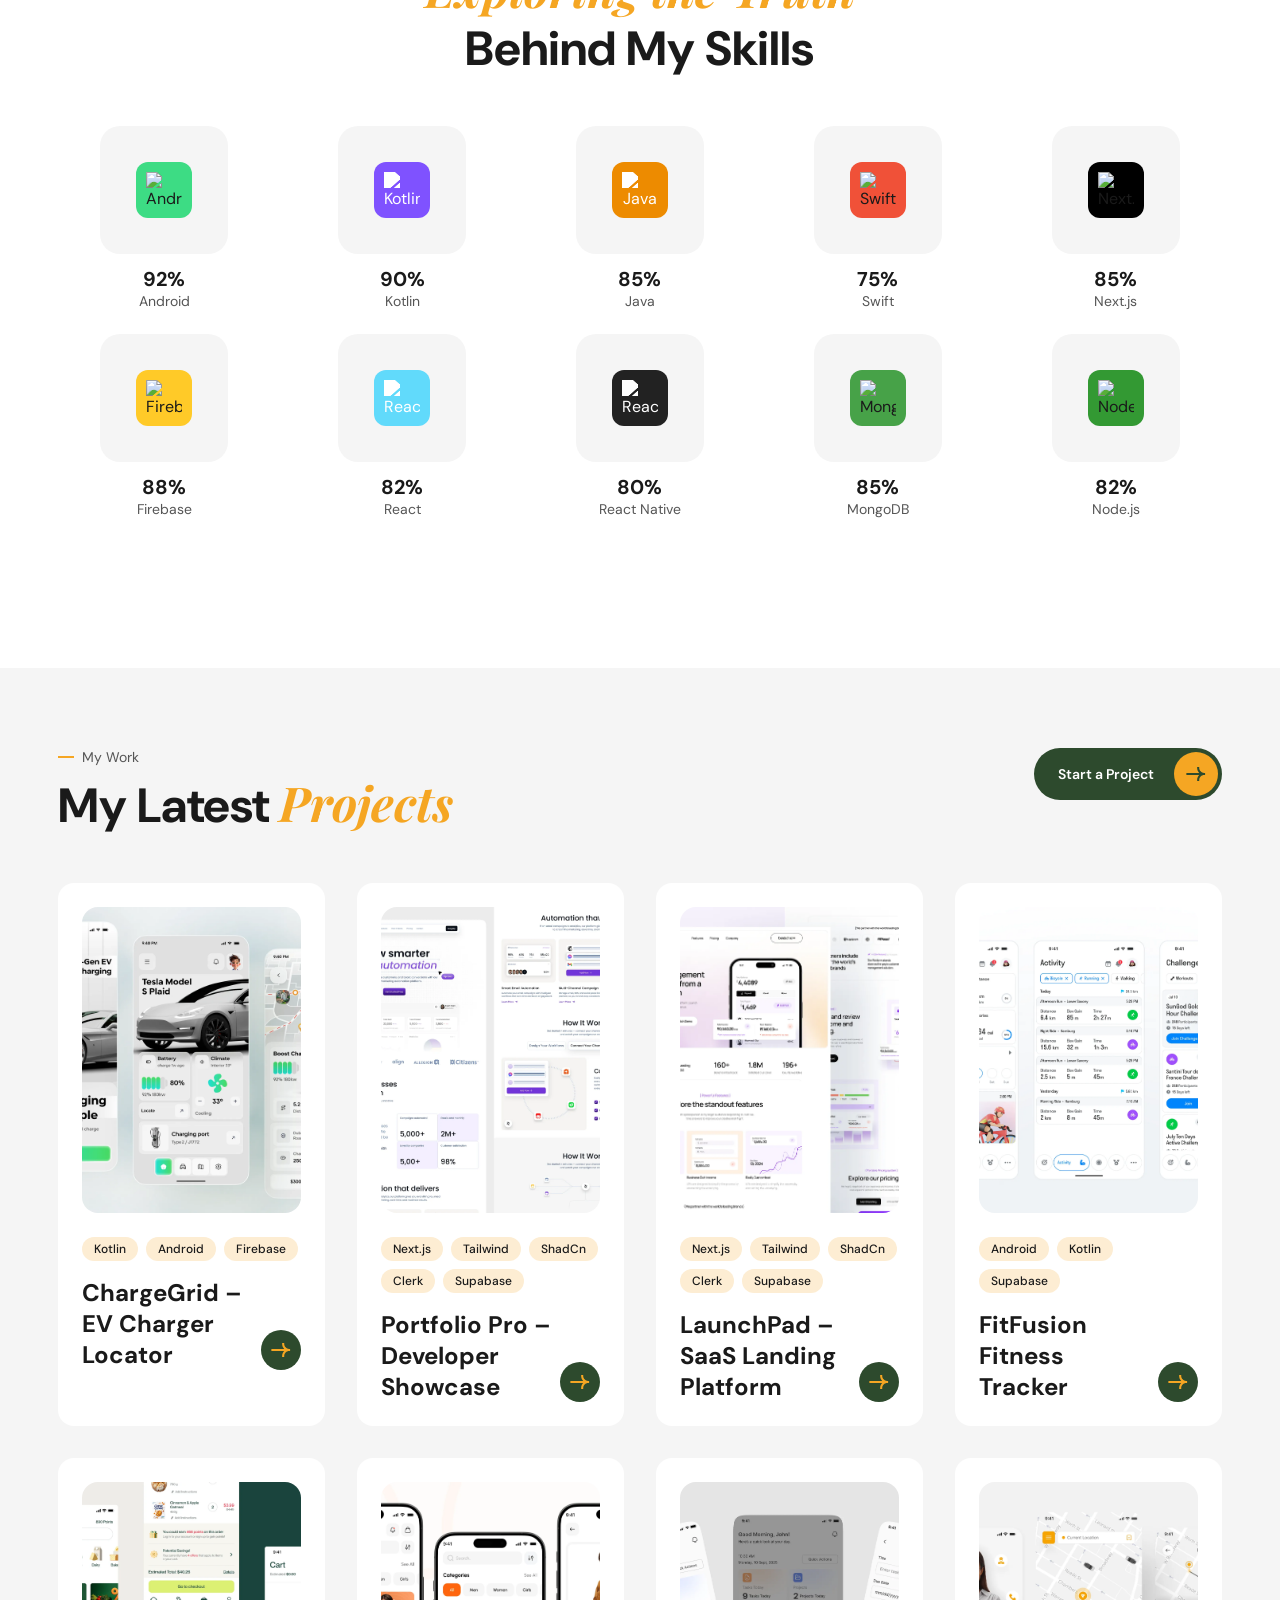
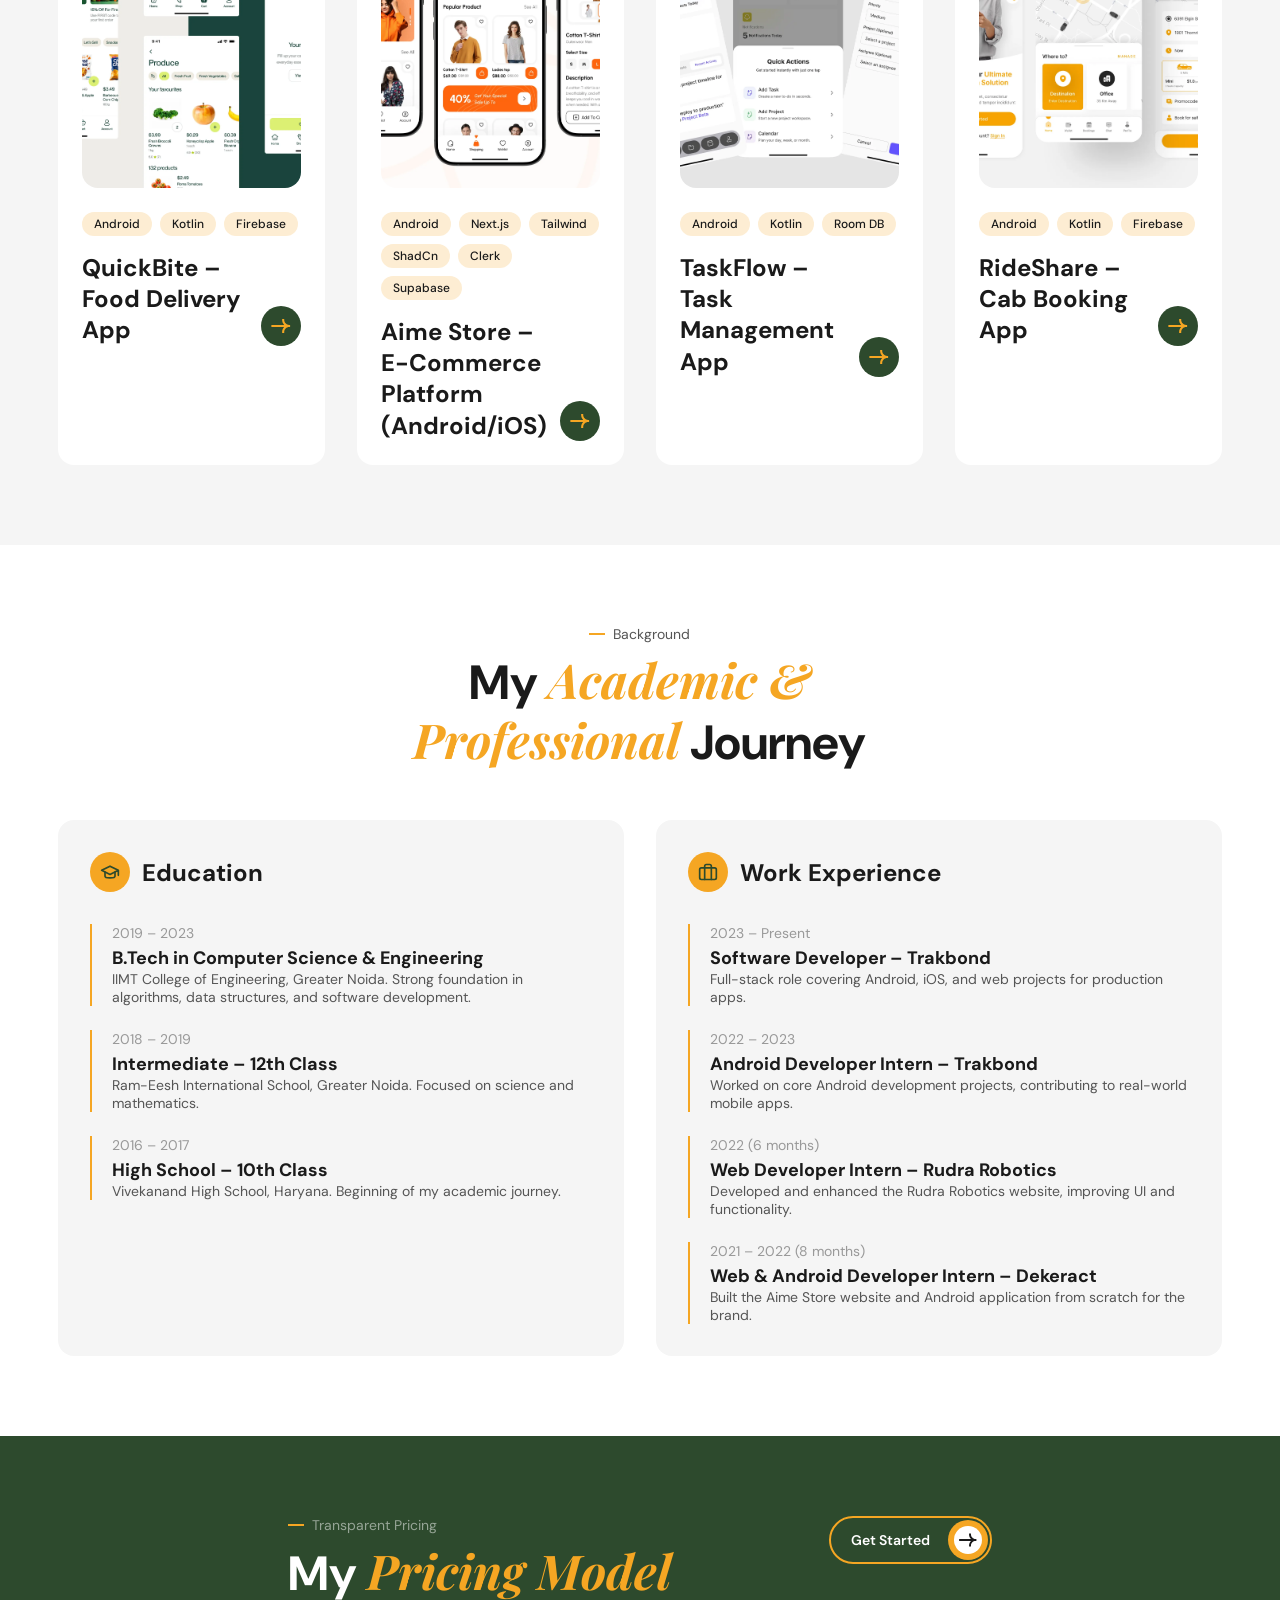
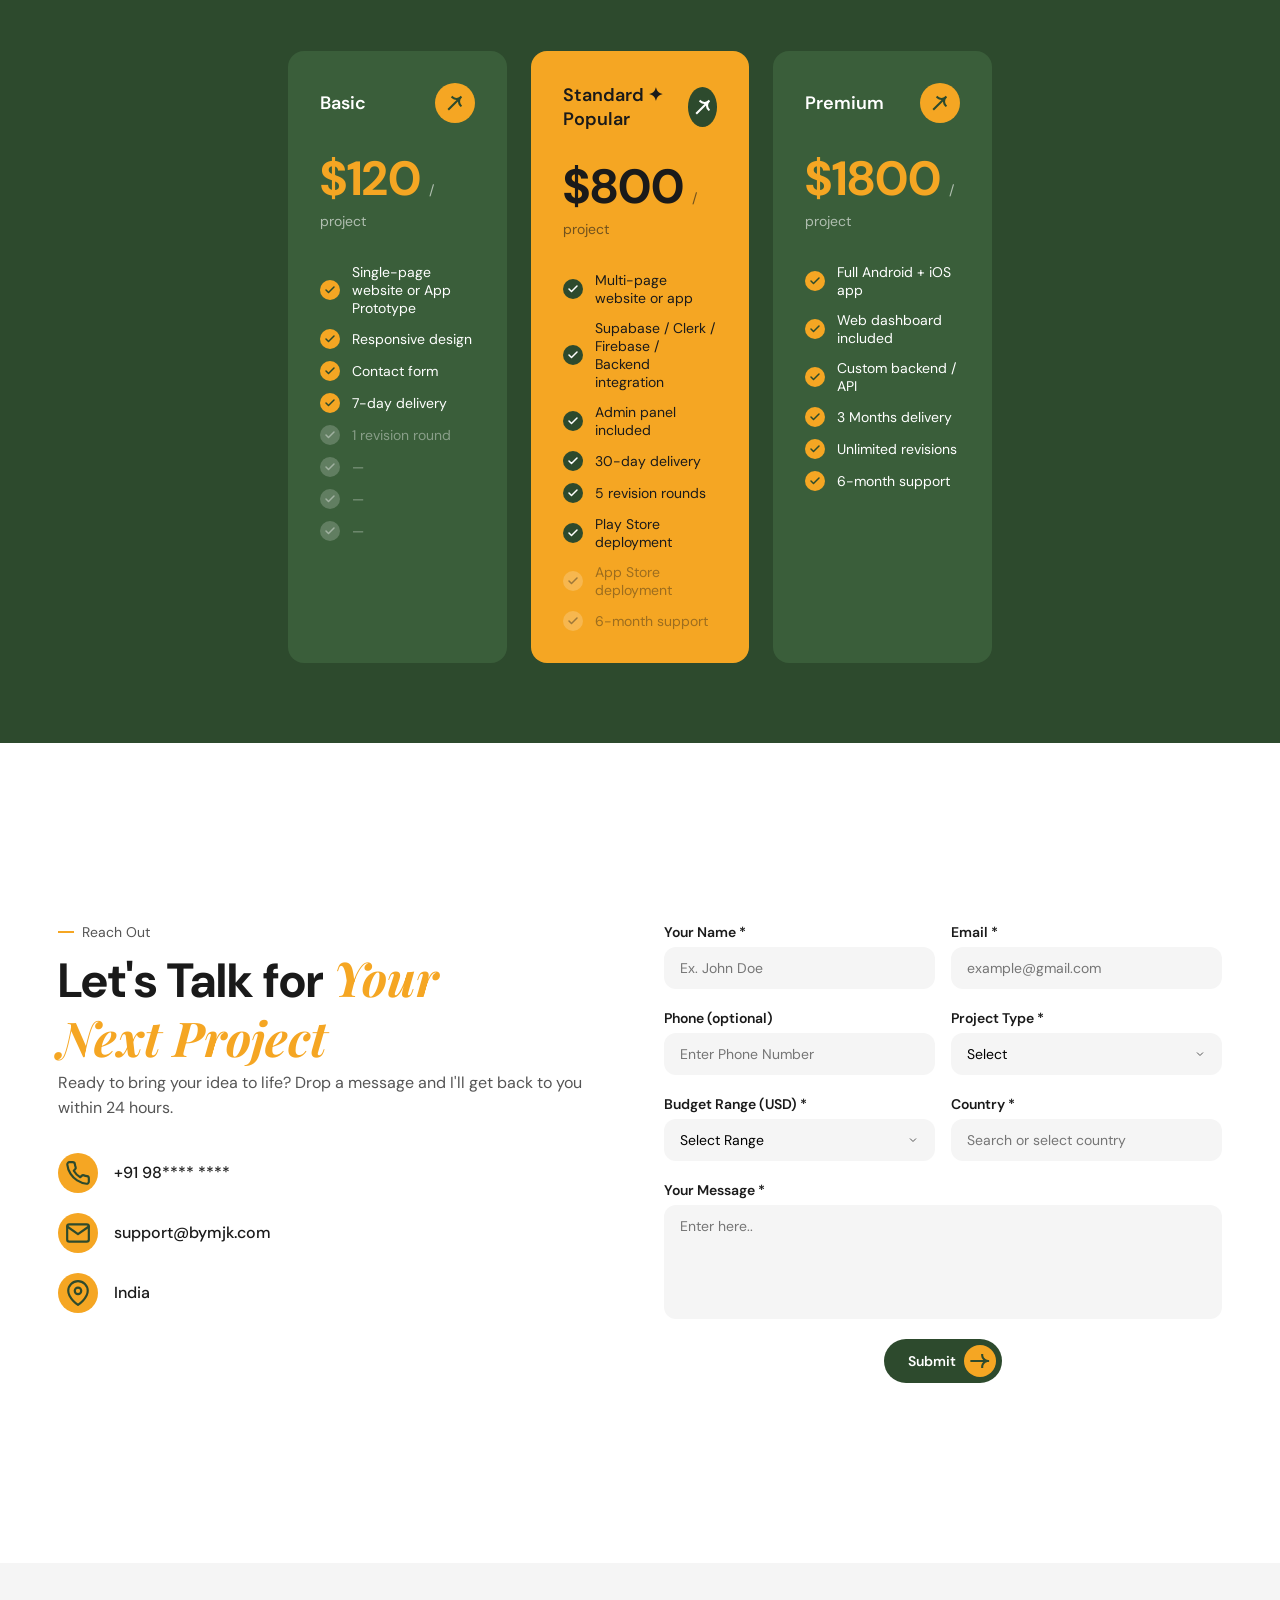
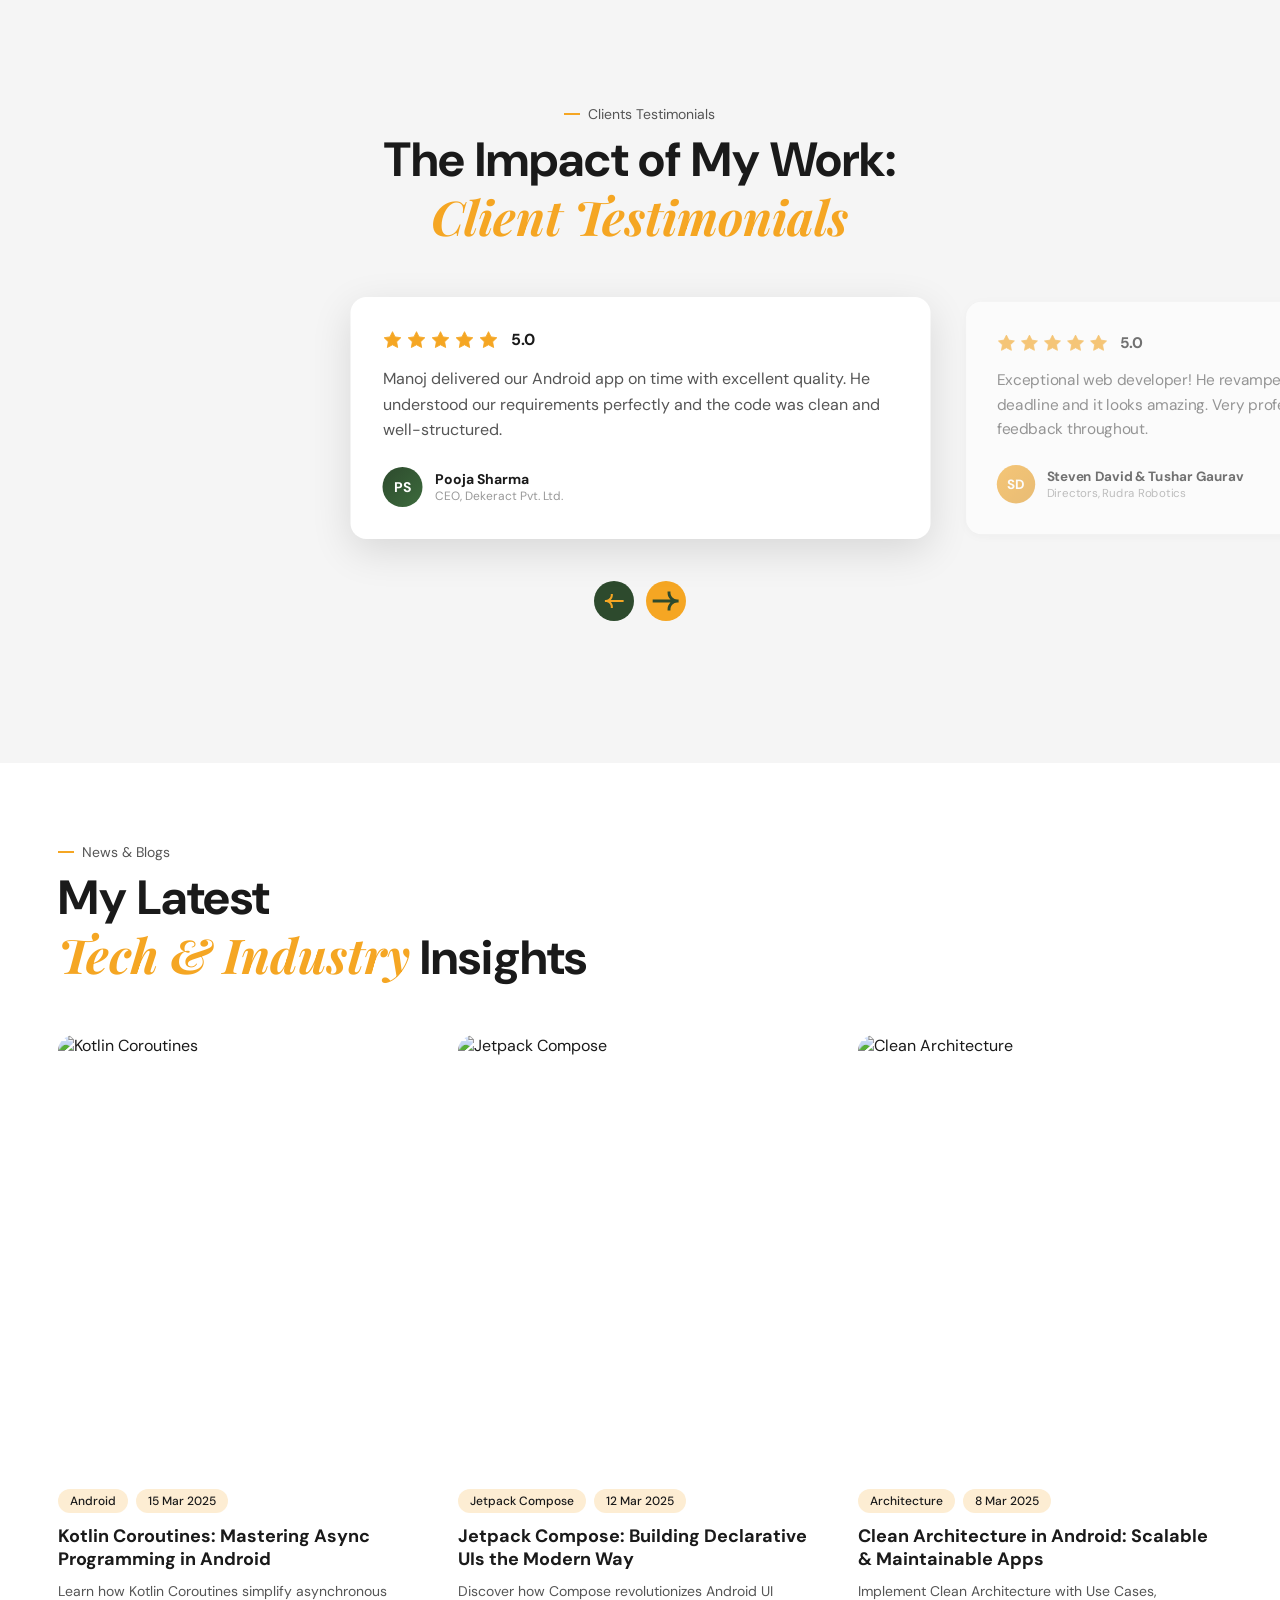
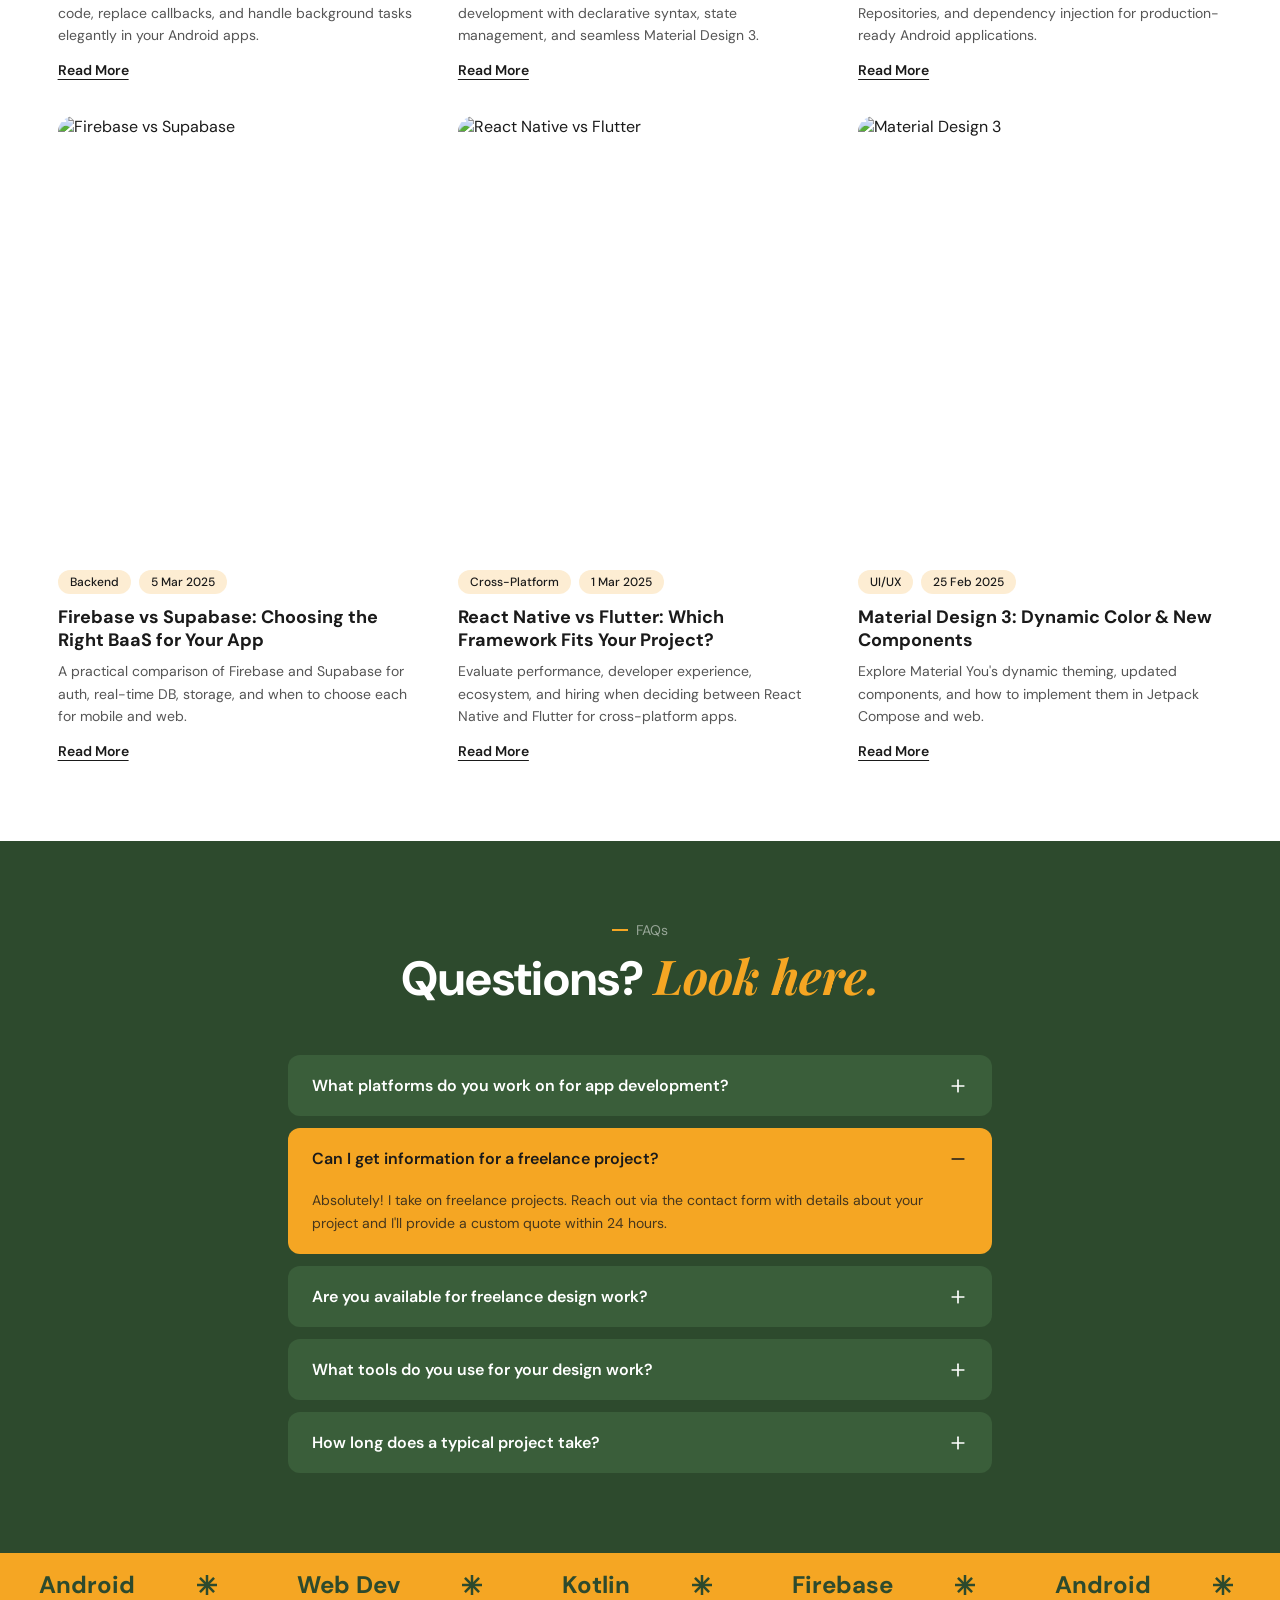
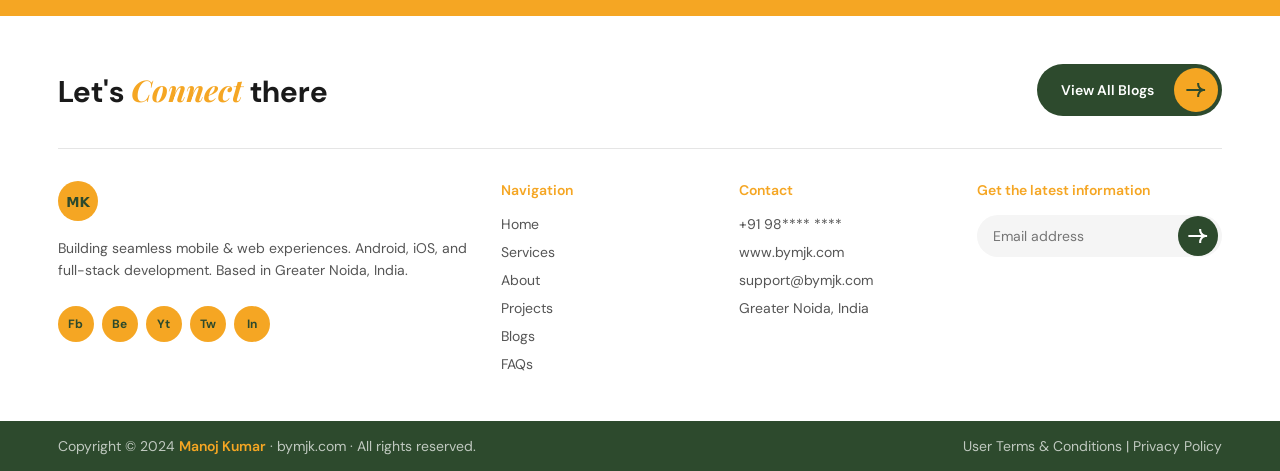
==== commit 6cb61dc8: "Design Enhancement" ====
--- a/index.html
+++ b/index.html
@@ -6,7 +6,7 @@
   <title>Manoj Kumar — Android Developer Portfolio</title>
   <link rel="preconnect" href="https://fonts.googleapis.com">
   <link rel="preconnect" href="https://fonts.gstatic.com" crossorigin>
-  <link href="https://fonts.googleapis.com/css2?family=Inter:wght@400;500;600;700&family=Playfair+Display:ital,wght@0,700;1,700&display=swap" rel="stylesheet">
+  <link href="https://fonts.googleapis.com/css2?family=DM+Sans:ital,opsz,wght@0,9..40,100..1000&family=Playfair+Display:ital,wght@0,700;1,700&display=swap" rel="stylesheet">
   <link rel="stylesheet" href="styles.css">
 </head>
 <body>
@@ -14,10 +14,9 @@
 <!-- ═══════════════════ NAVBAR ═══════════════════ -->
 <nav id="navbar" class="navbar">
   <div class="navbar-inner">
-    <div class="nav-logo">
-      <div class="logo-circle">M</div>
-      <span class="logo-text">MK.</span>
-    </div>
+    <a href="#home" class="nav-logo">
+      <img src="assets/logo.svg" alt="MK" class="logo-img">
+    </a>
     <div class="nav-links" id="navLinks">
       <a href="#home" class="nav-link active" data-section="home">Home</a>
       <a href="#services" class="nav-link" data-section="services">Services</a>
@@ -28,6 +27,7 @@
     </div>
     <a href="#contact" class="nav-contact-btn">Contact Me</a>
     <button class="mobile-toggle" id="mobileToggle" aria-label="Toggle menu">
+      <span class="mobile-toggle-label" id="mobileToggleLabel">Menu</span>
       <svg class="icon-menu" width="24" height="24" viewBox="0 0 24 24" fill="none" stroke="white" stroke-width="2" stroke-linecap="round" stroke-linejoin="round"><line x1="4" y1="12" x2="20" y2="12"/><line x1="4" y1="6" x2="20" y2="6"/><line x1="4" y1="18" x2="20" y2="18"/></svg>
       <svg class="icon-close hidden" width="24" height="24" viewBox="0 0 24 24" fill="none" stroke="white" stroke-width="2" stroke-linecap="round" stroke-linejoin="round"><line x1="18" y1="6" x2="6" y2="18"/><line x1="6" y1="6" x2="18" y2="18"/></svg>
     </button>
@@ -37,8 +37,8 @@
     <a href="#services" class="mobile-link" data-section="services">Services</a>
     <a href="#about" class="mobile-link" data-section="about">About</a>
     <a href="#projects" class="mobile-link" data-section="projects">Projects</a>
+    <a href="#testimonials" class="mobile-link" data-section="testimonials">Testimonials</a>
     <a href="#blogs" class="mobile-link" data-section="blogs">Blogs</a>
-    <a href="#testimonials" class="mobile-link" data-section="testimonials">Testimonials</a>
     <a href="#contact" class="mobile-contact-btn">Contact Me</a>
   </div>
 </nav>
@@ -50,7 +50,7 @@
       <div class="hero-left animate-on-scroll" data-animation="fade-left">
         <div class="hello-tag">
           <span class="hello-line-num">1</span>
-          <span class="hello-keyword">const</span> <span class="hello-var">greeting</span> <span class="hello-op">=</span> <span class="hello-string">"Available for Freelance"</span><span class="hello-op">;</span><span class="hello-cursor"></span>
+          <span class="hello-keyword">const</span> <span class="hello-var">greeting</span> <span class="hello-op">=</span> <span class="hello-string" id="helloTypingText">"Available for Freelance"</span><span class="hello-op">;</span><span class="hello-cursor"></span>
         </div>
         <h1 class="hero-title">
           I'm <span class="accent-serif">Manoj Kumar,</span><br>
@@ -96,7 +96,7 @@
           </div>
         </div>
         <div class="hero-chip pill-green">
-          <svg class="hero-chip-arrow" viewBox="0 0 256 256" aria-hidden="true">
+          <svg class="hero-chip-arrow-green" viewBox="0 0 256 256" aria-hidden="true">
             <path d="M230.251,103.83008A15.76842,15.76842,0,0,1,218.96,118.8457l-76.55664,23.55567-23.55566,76.55468a15.76424,15.76424,0,0,1-15.01465,11.292c-.09863.00195-.19922.00293-.29785.00293a15.75666,15.75666,0,0,1-15.09961-10.76563L29.83105,50.18164A15.99955,15.99955,0,0,1,50.18457,29.82812L219.4873,88.43359A15.76429,15.76429,0,0,1,230.251,103.83008Z" fill="currentColor"/>
           </svg>
           <span class="hero-chip-label">Android Expert</span>
@@ -113,75 +113,460 @@
 </section>
 
 <!-- ═══════════════════ MARQUEE BANNER ═══════════════════ -->
-<div class="marquee-banner">
-  <div class="marquee-track">
-    
-    <span class="marquee-item">Android Development <svg class="marquee-star" width="24" height="24" viewBox="0 0 24 24" fill="none" stroke="#2D4A2D" stroke-width="2.5"><line x1="12" y1="2" x2="12" y2="22"/><line x1="2" y1="12" x2="22" y2="12"/><line x1="4.93" y1="4.93" x2="19.07" y2="19.07"/><line x1="19.07" y1="4.93" x2="4.93" y2="19.07"/></svg></span>
-    <span class="marquee-item">Full Stack Web Development <svg class="marquee-star" width="24" height="24" viewBox="0 0 24 24" fill="none" stroke="#2D4A2D" stroke-width="2.5"><line x1="12" y1="2" x2="12" y2="22"/><line x1="2" y1="12" x2="22" y2="12"/><line x1="4.93" y1="4.93" x2="19.07" y2="19.07"/><line x1="19.07" y1="4.93" x2="4.93" y2="19.07"/></svg></span>
-    <span class="marquee-item">iOS Development <svg class="marquee-star" width="24" height="24" viewBox="0 0 24 24" fill="none" stroke="#2D4A2D" stroke-width="2.5"><line x1="12" y1="2" x2="12" y2="22"/><line x1="2" y1="12" x2="22" y2="12"/><line x1="4.93" y1="4.93" x2="19.07" y2="19.07"/><line x1="19.07" y1="4.93" x2="4.93" y2="19.07"/></svg></span>
-    <span class="marquee-item">React Native <svg class="marquee-star" width="24" height="24" viewBox="0 0 24 24" fill="none" stroke="#2D4A2D" stroke-width="2.5"><line x1="12" y1="2" x2="12" y2="22"/><line x1="2" y1="12" x2="22" y2="12"/><line x1="4.93" y1="4.93" x2="19.07" y2="19.07"/><line x1="19.07" y1="4.93" x2="4.93" y2="19.07"/></svg></span>
-    <span class="marquee-item">Kotlin <svg class="marquee-star" width="24" height="24" viewBox="0 0 24 24" fill="none" stroke="#2D4A2D" stroke-width="2.5"><line x1="12" y1="2" x2="12" y2="22"/><line x1="2" y1="12" x2="22" y2="12"/><line x1="4.93" y1="4.93" x2="19.07" y2="19.07"/><line x1="19.07" y1="4.93" x2="4.93" y2="19.07"/></svg></span>
-    <span class="marquee-item">Firebase <svg class="marquee-star" width="24" height="24" viewBox="0 0 24 24" fill="none" stroke="#2D4A2D" stroke-width="2.5"><line x1="12" y1="2" x2="12" y2="22"/><line x1="2" y1="12" x2="22" y2="12"/><line x1="4.93" y1="4.93" x2="19.07" y2="19.07"/><line x1="19.07" y1="4.93" x2="4.93" y2="19.07"/></svg></span>
-    <span class="marquee-item">REST APIs <svg class="marquee-star" width="24" height="24" viewBox="0 0 24 24" fill="none" stroke="#2D4A2D" stroke-width="2.5"><line x1="12" y1="2" x2="12" y2="22"/><line x1="2" y1="12" x2="22" y2="12"/><line x1="4.93" y1="4.93" x2="19.07" y2="19.07"/><line x1="19.07" y1="4.93" x2="4.93" y2="19.07"/></svg></span>
-    <span class="marquee-item">SQL <svg class="marquee-star" width="24" height="24" viewBox="0 0 24 24" fill="none" stroke="#2D4A2D" stroke-width="2.5"><line x1="12" y1="2" x2="12" y2="22"/><line x1="2" y1="12" x2="22" y2="12"/><line x1="4.93" y1="4.93" x2="19.07" y2="19.07"/><line x1="19.07" y1="4.93" x2="4.93" y2="19.07"/></svg></span>
-    <span class="marquee-item">Git <svg class="marquee-star" width="24" height="24" viewBox="0 0 24 24" fill="none" stroke="#2D4A2D" stroke-width="2.5"><line x1="12" y1="2" x2="12" y2="22"/><line x1="2" y1="12" x2="22" y2="12"/><line x1="4.93" y1="4.93" x2="19.07" y2="19.07"/><line x1="19.07" y1="4.93" x2="4.93" y2="19.07"/></svg></span>
-    <span class="marquee-item">Java <svg class="marquee-star" width="24" height="24" viewBox="0 0 24 24" fill="none" stroke="#2D4A2D" stroke-width="2.5"><line x1="12" y1="2" x2="12" y2="22"/><line x1="2" y1="12" x2="22" y2="12"/><line x1="4.93" y1="4.93" x2="19.07" y2="19.07"/><line x1="19.07" y1="4.93" x2="4.93" y2="19.07"/></svg></span>
-    <span class="marquee-item">MongoDB <svg class="marquee-star" width="24" height="24" viewBox="0 0 24 24" fill="none" stroke="#2D4A2D" stroke-width="2.5"><line x1="12" y1="2" x2="12" y2="22"/><line x1="2" y1="12" x2="22" y2="12"/><line x1="4.93" y1="4.93" x2="19.07" y2="19.07"/><line x1="19.07" y1="4.93" x2="4.93" y2="19.07"/></svg></span>
-    <span class="marquee-item">UI/UX <svg class="marquee-star" width="24" height="24" viewBox="0 0 24 24" fill="none" stroke="#2D4A2D" stroke-width="2.5"><line x1="12" y1="2" x2="12" y2="22"/><line x1="2" y1="12" x2="22" y2="12"/><line x1="4.93" y1="4.93" x2="19.07" y2="19.07"/><line x1="19.07" y1="4.93" x2="4.93" y2="19.07"/></svg></span>
-    <span class="marquee-item">Express <svg class="marquee-star" width="24" height="24" viewBox="0 0 24 24" fill="none" stroke="#2D4A2D" stroke-width="2.5"><line x1="12" y1="2" x2="12" y2="22"/><line x1="2" y1="12" x2="22" y2="12"/><line x1="4.93" y1="4.93" x2="19.07" y2="19.07"/><line x1="19.07" y1="4.93" x2="4.93" y2="19.07"/></svg></span>
-    <span class="marquee-item">AWS <svg class="marquee-star" width="24" height="24" viewBox="0 0 24 24" fill="none" stroke="#2D4A2D" stroke-width="2.5"><line x1="12" y1="2" x2="12" y2="22"/><line x1="2" y1="12" x2="22" y2="12"/><line x1="4.93" y1="4.93" x2="19.07" y2="19.07"/><line x1="19.07" y1="4.93" x2="4.93" y2="19.07"/></svg></span>
-    <span class="marquee-item">CI/CD <svg class="marquee-star" width="24" height="24" viewBox="0 0 24 24" fill="none" stroke="#2D4A2D" stroke-width="2.5"><line x1="12" y1="2" x2="12" y2="22"/><line x1="2" y1="12" x2="22" y2="12"/><line x1="4.93" y1="4.93" x2="19.07" y2="19.07"/><line x1="19.07" y1="4.93" x2="4.93" y2="19.07"/></svg></span>
-    <span class="marquee-item">Swift <svg class="marquee-star" width="24" height="24" viewBox="0 0 24 24" fill="none" stroke="#2D4A2D" stroke-width="2.5"><line x1="12" y1="2" x2="12" y2="22"/><line x1="2" y1="12" x2="22" y2="12"/><line x1="4.93" y1="4.93" x2="19.07" y2="19.07"/><line x1="19.07" y1="4.93" x2="4.93" y2="19.07"/></svg></span>
-    <span class="marquee-item">JavaScript <svg class="marquee-star" width="24" height="24" viewBox="0 0 24 24" fill="none" stroke="#2D4A2D" stroke-width="2.5"><line x1="12" y1="2" x2="12" y2="22"/><line x1="2" y1="12" x2="22" y2="12"/><line x1="4.93" y1="4.93" x2="19.07" y2="19.07"/><line x1="19.07" y1="4.93" x2="4.93" y2="19.07"/></svg></span>
-    <span class="marquee-item">TypeScript <svg class="marquee-star" width="24" height="24" viewBox="0 0 24 24" fill="none" stroke="#2D4A2D" stroke-width="2.5"><line x1="12" y1="2" x2="12" y2="22"/><line x1="2" y1="12" x2="22" y2="12"/><line x1="4.93" y1="4.93" x2="19.07" y2="19.07"/><line x1="19.07" y1="4.93" x2="4.93" y2="19.07"/></svg></span>
-    <span class="marquee-item">React <svg class="marquee-star" width="24" height="24" viewBox="0 0 24 24" fill="none" stroke="#2D4A2D" stroke-width="2.5"><line x1="12" y1="2" x2="12" y2="22"/><line x1="2" y1="12" x2="22" y2="12"/><line x1="4.93" y1="4.93" x2="19.07" y2="19.07"/><line x1="19.07" y1="4.93" x2="4.93" y2="19.07"/></svg></span>
-    <span class="marquee-item">Node.js <svg class="marquee-star" width="24" height="24" viewBox="0 0 24 24" fill="none" stroke="#2D4A2D" stroke-width="2.5"><line x1="12" y1="2" x2="12" y2="22"/><line x1="2" y1="12" x2="22" y2="12"/><line x1="4.93" y1="4.93" x2="19.07" y2="19.07"/><line x1="19.07" y1="4.93" x2="4.93" y2="19.07"/></svg></span>
-    <span class="marquee-item">Flutter <svg class="marquee-star" width="24" height="24" viewBox="0 0 24 24" fill="none" stroke="#2D4A2D" stroke-width="2.5"><line x1="12" y1="2" x2="12" y2="22"/><line x1="2" y1="12" x2="22" y2="12"/><line x1="4.93" y1="4.93" x2="19.07" y2="19.07"/><line x1="19.07" y1="4.93" x2="4.93" y2="19.07"/></svg></span>
+
+
+<div class="marquee-full-bg" style="margin-top: 40px; height: 140px; width: 120%; position: relative;">
+  <div class="marquee-track-bg"
+    style="position: absolute; top: 50%; left: 50%; height: 40px; width: 120%; background: #2e4a2d; transform: translate(-50%, -61%) rotate(358deg);">
+  </div>
+  <div class="marquee-banner" style="position: absolute; top: 50%; left: 50%; transform: translate(-50%, -50%);"">
+  <div class=" marquee-track">
+
+    <span class="marquee-item">Android Development <svg class="marquee-star" width="24" height="24" viewBox="0 0 24 24"
+        fill="none" stroke="#2D4A2D" stroke-width="2.5">
+        <line x1="12" y1="2" x2="12" y2="22" />
+        <line x1="2" y1="12" x2="22" y2="12" />
+        <line x1="4.93" y1="4.93" x2="19.07" y2="19.07" />
+        <line x1="19.07" y1="4.93" x2="4.93" y2="19.07" />
+      </svg></span>
+    <span class="marquee-item">Full Stack Web Development <svg class="marquee-star" width="24" height="24"
+        viewBox="0 0 24 24" fill="none" stroke="#2D4A2D" stroke-width="2.5">
+        <line x1="12" y1="2" x2="12" y2="22" />
+        <line x1="2" y1="12" x2="22" y2="12" />
+        <line x1="4.93" y1="4.93" x2="19.07" y2="19.07" />
+        <line x1="19.07" y1="4.93" x2="4.93" y2="19.07" />
+      </svg></span>
+    <span class="marquee-item">iOS Development <svg class="marquee-star" width="24" height="24" viewBox="0 0 24 24"
+        fill="none" stroke="#2D4A2D" stroke-width="2.5">
+        <line x1="12" y1="2" x2="12" y2="22" />
+        <line x1="2" y1="12" x2="22" y2="12" />
+        <line x1="4.93" y1="4.93" x2="19.07" y2="19.07" />
+        <line x1="19.07" y1="4.93" x2="4.93" y2="19.07" />
+      </svg></span>
+    <span class="marquee-item">React Native <svg class="marquee-star" width="24" height="24" viewBox="0 0 24 24"
+        fill="none" stroke="#2D4A2D" stroke-width="2.5">
+        <line x1="12" y1="2" x2="12" y2="22" />
+        <line x1="2" y1="12" x2="22" y2="12" />
+        <line x1="4.93" y1="4.93" x2="19.07" y2="19.07" />
+        <line x1="19.07" y1="4.93" x2="4.93" y2="19.07" />
+      </svg></span>
+    <span class="marquee-item">Kotlin <svg class="marquee-star" width="24" height="24" viewBox="0 0 24 24" fill="none"
+        stroke="#2D4A2D" stroke-width="2.5">
+        <line x1="12" y1="2" x2="12" y2="22" />
+        <line x1="2" y1="12" x2="22" y2="12" />
+        <line x1="4.93" y1="4.93" x2="19.07" y2="19.07" />
+        <line x1="19.07" y1="4.93" x2="4.93" y2="19.07" />
+      </svg></span>
+    <span class="marquee-item">Firebase <svg class="marquee-star" width="24" height="24" viewBox="0 0 24 24" fill="none"
+        stroke="#2D4A2D" stroke-width="2.5">
+        <line x1="12" y1="2" x2="12" y2="22" />
+        <line x1="2" y1="12" x2="22" y2="12" />
+        <line x1="4.93" y1="4.93" x2="19.07" y2="19.07" />
+        <line x1="19.07" y1="4.93" x2="4.93" y2="19.07" />
+      </svg></span>
+    <span class="marquee-item">REST APIs <svg class="marquee-star" width="24" height="24" viewBox="0 0 24 24"
+        fill="none" stroke="#2D4A2D" stroke-width="2.5">
+        <line x1="12" y1="2" x2="12" y2="22" />
+        <line x1="2" y1="12" x2="22" y2="12" />
+        <line x1="4.93" y1="4.93" x2="19.07" y2="19.07" />
+        <line x1="19.07" y1="4.93" x2="4.93" y2="19.07" />
+      </svg></span>
+    <span class="marquee-item">SQL <svg class="marquee-star" width="24" height="24" viewBox="0 0 24 24" fill="none"
+        stroke="#2D4A2D" stroke-width="2.5">
+        <line x1="12" y1="2" x2="12" y2="22" />
+        <line x1="2" y1="12" x2="22" y2="12" />
+        <line x1="4.93" y1="4.93" x2="19.07" y2="19.07" />
+        <line x1="19.07" y1="4.93" x2="4.93" y2="19.07" />
+      </svg></span>
+    <span class="marquee-item">Git <svg class="marquee-star" width="24" height="24" viewBox="0 0 24 24" fill="none"
+        stroke="#2D4A2D" stroke-width="2.5">
+        <line x1="12" y1="2" x2="12" y2="22" />
+        <line x1="2" y1="12" x2="22" y2="12" />
+        <line x1="4.93" y1="4.93" x2="19.07" y2="19.07" />
+        <line x1="19.07" y1="4.93" x2="4.93" y2="19.07" />
+      </svg></span>
+    <span class="marquee-item">Java <svg class="marquee-star" width="24" height="24" viewBox="0 0 24 24" fill="none"
+        stroke="#2D4A2D" stroke-width="2.5">
+        <line x1="12" y1="2" x2="12" y2="22" />
+        <line x1="2" y1="12" x2="22" y2="12" />
+        <line x1="4.93" y1="4.93" x2="19.07" y2="19.07" />
+        <line x1="19.07" y1="4.93" x2="4.93" y2="19.07" />
+      </svg></span>
+    <span class="marquee-item">MongoDB <svg class="marquee-star" width="24" height="24" viewBox="0 0 24 24" fill="none"
+        stroke="#2D4A2D" stroke-width="2.5">
+        <line x1="12" y1="2" x2="12" y2="22" />
+        <line x1="2" y1="12" x2="22" y2="12" />
+        <line x1="4.93" y1="4.93" x2="19.07" y2="19.07" />
+        <line x1="19.07" y1="4.93" x2="4.93" y2="19.07" />
+      </svg></span>
+    <span class="marquee-item">UI/UX <svg class="marquee-star" width="24" height="24" viewBox="0 0 24 24" fill="none"
+        stroke="#2D4A2D" stroke-width="2.5">
+        <line x1="12" y1="2" x2="12" y2="22" />
+        <line x1="2" y1="12" x2="22" y2="12" />
+        <line x1="4.93" y1="4.93" x2="19.07" y2="19.07" />
+        <line x1="19.07" y1="4.93" x2="4.93" y2="19.07" />
+      </svg></span>
+    <span class="marquee-item">Express <svg class="marquee-star" width="24" height="24" viewBox="0 0 24 24" fill="none"
+        stroke="#2D4A2D" stroke-width="2.5">
+        <line x1="12" y1="2" x2="12" y2="22" />
+        <line x1="2" y1="12" x2="22" y2="12" />
+        <line x1="4.93" y1="4.93" x2="19.07" y2="19.07" />
+        <line x1="19.07" y1="4.93" x2="4.93" y2="19.07" />
+      </svg></span>
+    <span class="marquee-item">AWS <svg class="marquee-star" width="24" height="24" viewBox="0 0 24 24" fill="none"
+        stroke="#2D4A2D" stroke-width="2.5">
+        <line x1="12" y1="2" x2="12" y2="22" />
+        <line x1="2" y1="12" x2="22" y2="12" />
+        <line x1="4.93" y1="4.93" x2="19.07" y2="19.07" />
+        <line x1="19.07" y1="4.93" x2="4.93" y2="19.07" />
+      </svg></span>
+    <span class="marquee-item">CI/CD <svg class="marquee-star" width="24" height="24" viewBox="0 0 24 24" fill="none"
+        stroke="#2D4A2D" stroke-width="2.5">
+        <line x1="12" y1="2" x2="12" y2="22" />
+        <line x1="2" y1="12" x2="22" y2="12" />
+        <line x1="4.93" y1="4.93" x2="19.07" y2="19.07" />
+        <line x1="19.07" y1="4.93" x2="4.93" y2="19.07" />
+      </svg></span>
+    <span class="marquee-item">Swift <svg class="marquee-star" width="24" height="24" viewBox="0 0 24 24" fill="none"
+        stroke="#2D4A2D" stroke-width="2.5">
+        <line x1="12" y1="2" x2="12" y2="22" />
+        <line x1="2" y1="12" x2="22" y2="12" />
+        <line x1="4.93" y1="4.93" x2="19.07" y2="19.07" />
+        <line x1="19.07" y1="4.93" x2="4.93" y2="19.07" />
+      </svg></span>
+    <span class="marquee-item">JavaScript <svg class="marquee-star" width="24" height="24" viewBox="0 0 24 24"
+        fill="none" stroke="#2D4A2D" stroke-width="2.5">
+        <line x1="12" y1="2" x2="12" y2="22" />
+        <line x1="2" y1="12" x2="22" y2="12" />
+        <line x1="4.93" y1="4.93" x2="19.07" y2="19.07" />
+        <line x1="19.07" y1="4.93" x2="4.93" y2="19.07" />
+      </svg></span>
+    <span class="marquee-item">TypeScript <svg class="marquee-star" width="24" height="24" viewBox="0 0 24 24"
+        fill="none" stroke="#2D4A2D" stroke-width="2.5">
+        <line x1="12" y1="2" x2="12" y2="22" />
+        <line x1="2" y1="12" x2="22" y2="12" />
+        <line x1="4.93" y1="4.93" x2="19.07" y2="19.07" />
+        <line x1="19.07" y1="4.93" x2="4.93" y2="19.07" />
+      </svg></span>
+    <span class="marquee-item">React <svg class="marquee-star" width="24" height="24" viewBox="0 0 24 24" fill="none"
+        stroke="#2D4A2D" stroke-width="2.5">
+        <line x1="12" y1="2" x2="12" y2="22" />
+        <line x1="2" y1="12" x2="22" y2="12" />
+        <line x1="4.93" y1="4.93" x2="19.07" y2="19.07" />
+        <line x1="19.07" y1="4.93" x2="4.93" y2="19.07" />
+      </svg></span>
+    <span class="marquee-item">Node.js <svg class="marquee-star" width="24" height="24" viewBox="0 0 24 24" fill="none"
+        stroke="#2D4A2D" stroke-width="2.5">
+        <line x1="12" y1="2" x2="12" y2="22" />
+        <line x1="2" y1="12" x2="22" y2="12" />
+        <line x1="4.93" y1="4.93" x2="19.07" y2="19.07" />
+        <line x1="19.07" y1="4.93" x2="4.93" y2="19.07" />
+      </svg></span>
+    <span class="marquee-item">Flutter <svg class="marquee-star" width="24" height="24" viewBox="0 0 24 24" fill="none"
+        stroke="#2D4A2D" stroke-width="2.5">
+        <line x1="12" y1="2" x2="12" y2="22" />
+        <line x1="2" y1="12" x2="22" y2="12" />
+        <line x1="4.93" y1="4.93" x2="19.07" y2="19.07" />
+        <line x1="19.07" y1="4.93" x2="4.93" y2="19.07" />
+      </svg></span>
     <!-- Duplicate for seamless loop -->
-    <span class="marquee-item">Android Development <svg class="marquee-star" width="24" height="24" viewBox="0 0 24 24" fill="none" stroke="#2D4A2D" stroke-width="2.5"><line x1="12" y1="2" x2="12" y2="22"/><line x1="2" y1="12" x2="22" y2="12"/><line x1="4.93" y1="4.93" x2="19.07" y2="19.07"/><line x1="19.07" y1="4.93" x2="4.93" y2="19.07"/></svg></span>
-    <span class="marquee-item">Full Stack Web Development <svg class="marquee-star" width="24" height="24" viewBox="0 0 24 24" fill="none" stroke="#2D4A2D" stroke-width="2.5"><line x1="12" y1="2" x2="12" y2="22"/><line x1="2" y1="12" x2="22" y2="12"/><line x1="4.93" y1="4.93" x2="19.07" y2="19.07"/><line x1="19.07" y1="4.93" x2="4.93" y2="19.07"/></svg></span>
-    <span class="marquee-item">iOS Development <svg class="marquee-star" width="24" height="24" viewBox="0 0 24 24" fill="none" stroke="#2D4A2D" stroke-width="2.5"><line x1="12" y1="2" x2="12" y2="22"/><line x1="2" y1="12" x2="22" y2="12"/><line x1="4.93" y1="4.93" x2="19.07" y2="19.07"/><line x1="19.07" y1="4.93" x2="4.93" y2="19.07"/></svg></span>
-    <span class="marquee-item">React Native <svg class="marquee-star" width="24" height="24" viewBox="0 0 24 24" fill="none" stroke="#2D4A2D" stroke-width="2.5"><line x1="12" y1="2" x2="12" y2="22"/><line x1="2" y1="12" x2="22" y2="12"/><line x1="4.93" y1="4.93" x2="19.07" y2="19.07"/><line x1="19.07" y1="4.93" x2="4.93" y2="19.07"/></svg></span>
-    <span class="marquee-item">Kotlin <svg class="marquee-star" width="24" height="24" viewBox="0 0 24 24" fill="none" stroke="#2D4A2D" stroke-width="2.5"><line x1="12" y1="2" x2="12" y2="22"/><line x1="2" y1="12" x2="22" y2="12"/><line x1="4.93" y1="4.93" x2="19.07" y2="19.07"/><line x1="19.07" y1="4.93" x2="4.93" y2="19.07"/></svg></span>
-    <span class="marquee-item">Firebase <svg class="marquee-star" width="24" height="24" viewBox="0 0 24 24" fill="none" stroke="#2D4A2D" stroke-width="2.5"><line x1="12" y1="2" x2="12" y2="22"/><line x1="2" y1="12" x2="22" y2="12"/><line x1="4.93" y1="4.93" x2="19.07" y2="19.07"/><line x1="19.07" y1="4.93" x2="4.93" y2="19.07"/></svg></span>
-    <span class="marquee-item">REST APIs <svg class="marquee-star" width="24" height="24" viewBox="0 0 24 24" fill="none" stroke="#2D4A2D" stroke-width="2.5"><line x1="12" y1="2" x2="12" y2="22"/><line x1="2" y1="12" x2="22" y2="12"/><line x1="4.93" y1="4.93" x2="19.07" y2="19.07"/><line x1="19.07" y1="4.93" x2="4.93" y2="19.07"/></svg></span>
-    <span class="marquee-item">SQL <svg class="marquee-star" width="24" height="24" viewBox="0 0 24 24" fill="none" stroke="#2D4A2D" stroke-width="2.5"><line x1="12" y1="2" x2="12" y2="22"/><line x1="2" y1="12" x2="22" y2="12"/><line x1="4.93" y1="4.93" x2="19.07" y2="19.07"/><line x1="19.07" y1="4.93" x2="4.93" y2="19.07"/></svg></span>
-    <span class="marquee-item">Git <svg class="marquee-star" width="24" height="24" viewBox="0 0 24 24" fill="none" stroke="#2D4A2D" stroke-width="2.5"><line x1="12" y1="2" x2="12" y2="22"/><line x1="2" y1="12" x2="22" y2="12"/><line x1="4.93" y1="4.93" x2="19.07" y2="19.07"/><line x1="19.07" y1="4.93" x2="4.93" y2="19.07"/></svg></span>
-    <span class="marquee-item">Java <svg class="marquee-star" width="24" height="24" viewBox="0 0 24 24" fill="none" stroke="#2D4A2D" stroke-width="2.5"><line x1="12" y1="2" x2="12" y2="22"/><line x1="2" y1="12" x2="22" y2="12"/><line x1="4.93" y1="4.93" x2="19.07" y2="19.07"/><line x1="19.07" y1="4.93" x2="4.93" y2="19.07"/></svg></span>
-    <span class="marquee-item">MongoDB <svg class="marquee-star" width="24" height="24" viewBox="0 0 24 24" fill="none" stroke="#2D4A2D" stroke-width="2.5"><line x1="12" y1="2" x2="12" y2="22"/><line x1="2" y1="12" x2="22" y2="12"/><line x1="4.93" y1="4.93" x2="19.07" y2="19.07"/><line x1="19.07" y1="4.93" x2="4.93" y2="19.07"/></svg></span>
-    <span class="marquee-item">UI/UX <svg class="marquee-star" width="24" height="24" viewBox="0 0 24 24" fill="none" stroke="#2D4A2D" stroke-width="2.5"><line x1="12" y1="2" x2="12" y2="22"/><line x1="2" y1="12" x2="22" y2="12"/><line x1="4.93" y1="4.93" x2="19.07" y2="19.07"/><line x1="19.07" y1="4.93" x2="4.93" y2="19.07"/></svg></span>
-    <span class="marquee-item">Express <svg class="marquee-star" width="24" height="24" viewBox="0 0 24 24" fill="none" stroke="#2D4A2D" stroke-width="2.5"><line x1="12" y1="2" x2="12" y2="22"/><line x1="2" y1="12" x2="22" y2="12"/><line x1="4.93" y1="4.93" x2="19.07" y2="19.07"/><line x1="19.07" y1="4.93" x2="4.93" y2="19.07"/></svg></span>
-    <span class="marquee-item">AWS <svg class="marquee-star" width="24" height="24" viewBox="0 0 24 24" fill="none" stroke="#2D4A2D" stroke-width="2.5"><line x1="12" y1="2" x2="12" y2="22"/><line x1="2" y1="12" x2="22" y2="12"/><line x1="4.93" y1="4.93" x2="19.07" y2="19.07"/><line x1="19.07" y1="4.93" x2="4.93" y2="19.07"/></svg></span>
-    <span class="marquee-item">CI/CD <svg class="marquee-star" width="24" height="24" viewBox="0 0 24 24" fill="none" stroke="#2D4A2D" stroke-width="2.5"><line x1="12" y1="2" x2="12" y2="22"/><line x1="2" y1="12" x2="22" y2="12"/><line x1="4.93" y1="4.93" x2="19.07" y2="19.07"/><line x1="19.07" y1="4.93" x2="4.93" y2="19.07"/></svg></span>
-    <span class="marquee-item">Swift <svg class="marquee-star" width="24" height="24" viewBox="0 0 24 24" fill="none" stroke="#2D4A2D" stroke-width="2.5"><line x1="12" y1="2" x2="12" y2="22"/><line x1="2" y1="12" x2="22" y2="12"/><line x1="4.93" y1="4.93" x2="19.07" y2="19.07"/><line x1="19.07" y1="4.93" x2="4.93" y2="19.07"/></svg></span>
-    <span class="marquee-item">JavaScript <svg class="marquee-star" width="24" height="24" viewBox="0 0 24 24" fill="none" stroke="#2D4A2D" stroke-width="2.5"><line x1="12" y1="2" x2="12" y2="22"/><line x1="2" y1="12" x2="22" y2="12"/><line x1="4.93" y1="4.93" x2="19.07" y2="19.07"/><line x1="19.07" y1="4.93" x2="4.93" y2="19.07"/></svg></span>
-    <span class="marquee-item">TypeScript <svg class="marquee-star" width="24" height="24" viewBox="0 0 24 24" fill="none" stroke="#2D4A2D" stroke-width="2.5"><line x1="12" y1="2" x2="12" y2="22"/><line x1="2" y1="12" x2="22" y2="12"/><line x1="4.93" y1="4.93" x2="19.07" y2="19.07"/><line x1="19.07" y1="4.93" x2="4.93" y2="19.07"/></svg></span>
-    <span class="marquee-item">React <svg class="marquee-star" width="24" height="24" viewBox="0 0 24 24" fill="none" stroke="#2D4A2D" stroke-width="2.5"><line x1="12" y1="2" x2="12" y2="22"/><line x1="2" y1="12" x2="22" y2="12"/><line x1="4.93" y1="4.93" x2="19.07" y2="19.07"/><line x1="19.07" y1="4.93" x2="4.93" y2="19.07"/></svg></span>
-    <span class="marquee-item">Node.js <svg class="marquee-star" width="24" height="24" viewBox="0 0 24 24" fill="none" stroke="#2D4A2D" stroke-width="2.5"><line x1="12" y1="2" x2="12" y2="22"/><line x1="2" y1="12" x2="22" y2="12"/><line x1="4.93" y1="4.93" x2="19.07" y2="19.07"/><line x1="19.07" y1="4.93" x2="4.93" y2="19.07"/></svg></span>
-    <span class="marquee-item">Flutter <svg class="marquee-star" width="24" height="24" viewBox="0 0 24 24" fill="none" stroke="#2D4A2D" stroke-width="2.5"><line x1="12" y1="2" x2="12" y2="22"/><line x1="2" y1="12" x2="22" y2="12"/><line x1="4.93" y1="4.93" x2="19.07" y2="19.07"/><line x1="19.07" y1="4.93" x2="4.93" y2="19.07"/></svg></span>
+    <span class="marquee-item">Android Development <svg class="marquee-star" width="24" height="24" viewBox="0 0 24 24"
+        fill="none" stroke="#2D4A2D" stroke-width="2.5">
+        <line x1="12" y1="2" x2="12" y2="22" />
+        <line x1="2" y1="12" x2="22" y2="12" />
+        <line x1="4.93" y1="4.93" x2="19.07" y2="19.07" />
+        <line x1="19.07" y1="4.93" x2="4.93" y2="19.07" />
+      </svg></span>
+    <span class="marquee-item">Full Stack Web Development <svg class="marquee-star" width="24" height="24"
+        viewBox="0 0 24 24" fill="none" stroke="#2D4A2D" stroke-width="2.5">
+        <line x1="12" y1="2" x2="12" y2="22" />
+        <line x1="2" y1="12" x2="22" y2="12" />
+        <line x1="4.93" y1="4.93" x2="19.07" y2="19.07" />
+        <line x1="19.07" y1="4.93" x2="4.93" y2="19.07" />
+      </svg></span>
+    <span class="marquee-item">iOS Development <svg class="marquee-star" width="24" height="24" viewBox="0 0 24 24"
+        fill="none" stroke="#2D4A2D" stroke-width="2.5">
+        <line x1="12" y1="2" x2="12" y2="22" />
+        <line x1="2" y1="12" x2="22" y2="12" />
+        <line x1="4.93" y1="4.93" x2="19.07" y2="19.07" />
+        <line x1="19.07" y1="4.93" x2="4.93" y2="19.07" />
+      </svg></span>
+    <span class="marquee-item">React Native <svg class="marquee-star" width="24" height="24" viewBox="0 0 24 24"
+        fill="none" stroke="#2D4A2D" stroke-width="2.5">
+        <line x1="12" y1="2" x2="12" y2="22" />
+        <line x1="2" y1="12" x2="22" y2="12" />
+        <line x1="4.93" y1="4.93" x2="19.07" y2="19.07" />
+        <line x1="19.07" y1="4.93" x2="4.93" y2="19.07" />
+      </svg></span>
+    <span class="marquee-item">Kotlin <svg class="marquee-star" width="24" height="24" viewBox="0 0 24 24" fill="none"
+        stroke="#2D4A2D" stroke-width="2.5">
+        <line x1="12" y1="2" x2="12" y2="22" />
+        <line x1="2" y1="12" x2="22" y2="12" />
+        <line x1="4.93" y1="4.93" x2="19.07" y2="19.07" />
+        <line x1="19.07" y1="4.93" x2="4.93" y2="19.07" />
+      </svg></span>
+    <span class="marquee-item">Firebase <svg class="marquee-star" width="24" height="24" viewBox="0 0 24 24" fill="none"
+        stroke="#2D4A2D" stroke-width="2.5">
+        <line x1="12" y1="2" x2="12" y2="22" />
+        <line x1="2" y1="12" x2="22" y2="12" />
+        <line x1="4.93" y1="4.93" x2="19.07" y2="19.07" />
+        <line x1="19.07" y1="4.93" x2="4.93" y2="19.07" />
+      </svg></span>
+    <span class="marquee-item">REST APIs <svg class="marquee-star" width="24" height="24" viewBox="0 0 24 24"
+        fill="none" stroke="#2D4A2D" stroke-width="2.5">
+        <line x1="12" y1="2" x2="12" y2="22" />
+        <line x1="2" y1="12" x2="22" y2="12" />
+        <line x1="4.93" y1="4.93" x2="19.07" y2="19.07" />
+        <line x1="19.07" y1="4.93" x2="4.93" y2="19.07" />
+      </svg></span>
+    <span class="marquee-item">SQL <svg class="marquee-star" width="24" height="24" viewBox="0 0 24 24" fill="none"
+        stroke="#2D4A2D" stroke-width="2.5">
+        <line x1="12" y1="2" x2="12" y2="22" />
+        <line x1="2" y1="12" x2="22" y2="12" />
+        <line x1="4.93" y1="4.93" x2="19.07" y2="19.07" />
+        <line x1="19.07" y1="4.93" x2="4.93" y2="19.07" />
+      </svg></span>
+    <span class="marquee-item">Git <svg class="marquee-star" width="24" height="24" viewBox="0 0 24 24" fill="none"
+        stroke="#2D4A2D" stroke-width="2.5">
+        <line x1="12" y1="2" x2="12" y2="22" />
+        <line x1="2" y1="12" x2="22" y2="12" />
+        <line x1="4.93" y1="4.93" x2="19.07" y2="19.07" />
+        <line x1="19.07" y1="4.93" x2="4.93" y2="19.07" />
+      </svg></span>
+    <span class="marquee-item">Java <svg class="marquee-star" width="24" height="24" viewBox="0 0 24 24" fill="none"
+        stroke="#2D4A2D" stroke-width="2.5">
+        <line x1="12" y1="2" x2="12" y2="22" />
+        <line x1="2" y1="12" x2="22" y2="12" />
+        <line x1="4.93" y1="4.93" x2="19.07" y2="19.07" />
+        <line x1="19.07" y1="4.93" x2="4.93" y2="19.07" />
+      </svg></span>
+    <span class="marquee-item">MongoDB <svg class="marquee-star" width="24" height="24" viewBox="0 0 24 24" fill="none"
+        stroke="#2D4A2D" stroke-width="2.5">
+        <line x1="12" y1="2" x2="12" y2="22" />
+        <line x1="2" y1="12" x2="22" y2="12" />
+        <line x1="4.93" y1="4.93" x2="19.07" y2="19.07" />
+        <line x1="19.07" y1="4.93" x2="4.93" y2="19.07" />
+      </svg></span>
+    <span class="marquee-item">UI/UX <svg class="marquee-star" width="24" height="24" viewBox="0 0 24 24" fill="none"
+        stroke="#2D4A2D" stroke-width="2.5">
+        <line x1="12" y1="2" x2="12" y2="22" />
+        <line x1="2" y1="12" x2="22" y2="12" />
+        <line x1="4.93" y1="4.93" x2="19.07" y2="19.07" />
+        <line x1="19.07" y1="4.93" x2="4.93" y2="19.07" />
+      </svg></span>
+    <span class="marquee-item">Express <svg class="marquee-star" width="24" height="24" viewBox="0 0 24 24" fill="none"
+        stroke="#2D4A2D" stroke-width="2.5">
+        <line x1="12" y1="2" x2="12" y2="22" />
+        <line x1="2" y1="12" x2="22" y2="12" />
+        <line x1="4.93" y1="4.93" x2="19.07" y2="19.07" />
+        <line x1="19.07" y1="4.93" x2="4.93" y2="19.07" />
+      </svg></span>
+    <span class="marquee-item">AWS <svg class="marquee-star" width="24" height="24" viewBox="0 0 24 24" fill="none"
+        stroke="#2D4A2D" stroke-width="2.5">
+        <line x1="12" y1="2" x2="12" y2="22" />
+        <line x1="2" y1="12" x2="22" y2="12" />
+        <line x1="4.93" y1="4.93" x2="19.07" y2="19.07" />
+        <line x1="19.07" y1="4.93" x2="4.93" y2="19.07" />
+      </svg></span>
+    <span class="marquee-item">CI/CD <svg class="marquee-star" width="24" height="24" viewBox="0 0 24 24" fill="none"
+        stroke="#2D4A2D" stroke-width="2.5">
+        <line x1="12" y1="2" x2="12" y2="22" />
+        <line x1="2" y1="12" x2="22" y2="12" />
+        <line x1="4.93" y1="4.93" x2="19.07" y2="19.07" />
+        <line x1="19.07" y1="4.93" x2="4.93" y2="19.07" />
+      </svg></span>
+    <span class="marquee-item">Swift <svg class="marquee-star" width="24" height="24" viewBox="0 0 24 24" fill="none"
+        stroke="#2D4A2D" stroke-width="2.5">
+        <line x1="12" y1="2" x2="12" y2="22" />
+        <line x1="2" y1="12" x2="22" y2="12" />
+        <line x1="4.93" y1="4.93" x2="19.07" y2="19.07" />
+        <line x1="19.07" y1="4.93" x2="4.93" y2="19.07" />
+      </svg></span>
+    <span class="marquee-item">JavaScript <svg class="marquee-star" width="24" height="24" viewBox="0 0 24 24"
+        fill="none" stroke="#2D4A2D" stroke-width="2.5">
+        <line x1="12" y1="2" x2="12" y2="22" />
+        <line x1="2" y1="12" x2="22" y2="12" />
+        <line x1="4.93" y1="4.93" x2="19.07" y2="19.07" />
+        <line x1="19.07" y1="4.93" x2="4.93" y2="19.07" />
+      </svg></span>
+    <span class="marquee-item">TypeScript <svg class="marquee-star" width="24" height="24" viewBox="0 0 24 24"
+        fill="none" stroke="#2D4A2D" stroke-width="2.5">
+        <line x1="12" y1="2" x2="12" y2="22" />
+        <line x1="2" y1="12" x2="22" y2="12" />
+        <line x1="4.93" y1="4.93" x2="19.07" y2="19.07" />
+        <line x1="19.07" y1="4.93" x2="4.93" y2="19.07" />
+      </svg></span>
+    <span class="marquee-item">React <svg class="marquee-star" width="24" height="24" viewBox="0 0 24 24" fill="none"
+        stroke="#2D4A2D" stroke-width="2.5">
+        <line x1="12" y1="2" x2="12" y2="22" />
+        <line x1="2" y1="12" x2="22" y2="12" />
+        <line x1="4.93" y1="4.93" x2="19.07" y2="19.07" />
+        <line x1="19.07" y1="4.93" x2="4.93" y2="19.07" />
+      </svg></span>
+    <span class="marquee-item">Node.js <svg class="marquee-star" width="24" height="24" viewBox="0 0 24 24" fill="none"
+        stroke="#2D4A2D" stroke-width="2.5">
+        <line x1="12" y1="2" x2="12" y2="22" />
+        <line x1="2" y1="12" x2="22" y2="12" />
+        <line x1="4.93" y1="4.93" x2="19.07" y2="19.07" />
+        <line x1="19.07" y1="4.93" x2="4.93" y2="19.07" />
+      </svg></span>
+    <span class="marquee-item">Flutter <svg class="marquee-star" width="24" height="24" viewBox="0 0 24 24" fill="none"
+        stroke="#2D4A2D" stroke-width="2.5">
+        <line x1="12" y1="2" x2="12" y2="22" />
+        <line x1="2" y1="12" x2="22" y2="12" />
+        <line x1="4.93" y1="4.93" x2="19.07" y2="19.07" />
+        <line x1="19.07" y1="4.93" x2="4.93" y2="19.07" />
+      </svg></span>
     <!-- Third copy for smoother continuous loop -->
-    <span class="marquee-item">Android Development <svg class="marquee-star" width="24" height="24" viewBox="0 0 24 24" fill="none" stroke="#2D4A2D" stroke-width="2.5"><line x1="12" y1="2" x2="12" y2="22"/><line x1="2" y1="12" x2="22" y2="12"/><line x1="4.93" y1="4.93" x2="19.07" y2="19.07"/><line x1="19.07" y1="4.93" x2="4.93" y2="19.07"/></svg></span>
-    <span class="marquee-item">Full Stack Web Development <svg class="marquee-star" width="24" height="24" viewBox="0 0 24 24" fill="none" stroke="#2D4A2D" stroke-width="2.5"><line x1="12" y1="2" x2="12" y2="22"/><line x1="2" y1="12" x2="22" y2="12"/><line x1="4.93" y1="4.93" x2="19.07" y2="19.07"/><line x1="19.07" y1="4.93" x2="4.93" y2="19.07"/></svg></span>
-    <span class="marquee-item">iOS Development <svg class="marquee-star" width="24" height="24" viewBox="0 0 24 24" fill="none" stroke="#2D4A2D" stroke-width="2.5"><line x1="12" y1="2" x2="12" y2="22"/><line x1="2" y1="12" x2="22" y2="12"/><line x1="4.93" y1="4.93" x2="19.07" y2="19.07"/><line x1="19.07" y1="4.93" x2="4.93" y2="19.07"/></svg></span>
-    <span class="marquee-item">React Native <svg class="marquee-star" width="24" height="24" viewBox="0 0 24 24" fill="none" stroke="#2D4A2D" stroke-width="2.5"><line x1="12" y1="2" x2="12" y2="22"/><line x1="2" y1="12" x2="22" y2="12"/><line x1="4.93" y1="4.93" x2="19.07" y2="19.07"/><line x1="19.07" y1="4.93" x2="4.93" y2="19.07"/></svg></span>
-    <span class="marquee-item">Kotlin <svg class="marquee-star" width="24" height="24" viewBox="0 0 24 24" fill="none" stroke="#2D4A2D" stroke-width="2.5"><line x1="12" y1="2" x2="12" y2="22"/><line x1="2" y1="12" x2="22" y2="12"/><line x1="4.93" y1="4.93" x2="19.07" y2="19.07"/><line x1="19.07" y1="4.93" x2="4.93" y2="19.07"/></svg></span>
-    <span class="marquee-item">Firebase <svg class="marquee-star" width="24" height="24" viewBox="0 0 24 24" fill="none" stroke="#2D4A2D" stroke-width="2.5"><line x1="12" y1="2" x2="12" y2="22"/><line x1="2" y1="12" x2="22" y2="12"/><line x1="4.93" y1="4.93" x2="19.07" y2="19.07"/><line x1="19.07" y1="4.93" x2="4.93" y2="19.07"/></svg></span>
-    <span class="marquee-item">REST APIs <svg class="marquee-star" width="24" height="24" viewBox="0 0 24 24" fill="none" stroke="#2D4A2D" stroke-width="2.5"><line x1="12" y1="2" x2="12" y2="22"/><line x1="2" y1="12" x2="22" y2="12"/><line x1="4.93" y1="4.93" x2="19.07" y2="19.07"/><line x1="19.07" y1="4.93" x2="4.93" y2="19.07"/></svg></span>
-    <span class="marquee-item">SQL <svg class="marquee-star" width="24" height="24" viewBox="0 0 24 24" fill="none" stroke="#2D4A2D" stroke-width="2.5"><line x1="12" y1="2" x2="12" y2="22"/><line x1="2" y1="12" x2="22" y2="12"/><line x1="4.93" y1="4.93" x2="19.07" y2="19.07"/><line x1="19.07" y1="4.93" x2="4.93" y2="19.07"/></svg></span>
-    <span class="marquee-item">Git <svg class="marquee-star" width="24" height="24" viewBox="0 0 24 24" fill="none" stroke="#2D4A2D" stroke-width="2.5"><line x1="12" y1="2" x2="12" y2="22"/><line x1="2" y1="12" x2="22" y2="12"/><line x1="4.93" y1="4.93" x2="19.07" y2="19.07"/><line x1="19.07" y1="4.93" x2="4.93" y2="19.07"/></svg></span>
-    <span class="marquee-item">Java <svg class="marquee-star" width="24" height="24" viewBox="0 0 24 24" fill="none" stroke="#2D4A2D" stroke-width="2.5"><line x1="12" y1="2" x2="12" y2="22"/><line x1="2" y1="12" x2="22" y2="12"/><line x1="4.93" y1="4.93" x2="19.07" y2="19.07"/><line x1="19.07" y1="4.93" x2="4.93" y2="19.07"/></svg></span>
-    <span class="marquee-item">MongoDB <svg class="marquee-star" width="24" height="24" viewBox="0 0 24 24" fill="none" stroke="#2D4A2D" stroke-width="2.5"><line x1="12" y1="2" x2="12" y2="22"/><line x1="2" y1="12" x2="22" y2="12"/><line x1="4.93" y1="4.93" x2="19.07" y2="19.07"/><line x1="19.07" y1="4.93" x2="4.93" y2="19.07"/></svg></span>
-    <span class="marquee-item">UI/UX <svg class="marquee-star" width="24" height="24" viewBox="0 0 24 24" fill="none" stroke="#2D4A2D" stroke-width="2.5"><line x1="12" y1="2" x2="12" y2="22"/><line x1="2" y1="12" x2="22" y2="12"/><line x1="4.93" y1="4.93" x2="19.07" y2="19.07"/><line x1="19.07" y1="4.93" x2="4.93" y2="19.07"/></svg></span>
-    <span class="marquee-item">Express <svg class="marquee-star" width="24" height="24" viewBox="0 0 24 24" fill="none" stroke="#2D4A2D" stroke-width="2.5"><line x1="12" y1="2" x2="12" y2="22"/><line x1="2" y1="12" x2="22" y2="12"/><line x1="4.93" y1="4.93" x2="19.07" y2="19.07"/><line x1="19.07" y1="4.93" x2="4.93" y2="19.07"/></svg></span>
-    <span class="marquee-item">AWS <svg class="marquee-star" width="24" height="24" viewBox="0 0 24 24" fill="none" stroke="#2D4A2D" stroke-width="2.5"><line x1="12" y1="2" x2="12" y2="22"/><line x1="2" y1="12" x2="22" y2="12"/><line x1="4.93" y1="4.93" x2="19.07" y2="19.07"/><line x1="19.07" y1="4.93" x2="4.93" y2="19.07"/></svg></span>
-    <span class="marquee-item">CI/CD <svg class="marquee-star" width="24" height="24" viewBox="0 0 24 24" fill="none" stroke="#2D4A2D" stroke-width="2.5"><line x1="12" y1="2" x2="12" y2="22"/><line x1="2" y1="12" x2="22" y2="12"/><line x1="4.93" y1="4.93" x2="19.07" y2="19.07"/><line x1="19.07" y1="4.93" x2="4.93" y2="19.07"/></svg></span>
-    <span class="marquee-item">Swift <svg class="marquee-star" width="24" height="24" viewBox="0 0 24 24" fill="none" stroke="#2D4A2D" stroke-width="2.5"><line x1="12" y1="2" x2="12" y2="22"/><line x1="2" y1="12" x2="22" y2="12"/><line x1="4.93" y1="4.93" x2="19.07" y2="19.07"/><line x1="19.07" y1="4.93" x2="4.93" y2="19.07"/></svg></span>
-    <span class="marquee-item">JavaScript <svg class="marquee-star" width="24" height="24" viewBox="0 0 24 24" fill="none" stroke="#2D4A2D" stroke-width="2.5"><line x1="12" y1="2" x2="12" y2="22"/><line x1="2" y1="12" x2="22" y2="12"/><line x1="4.93" y1="4.93" x2="19.07" y2="19.07"/><line x1="19.07" y1="4.93" x2="4.93" y2="19.07"/></svg></span>
-    <span class="marquee-item">TypeScript <svg class="marquee-star" width="24" height="24" viewBox="0 0 24 24" fill="none" stroke="#2D4A2D" stroke-width="2.5"><line x1="12" y1="2" x2="12" y2="22"/><line x1="2" y1="12" x2="22" y2="12"/><line x1="4.93" y1="4.93" x2="19.07" y2="19.07"/><line x1="19.07" y1="4.93" x2="4.93" y2="19.07"/></svg></span>
-    <span class="marquee-item">React <svg class="marquee-star" width="24" height="24" viewBox="0 0 24 24" fill="none" stroke="#2D4A2D" stroke-width="2.5"><line x1="12" y1="2" x2="12" y2="22"/><line x1="2" y1="12" x2="22" y2="12"/><line x1="4.93" y1="4.93" x2="19.07" y2="19.07"/><line x1="19.07" y1="4.93" x2="4.93" y2="19.07"/></svg></span>
-    <span class="marquee-item">Node.js <svg class="marquee-star" width="24" height="24" viewBox="0 0 24 24" fill="none" stroke="#2D4A2D" stroke-width="2.5"><line x1="12" y1="2" x2="12" y2="22"/><line x1="2" y1="12" x2="22" y2="12"/><line x1="4.93" y1="4.93" x2="19.07" y2="19.07"/><line x1="19.07" y1="4.93" x2="4.93" y2="19.07"/></svg></span>
-    <span class="marquee-item">Flutter <svg class="marquee-star" width="24" height="24" viewBox="0 0 24 24" fill="none" stroke="#2D4A2D" stroke-width="2.5"><line x1="12" y1="2" x2="12" y2="22"/><line x1="2" y1="12" x2="22" y2="12"/><line x1="4.93" y1="4.93" x2="19.07" y2="19.07"/><line x1="19.07" y1="4.93" x2="4.93" y2="19.07"/></svg></span>
-  </div>
+    <span class="marquee-item">Android Development <svg class="marquee-star" width="24" height="24" viewBox="0 0 24 24"
+        fill="none" stroke="#2D4A2D" stroke-width="2.5">
+        <line x1="12" y1="2" x2="12" y2="22" />
+        <line x1="2" y1="12" x2="22" y2="12" />
+        <line x1="4.93" y1="4.93" x2="19.07" y2="19.07" />
+        <line x1="19.07" y1="4.93" x2="4.93" y2="19.07" />
+      </svg></span>
+    <span class="marquee-item">Full Stack Web Development <svg class="marquee-star" width="24" height="24"
+        viewBox="0 0 24 24" fill="none" stroke="#2D4A2D" stroke-width="2.5">
+        <line x1="12" y1="2" x2="12" y2="22" />
+        <line x1="2" y1="12" x2="22" y2="12" />
+        <line x1="4.93" y1="4.93" x2="19.07" y2="19.07" />
+        <line x1="19.07" y1="4.93" x2="4.93" y2="19.07" />
+      </svg></span>
+    <span class="marquee-item">iOS Development <svg class="marquee-star" width="24" height="24" viewBox="0 0 24 24"
+        fill="none" stroke="#2D4A2D" stroke-width="2.5">
+        <line x1="12" y1="2" x2="12" y2="22" />
+        <line x1="2" y1="12" x2="22" y2="12" />
+        <line x1="4.93" y1="4.93" x2="19.07" y2="19.07" />
+        <line x1="19.07" y1="4.93" x2="4.93" y2="19.07" />
+      </svg></span>
+    <span class="marquee-item">React Native <svg class="marquee-star" width="24" height="24" viewBox="0 0 24 24"
+        fill="none" stroke="#2D4A2D" stroke-width="2.5">
+        <line x1="12" y1="2" x2="12" y2="22" />
+        <line x1="2" y1="12" x2="22" y2="12" />
+        <line x1="4.93" y1="4.93" x2="19.07" y2="19.07" />
+        <line x1="19.07" y1="4.93" x2="4.93" y2="19.07" />
+      </svg></span>
+    <span class="marquee-item">Kotlin <svg class="marquee-star" width="24" height="24" viewBox="0 0 24 24" fill="none"
+        stroke="#2D4A2D" stroke-width="2.5">
+        <line x1="12" y1="2" x2="12" y2="22" />
+        <line x1="2" y1="12" x2="22" y2="12" />
+        <line x1="4.93" y1="4.93" x2="19.07" y2="19.07" />
+        <line x1="19.07" y1="4.93" x2="4.93" y2="19.07" />
+      </svg></span>
+    <span class="marquee-item">Firebase <svg class="marquee-star" width="24" height="24" viewBox="0 0 24 24" fill="none"
+        stroke="#2D4A2D" stroke-width="2.5">
+        <line x1="12" y1="2" x2="12" y2="22" />
+        <line x1="2" y1="12" x2="22" y2="12" />
+        <line x1="4.93" y1="4.93" x2="19.07" y2="19.07" />
+        <line x1="19.07" y1="4.93" x2="4.93" y2="19.07" />
+      </svg></span>
+    <span class="marquee-item">REST APIs <svg class="marquee-star" width="24" height="24" viewBox="0 0 24 24"
+        fill="none" stroke="#2D4A2D" stroke-width="2.5">
+        <line x1="12" y1="2" x2="12" y2="22" />
+        <line x1="2" y1="12" x2="22" y2="12" />
+        <line x1="4.93" y1="4.93" x2="19.07" y2="19.07" />
+        <line x1="19.07" y1="4.93" x2="4.93" y2="19.07" />
+      </svg></span>
+    <span class="marquee-item">SQL <svg class="marquee-star" width="24" height="24" viewBox="0 0 24 24" fill="none"
+        stroke="#2D4A2D" stroke-width="2.5">
+        <line x1="12" y1="2" x2="12" y2="22" />
+        <line x1="2" y1="12" x2="22" y2="12" />
+        <line x1="4.93" y1="4.93" x2="19.07" y2="19.07" />
+        <line x1="19.07" y1="4.93" x2="4.93" y2="19.07" />
+      </svg></span>
+    <span class="marquee-item">Git <svg class="marquee-star" width="24" height="24" viewBox="0 0 24 24" fill="none"
+        stroke="#2D4A2D" stroke-width="2.5">
+        <line x1="12" y1="2" x2="12" y2="22" />
+        <line x1="2" y1="12" x2="22" y2="12" />
+        <line x1="4.93" y1="4.93" x2="19.07" y2="19.07" />
+        <line x1="19.07" y1="4.93" x2="4.93" y2="19.07" />
+      </svg></span>
+    <span class="marquee-item">Java <svg class="marquee-star" width="24" height="24" viewBox="0 0 24 24" fill="none"
+        stroke="#2D4A2D" stroke-width="2.5">
+        <line x1="12" y1="2" x2="12" y2="22" />
+        <line x1="2" y1="12" x2="22" y2="12" />
+        <line x1="4.93" y1="4.93" x2="19.07" y2="19.07" />
+        <line x1="19.07" y1="4.93" x2="4.93" y2="19.07" />
+      </svg></span>
+    <span class="marquee-item">MongoDB <svg class="marquee-star" width="24" height="24" viewBox="0 0 24 24" fill="none"
+        stroke="#2D4A2D" stroke-width="2.5">
+        <line x1="12" y1="2" x2="12" y2="22" />
+        <line x1="2" y1="12" x2="22" y2="12" />
+        <line x1="4.93" y1="4.93" x2="19.07" y2="19.07" />
+        <line x1="19.07" y1="4.93" x2="4.93" y2="19.07" />
+      </svg></span>
+    <span class="marquee-item">UI/UX <svg class="marquee-star" width="24" height="24" viewBox="0 0 24 24" fill="none"
+        stroke="#2D4A2D" stroke-width="2.5">
+        <line x1="12" y1="2" x2="12" y2="22" />
+        <line x1="2" y1="12" x2="22" y2="12" />
+        <line x1="4.93" y1="4.93" x2="19.07" y2="19.07" />
+        <line x1="19.07" y1="4.93" x2="4.93" y2="19.07" />
+      </svg></span>
+    <span class="marquee-item">Express <svg class="marquee-star" width="24" height="24" viewBox="0 0 24 24" fill="none"
+        stroke="#2D4A2D" stroke-width="2.5">
+        <line x1="12" y1="2" x2="12" y2="22" />
+        <line x1="2" y1="12" x2="22" y2="12" />
+        <line x1="4.93" y1="4.93" x2="19.07" y2="19.07" />
+        <line x1="19.07" y1="4.93" x2="4.93" y2="19.07" />
+      </svg></span>
+    <span class="marquee-item">AWS <svg class="marquee-star" width="24" height="24" viewBox="0 0 24 24" fill="none"
+        stroke="#2D4A2D" stroke-width="2.5">
+        <line x1="12" y1="2" x2="12" y2="22" />
+        <line x1="2" y1="12" x2="22" y2="12" />
+        <line x1="4.93" y1="4.93" x2="19.07" y2="19.07" />
+        <line x1="19.07" y1="4.93" x2="4.93" y2="19.07" />
+      </svg></span>
+    <span class="marquee-item">CI/CD <svg class="marquee-star" width="24" height="24" viewBox="0 0 24 24" fill="none"
+        stroke="#2D4A2D" stroke-width="2.5">
+        <line x1="12" y1="2" x2="12" y2="22" />
+        <line x1="2" y1="12" x2="22" y2="12" />
+        <line x1="4.93" y1="4.93" x2="19.07" y2="19.07" />
+        <line x1="19.07" y1="4.93" x2="4.93" y2="19.07" />
+      </svg></span>
+    <span class="marquee-item">Swift <svg class="marquee-star" width="24" height="24" viewBox="0 0 24 24" fill="none"
+        stroke="#2D4A2D" stroke-width="2.5">
+        <line x1="12" y1="2" x2="12" y2="22" />
+        <line x1="2" y1="12" x2="22" y2="12" />
+        <line x1="4.93" y1="4.93" x2="19.07" y2="19.07" />
+        <line x1="19.07" y1="4.93" x2="4.93" y2="19.07" />
+      </svg></span>
+    <span class="marquee-item">JavaScript <svg class="marquee-star" width="24" height="24" viewBox="0 0 24 24"
+        fill="none" stroke="#2D4A2D" stroke-width="2.5">
+        <line x1="12" y1="2" x2="12" y2="22" />
+        <line x1="2" y1="12" x2="22" y2="12" />
+        <line x1="4.93" y1="4.93" x2="19.07" y2="19.07" />
+        <line x1="19.07" y1="4.93" x2="4.93" y2="19.07" />
+      </svg></span>
+    <span class="marquee-item">TypeScript <svg class="marquee-star" width="24" height="24" viewBox="0 0 24 24"
+        fill="none" stroke="#2D4A2D" stroke-width="2.5">
+        <line x1="12" y1="2" x2="12" y2="22" />
+        <line x1="2" y1="12" x2="22" y2="12" />
+        <line x1="4.93" y1="4.93" x2="19.07" y2="19.07" />
+        <line x1="19.07" y1="4.93" x2="4.93" y2="19.07" />
+      </svg></span>
+    <span class="marquee-item">React <svg class="marquee-star" width="24" height="24" viewBox="0 0 24 24" fill="none"
+        stroke="#2D4A2D" stroke-width="2.5">
+        <line x1="12" y1="2" x2="12" y2="22" />
+        <line x1="2" y1="12" x2="22" y2="12" />
+        <line x1="4.93" y1="4.93" x2="19.07" y2="19.07" />
+        <line x1="19.07" y1="4.93" x2="4.93" y2="19.07" />
+      </svg></span>
+    <span class="marquee-item">Node.js <svg class="marquee-star" width="24" height="24" viewBox="0 0 24 24" fill="none"
+        stroke="#2D4A2D" stroke-width="2.5">
+        <line x1="12" y1="2" x2="12" y2="22" />
+        <line x1="2" y1="12" x2="22" y2="12" />
+        <line x1="4.93" y1="4.93" x2="19.07" y2="19.07" />
+        <line x1="19.07" y1="4.93" x2="4.93" y2="19.07" />
+      </svg></span>
+    <span class="marquee-item">Flutter <svg class="marquee-star" width="24" height="24" viewBox="0 0 24 24" fill="none"
+        stroke="#2D4A2D" stroke-width="2.5">
+        <line x1="12" y1="2" x2="12" y2="22" />
+        <line x1="2" y1="12" x2="22" y2="12" />
+        <line x1="4.93" y1="4.93" x2="19.07" y2="19.07" />
+        <line x1="19.07" y1="4.93" x2="4.93" y2="19.07" />
+      </svg></span>
+  </div>
+</div>
 </div>
 
 <!-- ═══════════════════ SERVICES ═══════════════════ -->
@@ -206,7 +591,7 @@
         </div>
         <h3 class="service-title">Android Development</h3>
         <p class="service-desc">Native Android apps in Java & Kotlin with clean architecture, Firebase integration, and Play Store deployment.</p>
-        <button class="service-link">Learn more <svg width="14" height="14" viewBox="0 0 25 24" fill="none"><path fill="#F5A623" fill-rule="evenodd" d="M20.25 11c-2.438 0-4.66-2.22-4.66-4.66v-1h-2v1c0 1.774.778 3.438 1.999 4.66H3.25v2h12.339c-1.221 1.222-1.999 2.886-1.999 4.66v1h2v-1c0-2.439 2.222-4.66 4.66-4.66h1v-2z" clip-rule="evenodd"/></svg></button>
+        <button class="service-link">Learn more <svg width="24" height="24" viewBox="0 0 25 24" fill="none"><path fill="#F5A623" fill-rule="evenodd" d="M20.25 11c-2.438 0-4.66-2.22-4.66-4.66v-1h-2v1c0 1.774.778 3.438 1.999 4.66H3.25v2h12.339c-1.221 1.222-1.999 2.886-1.999 4.66v1h2v-1c0-2.439 2.222-4.66 4.66-4.66h1v-2z" clip-rule="evenodd"/></svg></button>
       </div>
       <!-- Card 2 -->
       <div class="service-card animate-on-scroll" data-animation="fade-up" data-delay="150">
@@ -215,7 +600,7 @@
         </div>
         <h3 class="service-title">iOS Development</h3>
         <p class="service-desc">High-quality iOS applications using Swift and Objective-C, optimized for the Apple ecosystem.</p>
-        <button class="service-link">Learn more <svg width="14" height="14" viewBox="0 0 25 24" fill="none"><path fill="#F5A623" fill-rule="evenodd" d="M20.25 11c-2.438 0-4.66-2.22-4.66-4.66v-1h-2v1c0 1.774.778 3.438 1.999 4.66H3.25v2h12.339c-1.221 1.222-1.999 2.886-1.999 4.66v1h2v-1c0-2.439 2.222-4.66 4.66-4.66h1v-2z" clip-rule="evenodd"/></svg></button>
+        <button class="service-link">Learn more <svg width="24" height="24" viewBox="0 0 25 24" fill="none"><path fill="#F5A623" fill-rule="evenodd" d="M20.25 11c-2.438 0-4.66-2.22-4.66-4.66v-1h-2v1c0 1.774.778 3.438 1.999 4.66H3.25v2h12.339c-1.221 1.222-1.999 2.886-1.999 4.66v1h2v-1c0-2.439 2.222-4.66 4.66-4.66h1v-2z" clip-rule="evenodd"/></svg></button>
       </div>
       <!-- Card 3 -->
       <div class="service-card animate-on-scroll" data-animation="fade-up" data-delay="300">
@@ -223,8 +608,8 @@
           <svg width="24" height="24" viewBox="0 0 24 24" fill="none" stroke="#2D4A2D" stroke-width="2" stroke-linecap="round" stroke-linejoin="round"><rect x="2" y="3" width="20" height="14" rx="2" ry="2"/><line x1="8" y1="21" x2="16" y2="21"/><line x1="12" y1="17" x2="12" y2="21"/></svg>
         </div>
         <h3 class="service-title">Web Development</h3>
-        <p class="service-desc">Responsive websites & web apps using Next.js, React, HTML/CSS/JS, MongoDB, and PHP backends.</p>
-        <button class="service-link">Learn more <svg width="14" height="14" viewBox="0 0 25 24" fill="none"><path fill="#F5A623" fill-rule="evenodd" d="M20.25 11c-2.438 0-4.66-2.22-4.66-4.66v-1h-2v1c0 1.774.778 3.438 1.999 4.66H3.25v2h12.339c-1.221 1.222-1.999 2.886-1.999 4.66v1h2v-1c0-2.439 2.222-4.66 4.66-4.66h1v-2z" clip-rule="evenodd"/></svg></button>
+        <p class="service-desc">Responsive websites & web apps using Next.js, Tailwind, ShadCn, Clerk, Supabase, and React.</p>
+        <button class="service-link">Learn more <svg width="24" height="24" viewBox="0 0 25 24" fill="none"><path fill="#F5A623" fill-rule="evenodd" d="M20.25 11c-2.438 0-4.66-2.22-4.66-4.66v-1h-2v1c0 1.774.778 3.438 1.999 4.66H3.25v2h12.339c-1.221 1.222-1.999 2.886-1.999 4.66v1h2v-1c0-2.439 2.222-4.66 4.66-4.66h1v-2z" clip-rule="evenodd"/></svg></button>
       </div>
       <!-- Card 4 -->
       <div class="service-card animate-on-scroll" data-animation="fade-up" data-delay="450">
@@ -233,7 +618,7 @@
         </div>
         <h3 class="service-title">UI/UX & Design</h3>
         <p class="service-desc">Clean, intuitive UI designs using modern design principles. PhotoShop editing and landing page design.</p>
-        <button class="service-link">Learn more <svg width="14" height="14" viewBox="0 0 25 24" fill="none"><path fill="#F5A623" fill-rule="evenodd" d="M20.25 11c-2.438 0-4.66-2.22-4.66-4.66v-1h-2v1c0 1.774.778 3.438 1.999 4.66H3.25v2h12.339c-1.221 1.222-1.999 2.886-1.999 4.66v1h2v-1c0-2.439 2.222-4.66 4.66-4.66h1v-2z" clip-rule="evenodd"/></svg></button>
+        <button class="service-link">Learn more <svg width="24" height="24" viewBox="0 0 25 24" fill="none"><path fill="#F5A623" fill-rule="evenodd" d="M20.25 11c-2.438 0-4.66-2.22-4.66-4.66v-1h-2v1c0 1.774.778 3.438 1.999 4.66H3.25v2h12.339c-1.221 1.222-1.999 2.886-1.999 4.66v1h2v-1c0-2.439 2.222-4.66 4.66-4.66h1v-2z" clip-rule="evenodd"/></svg></button>
       </div>
       <!-- Card 5 -->
       <div class="service-card animate-on-scroll" data-animation="fade-up" data-delay="500">
@@ -242,7 +627,7 @@
         </div>
         <h3 class="service-title">Backend & Database</h3>
         <p class="service-desc">RESTful APIs, Firebase, MongoDB, and PHP backends to power your applications securely.</p>
-        <button class="service-link">Learn more <svg width="14" height="14" viewBox="0 0 25 24" fill="none"><path fill="#F5A623" fill-rule="evenodd" d="M20.25 11c-2.438 0-4.66-2.22-4.66-4.66v-1h-2v1c0 1.774.778 3.438 1.999 4.66H3.25v2h12.339c-1.221 1.222-1.999 2.886-1.999 4.66v1h2v-1c0-2.439 2.222-4.66 4.66-4.66h1v-2z" clip-rule="evenodd"/></svg></button>
+        <button class="service-link">Learn more <svg width="24" height="24" viewBox="0 0 25 24" fill="none"><path fill="#F5A623" fill-rule="evenodd" d="M20.25 11c-2.438 0-4.66-2.22-4.66-4.66v-1h-2v1c0 1.774.778 3.438 1.999 4.66H3.25v2h12.339c-1.221 1.222-1.999 2.886-1.999 4.66v1h2v-1c0-2.439 2.222-4.66 4.66-4.66h1v-2z" clip-rule="evenodd"/></svg></button>
       </div>
       <!-- Card 6 -->
       <div class="service-card animate-on-scroll" data-animation="fade-up" data-delay="550">
@@ -251,7 +636,25 @@
         </div>
         <h3 class="service-title">App Deployment</h3>
         <p class="service-desc">End-to-end deployment on Google Play Store, Apple App Store, and cloud hosting platforms.</p>
-        <button class="service-link">Learn more <svg width="14" height="14" viewBox="0 0 25 24" fill="none"><path fill="#F5A623" fill-rule="evenodd" d="M20.25 11c-2.438 0-4.66-2.22-4.66-4.66v-1h-2v1c0 1.774.778 3.438 1.999 4.66H3.25v2h12.339c-1.221 1.222-1.999 2.886-1.999 4.66v1h2v-1c0-2.439 2.222-4.66 4.66-4.66h1v-2z" clip-rule="evenodd"/></svg></button>
+        <button class="service-link">Learn more <svg width="24" height="24" viewBox="0 0 25 24" fill="none"><path fill="#F5A623" fill-rule="evenodd" d="M20.25 11c-2.438 0-4.66-2.22-4.66-4.66v-1h-2v1c0 1.774.778 3.438 1.999 4.66H3.25v2h12.339c-1.221 1.222-1.999 2.886-1.999 4.66v1h2v-1c0-2.439 2.222-4.66 4.66-4.66h1v-2z" clip-rule="evenodd"/></svg></button>
+      </div>
+      <!-- Card 7 -->
+      <div class="service-card animate-on-scroll" data-animation="fade-up" data-delay="600">
+        <div class="service-icon bg-gold">
+          <svg width="24" height="24" viewBox="0 0 24 24" fill="none" stroke="#2D4A2D" stroke-width="2" stroke-linecap="round" stroke-linejoin="round"><rect x="2" y="7" width="20" height="14" rx="2" ry="2"/><path d="M16 21V5a2 2 0 0 0-2-2h-4a2 2 0 0 0-2 2v16"/></svg>
+        </div>
+        <h3 class="service-title">Cross-Platform Development</h3>
+        <p class="service-desc">React Native & Flutter apps for Android and iOS from one codebase. Faster delivery and lower maintenance.</p>
+        <button class="service-link">Learn more <svg width="24" height="24" viewBox="0 0 25 24" fill="none"><path fill="#F5A623" fill-rule="evenodd" d="M20.25 11c-2.438 0-4.66-2.22-4.66-4.66v-1h-2v1c0 1.774.778 3.438 1.999 4.66H3.25v2h12.339c-1.221 1.222-1.999 2.886-1.999 4.66v1h2v-1c0-2.439 2.222-4.66 4.66-4.66h1v-2z" clip-rule="evenodd"/></svg></button>
+      </div>
+      <!-- Card 8 -->
+      <div class="service-card animate-on-scroll" data-animation="fade-up" data-delay="650">
+        <div class="service-icon bg-gold">
+          <svg width="24" height="24" viewBox="0 0 24 24" fill="none" stroke="#2D4A2D" stroke-width="2" stroke-linecap="round" stroke-linejoin="round"><path d="M10 13a5 5 0 0 0 7.54.54l3-3a5 5 0 0 0-7.07-7.07l-1.72 1.71"/><path d="M14 11a5 5 0 0 0-7.54-.54l-3 3a5 5 0 0 0 7.07 7.07l1.71-1.71"/></svg>
+        </div>
+        <h3 class="service-title">API Integration</h3>
+        <p class="service-desc">REST API design, third-party integrations, and backend connectivity. Connect your app to payment, maps, and more.</p>
+        <button class="service-link">Learn more <svg width="24" height="24" viewBox="0 0 25 24" fill="none"><path fill="#F5A623" fill-rule="evenodd" d="M20.25 11c-2.438 0-4.66-2.22-4.66-4.66v-1h-2v1c0 1.774.778 3.438 1.999 4.66H3.25v2h12.339c-1.221 1.222-1.999 2.886-1.999 4.66v1h2v-1c0-2.439 2.222-4.66 4.66-4.66h1v-2z" clip-rule="evenodd"/></svg></button>
       </div>
     </div>
   </div>
@@ -317,45 +720,93 @@
     <div class="tools-grid">
       <div class="tool-item animate-on-scroll" data-animation="fade-up">
         <div class="tool-pill">
-          <div class="tool-icon" style="background-color:#3DDC84">An</div>
+          <div class="tool-icon" style="background-color:#3DDC84">
+            <img src="https://cdn.simpleicons.org/android/ffffff" alt="Android" class="tool-logo tool-logo-android">
+          </div>
         </div>
         <p class="tool-pct">92%</p>
         <p class="tool-name">Android</p>
       </div>
       <div class="tool-item animate-on-scroll" data-animation="fade-up" data-delay="100">
         <div class="tool-pill">
-          <div class="tool-icon" style="background-color:#7F52FF">Ko</div>
+          <div class="tool-icon" style="background-color:#7F52FF">
+            <img src="https://cdn.jsdelivr.net/gh/devicons/devicon@latest/icons/kotlin/kotlin-original.svg" alt="Kotlin" class="tool-logo">
+          </div>
         </div>
         <p class="tool-pct">90%</p>
         <p class="tool-name">Kotlin</p>
       </div>
       <div class="tool-item animate-on-scroll" data-animation="fade-up" data-delay="200">
         <div class="tool-pill">
-          <div class="tool-icon" style="background-color:#ED8B00">Ja</div>
+          <div class="tool-icon" style="background-color:#ED8B00">
+            <img src="https://cdn.jsdelivr.net/gh/devicons/devicon@latest/icons/java/java-original.svg" alt="Java" class="tool-logo">
+          </div>
         </div>
         <p class="tool-pct">85%</p>
         <p class="tool-name">Java</p>
       </div>
       <div class="tool-item animate-on-scroll" data-animation="fade-up" data-delay="300">
         <div class="tool-pill">
-          <div class="tool-icon" style="background-color:#F05138">Sw</div>
+          <div class="tool-icon" style="background-color:#F05138">
+            <img src="https://cdn.simpleicons.org/swift/ffffff" alt="Swift" class="tool-logo tool-logo-swift">
+          </div>
         </div>
         <p class="tool-pct">75%</p>
         <p class="tool-name">Swift</p>
       </div>
       <div class="tool-item animate-on-scroll" data-animation="fade-up" data-delay="400">
         <div class="tool-pill">
-          <div class="tool-icon" style="background-color:#000000">Nx</div>
+          <div class="tool-icon" style="background-color:#000000">
+            <img src="https://cdn.simpleicons.org/nextdotjs/ffffff" alt="Next.js" class="tool-logo tool-logo-nextjs">
+          </div>
         </div>
         <p class="tool-pct">85%</p>
         <p class="tool-name">Next.js</p>
       </div>
       <div class="tool-item animate-on-scroll" data-animation="fade-up" data-delay="500">
         <div class="tool-pill">
-          <div class="tool-icon" style="background-color:#FFCA28">Fi</div>
+          <div class="tool-icon" style="background-color:#FFCA28">
+            <img src="https://cdn.jsdelivr.net/gh/devicons/devicon@latest/icons/firebase/firebase-plain.svg" alt="Firebase" class="tool-logo">
+          </div>
         </div>
         <p class="tool-pct">88%</p>
         <p class="tool-name">Firebase</p>
+      </div>
+      <div class="tool-item animate-on-scroll" data-animation="fade-up" data-delay="550">
+        <div class="tool-pill">
+          <div class="tool-icon" style="background-color:#61DAFB">
+            <img src="https://cdn.jsdelivr.net/gh/devicons/devicon@latest/icons/react/react-original.svg" alt="React" class="tool-logo">
+          </div>
+        </div>
+        <p class="tool-pct">82%</p>
+        <p class="tool-name">React</p>
+      </div>
+      <div class="tool-item animate-on-scroll" data-animation="fade-up" data-delay="600">
+        <div class="tool-pill">
+          <div class="tool-icon" style="background-color:#222222">
+            <img src="https://cdn.jsdelivr.net/gh/devicons/devicon@latest/icons/react/react-original.svg" alt="React Native" class="tool-logo">
+          </div>
+        </div>
+        <p class="tool-pct">80%</p>
+        <p class="tool-name">React Native</p>
+      </div>
+      <div class="tool-item animate-on-scroll" data-animation="fade-up" data-delay="650">
+        <div class="tool-pill">
+          <div class="tool-icon" style="background-color:#47A248">
+            <img src="https://cdn.simpleicons.org/mongodb/ffffff" alt="MongoDB" class="tool-logo tool-logo-mongodb">
+          </div>
+        </div>
+        <p class="tool-pct">85%</p>
+        <p class="tool-name">MongoDB</p>
+      </div>
+      <div class="tool-item animate-on-scroll" data-animation="fade-up" data-delay="700">
+        <div class="tool-pill">
+          <div class="tool-icon" style="background-color:#339933">
+            <img src="https://cdn.simpleicons.org/nodedotjs/ffffff" alt="Node.js" class="tool-logo tool-logo-nodejs">
+          </div>
+        </div>
+        <p class="tool-pct">82%</p>
+        <p class="tool-name">Node.js</p>
       </div>
     </div>
   </div>
@@ -375,72 +826,77 @@
       </a>
     </div>
     <div class="projects-grid">
-      <div class="project-card animate-on-scroll" data-animation="fade-up">
+      <div class="project-card animate-on-scroll" data-animation="fade-up" data-project-id="0">
         <div class="project-img-wrap">
-          <img src="https://images.unsplash.com/photo-1512941937669-90a1b58e7e9c?w=600&h=400&fit=crop" alt="PhotoShop Editing">
+          <img src="assets/ev-app.webp" alt="ChargeGrid – EV Charger Locator">
         </div>
         <div class="project-body">
           <div class="project-tags">
-            <span class="project-tag">Adobe PhotoShop</span>
-            <span class="project-tag">Design</span>
+            <span class="project-tag">Kotlin</span>
+            <span class="project-tag">Android</span>
+            <span class="project-tag">Firebase</span>
           </div>
           <div class="project-bottom">
-            <h3 class="project-title">PhotoShop Editing</h3>
-            <button class="project-arrow-btn"><svg width="16" height="16" viewBox="0 0 25 24" fill="none"><path fill="#F5A623" fill-rule="evenodd" d="M20.25 11c-2.438 0-4.66-2.22-4.66-4.66v-1h-2v1c0 1.774.778 3.438 1.999 4.66H3.25v2h12.339c-1.221 1.222-1.999 2.886-1.999 4.66v1h2v-1c0-2.439 2.222-4.66 4.66-4.66h1v-2z" clip-rule="evenodd"/></svg></button>
-          </div>
-        </div>
-      </div>
-      <div class="project-card animate-on-scroll" data-animation="fade-up" data-delay="100">
+            <h3 class="project-title">ChargeGrid – EV Charger Locator</h3>
+            <button class="project-arrow-btn"><svg width="26" height="26" viewBox="0 0 25 24" fill="none"><path fill="#F5A623" fill-rule="evenodd" d="M20.25 11c-2.438 0-4.66-2.22-4.66-4.66v-1h-2v1c0 1.774.778 3.438 1.999 4.66H3.25v2h12.339c-1.221 1.222-1.999 2.886-1.999 4.66v1h2v-1c0-2.439 2.222-4.66 4.66-4.66h1v-2z" clip-rule="evenodd"/></svg></button>
+          </div>
+        </div>
+      </div>
+      <div class="project-card animate-on-scroll" data-animation="fade-up" data-delay="100" data-project-id="1">
         <div class="project-img-wrap">
-          <img src="https://images.unsplash.com/photo-1460925895917-afdab827c52f?w=600&h=400&fit=crop" alt="Personal Portfolio">
+          <img src="assets/9ad09b6874b5b78c8edaee5f760c0ffe.webp" alt="Portfolio Pro – Developer Showcase">
         </div>
         <div class="project-body">
           <div class="project-tags">
-            <span class="project-tag">HTML</span>
-            <span class="project-tag">CSS</span>
-            <span class="project-tag">JavaScript</span>
+            <span class="project-tag">Next.js</span>
+            <span class="project-tag">Tailwind</span>
+            <span class="project-tag">ShadCn</span>
+            <span class="project-tag">Clerk</span>
+            <span class="project-tag">Supabase</span>
           </div>
           <div class="project-bottom">
-            <h3 class="project-title">Personal Portfolio Website</h3>
-            <button class="project-arrow-btn"><svg width="16" height="16" viewBox="0 0 25 24" fill="none"><path fill="#F5A623" fill-rule="evenodd" d="M20.25 11c-2.438 0-4.66-2.22-4.66-4.66v-1h-2v1c0 1.774.778 3.438 1.999 4.66H3.25v2h12.339c-1.221 1.222-1.999 2.886-1.999 4.66v1h2v-1c0-2.439 2.222-4.66 4.66-4.66h1v-2z" clip-rule="evenodd"/></svg></button>
-          </div>
-        </div>
-      </div>
-      <div class="project-card animate-on-scroll" data-animation="fade-up" data-delay="200">
+            <h3 class="project-title">Portfolio Pro – Developer Showcase</h3>
+            <button class="project-arrow-btn"><svg width="26" height="26" viewBox="0 0 25 24" fill="none"><path fill="#F5A623" fill-rule="evenodd" d="M20.25 11c-2.438 0-4.66-2.22-4.66-4.66v-1h-2v1c0 1.774.778 3.438 1.999 4.66H3.25v2h12.339c-1.221 1.222-1.999 2.886-1.999 4.66v1h2v-1c0-2.439 2.222-4.66 4.66-4.66h1v-2z" clip-rule="evenodd"/></svg></button>
+          </div>
+        </div>
+      </div>
+      <div class="project-card animate-on-scroll" data-animation="fade-up" data-delay="200" data-project-id="2">
         <div class="project-img-wrap">
-          <img src="https://images.unsplash.com/photo-1501339847302-ac426a4a7cbb?w=600&h=400&fit=crop" alt="App Landing Page">
+          <img src="assets/saas-website.webp" alt="LaunchPad – SaaS Landing Platform">
         </div>
         <div class="project-body">
           <div class="project-tags">
-            <span class="project-tag">HTML</span>
-            <span class="project-tag">CSS</span>
-            <span class="project-tag">JS</span>
+            <span class="project-tag">Next.js</span>
+            <span class="project-tag">Tailwind</span>
+            <span class="project-tag">ShadCn</span>
+            <span class="project-tag">Clerk</span>
+            <span class="project-tag">Supabase</span>
           </div>
           <div class="project-bottom">
-            <h3 class="project-title">App Landing Page</h3>
-            <button class="project-arrow-btn"><svg width="16" height="16" viewBox="0 0 25 24" fill="none"><path fill="#F5A623" fill-rule="evenodd" d="M20.25 11c-2.438 0-4.66-2.22-4.66-4.66v-1h-2v1c0 1.774.778 3.438 1.999 4.66H3.25v2h12.339c-1.221 1.222-1.999 2.886-1.999 4.66v1h2v-1c0-2.439 2.222-4.66 4.66-4.66h1v-2z" clip-rule="evenodd"/></svg></button>
-          </div>
-        </div>
-      </div>
-      <div class="project-card animate-on-scroll" data-animation="fade-up" data-delay="300">
+            <h3 class="project-title">LaunchPad – SaaS Landing Platform</h3>
+            <button class="project-arrow-btn"><svg width="26" height="26" viewBox="0 0 25 24" fill="none"><path fill="#F5A623" fill-rule="evenodd" d="M20.25 11c-2.438 0-4.66-2.22-4.66-4.66v-1h-2v1c0 1.774.778 3.438 1.999 4.66H3.25v2h12.339c-1.221 1.222-1.999 2.886-1.999 4.66v1h2v-1c0-2.439 2.222-4.66 4.66-4.66h1v-2z" clip-rule="evenodd"/></svg></button>
+          </div>
+        </div>
+      </div>
+      <div class="project-card animate-on-scroll" data-animation="fade-up" data-delay="300" data-project-id="3">
         <div class="project-img-wrap">
-          <img src="https://images.unsplash.com/photo-1497515114889-1c06f2eb04c3?w=600&h=400&fit=crop" alt="Restaurant Webpage">
+          <img src="assets/heath-app.webp" alt="FitFusion Fitness Tracker">
         </div>
         <div class="project-body">
           <div class="project-tags">
-            <span class="project-tag">HTML</span>
-            <span class="project-tag">CSS</span>
-            <span class="project-tag">JS</span>
+            <span class="project-tag">Android</span>
+            <span class="project-tag">Kotlin</span>
+            <span class="project-tag">Supabase</span>
           </div>
           <div class="project-bottom">
-            <h3 class="project-title">Restaurant Webpage</h3>
-            <button class="project-arrow-btn"><svg width="16" height="16" viewBox="0 0 25 24" fill="none"><path fill="#F5A623" fill-rule="evenodd" d="M20.25 11c-2.438 0-4.66-2.22-4.66-4.66v-1h-2v1c0 1.774.778 3.438 1.999 4.66H3.25v2h12.339c-1.221 1.222-1.999 2.886-1.999 4.66v1h2v-1c0-2.439 2.222-4.66 4.66-4.66h1v-2z" clip-rule="evenodd"/></svg></button>
-          </div>
-        </div>
-      </div>
-      <div class="project-card animate-on-scroll" data-animation="fade-up" data-delay="400">
+            <h3 class="project-title">FitFusion Fitness Tracker</h3>
+            <button class="project-arrow-btn"><svg width="26" height="26" viewBox="0 0 25 24" fill="none"><path fill="#F5A623" fill-rule="evenodd" d="M20.25 11c-2.438 0-4.66-2.22-4.66-4.66v-1h-2v1c0 1.774.778 3.438 1.999 4.66H3.25v2h12.339c-1.221 1.222-1.999 2.886-1.999 4.66v1h2v-1c0-2.439 2.222-4.66 4.66-4.66h1v-2z" clip-rule="evenodd"/></svg></button>
+          </div>
+        </div>
+      </div>
+      <div class="project-card animate-on-scroll" data-animation="fade-up" data-delay="400" data-project-id="4">
         <div class="project-img-wrap">
-          <img src="https://images.unsplash.com/photo-1512941937669-90a1b58e7e9c?w=600&h=400&fit=crop" alt="Trakbond Mobile App">
+          <img src="assets/quick-commerce.webp" alt="QuickBite – Food Delivery App">
         </div>
         <div class="project-body">
           <div class="project-tags">
@@ -449,29 +905,88 @@
             <span class="project-tag">Firebase</span>
           </div>
           <div class="project-bottom">
-            <h3 class="project-title">Trakbond Mobile App</h3>
-            <button class="project-arrow-btn"><svg width="16" height="16" viewBox="0 0 25 24" fill="none"><path fill="#F5A623" fill-rule="evenodd" d="M20.25 11c-2.438 0-4.66-2.22-4.66-4.66v-1h-2v1c0 1.774.778 3.438 1.999 4.66H3.25v2h12.339c-1.221 1.222-1.999 2.886-1.999 4.66v1h2v-1c0-2.439 2.222-4.66 4.66-4.66h1v-2z" clip-rule="evenodd"/></svg></button>
-          </div>
-        </div>
-      </div>
-      <div class="project-card animate-on-scroll" data-animation="fade-up" data-delay="500">
+            <h3 class="project-title">QuickBite – Food Delivery App</h3>
+            <button class="project-arrow-btn"><svg width="26" height="26" viewBox="0 0 25 24" fill="none"><path fill="#F5A623" fill-rule="evenodd" d="M20.25 11c-2.438 0-4.66-2.22-4.66-4.66v-1h-2v1c0 1.774.778 3.438 1.999 4.66H3.25v2h12.339c-1.221 1.222-1.999 2.886-1.999 4.66v1h2v-1c0-2.439 2.222-4.66 4.66-4.66h1v-2z" clip-rule="evenodd"/></svg></button>
+          </div>
+        </div>
+      </div>
+      <div class="project-card animate-on-scroll" data-animation="fade-up" data-delay="500" data-project-id="5">
         <div class="project-img-wrap">
-          <img src="https://images.unsplash.com/photo-1460925895917-afdab827c52f?w=600&h=400&fit=crop" alt="Aime Store">
+          <img src="assets/aimestore.webp" alt="Aime Store – E-Commerce Platform">
         </div>
         <div class="project-body">
           <div class="project-tags">
             <span class="project-tag">Android</span>
-            <span class="project-tag">Web</span>
+            <span class="project-tag">Next.js</span>
+            <span class="project-tag">Tailwind</span>
+            <span class="project-tag">ShadCn</span>
+            <span class="project-tag">Clerk</span>
+            <span class="project-tag">Supabase</span>
           </div>
           <div class="project-bottom">
-            <h3 class="project-title">Aime Store – Dekeract</h3>
-            <button class="project-arrow-btn"><svg width="16" height="16" viewBox="0 0 25 24" fill="none"><path fill="#F5A623" fill-rule="evenodd" d="M20.25 11c-2.438 0-4.66-2.22-4.66-4.66v-1h-2v1c0 1.774.778 3.438 1.999 4.66H3.25v2h12.339c-1.221 1.222-1.999 2.886-1.999 4.66v1h2v-1c0-2.439 2.222-4.66 4.66-4.66h1v-2z" clip-rule="evenodd"/></svg></button>
+            <h3 class="project-title">Aime Store – E-Commerce Platform (Android/iOS)</h3>
+            <button class="project-arrow-btn"><svg width="26" height="26" viewBox="0 0 25 24" fill="none"><path fill="#F5A623" fill-rule="evenodd" d="M20.25 11c-2.438 0-4.66-2.22-4.66-4.66v-1h-2v1c0 1.774.778 3.438 1.999 4.66H3.25v2h12.339c-1.221 1.222-1.999 2.886-1.999 4.66v1h2v-1c0-2.439 2.222-4.66 4.66-4.66h1v-2z" clip-rule="evenodd"/></svg></button>
+          </div>
+        </div>
+      </div>
+      <div class="project-card animate-on-scroll" data-animation="fade-up" data-delay="600" data-project-id="6">
+        <div class="project-img-wrap">
+          <img src="assets/task-mgmt.webp" alt="TaskFlow – Task Management App">
+        </div>
+        <div class="project-body">
+          <div class="project-tags">
+            <span class="project-tag">Android</span>
+            <span class="project-tag">Kotlin</span>
+            <span class="project-tag">Room DB</span>
+          </div>
+          <div class="project-bottom">
+            <h3 class="project-title">TaskFlow – Task Management App</h3>
+            <button class="project-arrow-btn"><svg width="26" height="26" viewBox="0 0 25 24" fill="none"><path fill="#F5A623" fill-rule="evenodd" d="M20.25 11c-2.438 0-4.66-2.22-4.66-4.66v-1h-2v1c0 1.774.778 3.438 1.999 4.66H3.25v2h12.339c-1.221 1.222-1.999 2.886-1.999 4.66v1h2v-1c0-2.439 2.222-4.66 4.66-4.66h1v-2z" clip-rule="evenodd"/></svg></button>
+          </div>
+        </div>
+      </div>
+      <div class="project-card animate-on-scroll" data-animation="fade-up" data-delay="700" data-project-id="7">
+        <div class="project-img-wrap">
+          <img src="assets/ride-app.webp" alt="RideShare – Cab Booking App">
+        </div>
+        <div class="project-body">
+          <div class="project-tags">
+            <span class="project-tag">Android</span>
+            <span class="project-tag">Kotlin</span>
+            <span class="project-tag">Firebase</span>
+          </div>
+          <div class="project-bottom">
+            <h3 class="project-title">RideShare – Cab Booking App</h3>
+            <button class="project-arrow-btn"><svg width="26" height="26" viewBox="0 0 25 24" fill="none"><path fill="#F5A623" fill-rule="evenodd" d="M20.25 11c-2.438 0-4.66-2.22-4.66-4.66v-1h-2v1c0 1.774.778 3.438 1.999 4.66H3.25v2h12.339c-1.221 1.222-1.999 2.886-1.999 4.66v1h2v-1c0-2.439 2.222-4.66 4.66-4.66h1v-2z" clip-rule="evenodd"/></svg></button>
           </div>
         </div>
       </div>
     </div>
   </div>
 </section>
+
+<!-- Project Modal -->
+<div class="project-modal" id="projectModal" aria-hidden="true">
+  <div class="project-modal-backdrop" id="projectModalBackdrop"></div>
+  <div class="project-modal-dialog" id="projectModalDialog" role="dialog" aria-modal="true" aria-labelledby="projectModalTitle">
+    <button class="project-modal-close" id="projectModalClose" aria-label="Close">
+      <svg width="24" height="24" viewBox="0 0 24 24" fill="none" stroke="currentColor" stroke-width="2" stroke-linecap="round" stroke-linejoin="round"><line x1="18" y1="6" x2="6" y2="18"/><line x1="6" y1="6" x2="18" y2="18"/></svg>
+    </button>
+    <div class="project-modal-content">
+      <div class="project-modal-hero">
+        <img id="projectModalImage" src="" alt="">
+      </div>
+      <div class="project-modal-body">
+        <div class="project-modal-meta">
+          <span class="project-modal-tags" id="projectModalTags"></span>
+        </div>
+        <h2 class="project-modal-title" id="projectModalTitle"></h2>
+        <p class="project-modal-desc" id="projectModalDesc"></p>
+        <div class="project-modal-article" id="projectModalArticle"></div>
+      </div>
+    </div>
+  </div>
+</div>
 
 <!-- ═══════════════════ JOURNEY ═══════════════════ -->
 <section class="journey-section">
@@ -544,7 +1059,7 @@
 
 <!-- ═══════════════════ PRICING ═══════════════════ -->
 <section class="pricing-section">
-  <div class="container">
+  <div class="container" style="width: 60%;">
     <div class="section-header">
       <div>
         <p class="section-label light"><span class="label-line"></span> Transparent Pricing</p>
@@ -554,7 +1069,7 @@
         <span>Get Started</span>
         <span class="btn-gold-arrow">
           <span class="btn-gold-inner">
-            <svg width="14" height="14" viewBox="0 0 25 24" fill="none"><path fill="#1A1A1A" fill-rule="evenodd" d="M20.25 11c-2.438 0-4.66-2.22-4.66-4.66v-1h-2v1c0 1.774.778 3.438 1.999 4.66H3.25v2h12.339c-1.221 1.222-1.999 2.886-1.999 4.66v1h2v-1c0-2.439 2.222-4.66 4.66-4.66h1v-2z" clip-rule="evenodd"/></svg>
+            <svg width="24" height="24" viewBox="0 0 25 24" fill="none"><path fill="#1A1A1A" fill-rule="evenodd" d="M20.25 11c-2.438 0-4.66-2.22-4.66-4.66v-1h-2v1c0 1.774.778 3.438 1.999 4.66H3.25v2h12.339c-1.221 1.222-1.999 2.886-1.999 4.66v1h2v-1c0-2.439 2.222-4.66 4.66-4.66h1v-2z" clip-rule="evenodd"/></svg>
           </span>
         </span>
       </a>
@@ -565,18 +1080,18 @@
         <div class="pricing-card-top">
           <span class="pricing-name">Basic</span>
           <div class="pricing-icon-circle gold">
-            <svg width="16" height="16" viewBox="0 0 25 24" fill="none" style="transform:rotate(-45deg)"><path fill="#2D4A2D" fill-rule="evenodd" d="M20.25 11c-2.438 0-4.66-2.22-4.66-4.66v-1h-2v1c0 1.774.778 3.438 1.999 4.66H3.25v2h12.339c-1.221 1.222-1.999 2.886-1.999 4.66v1h2v-1c0-2.439 2.222-4.66 4.66-4.66h1v-2z" clip-rule="evenodd"/></svg>
+            <svg width="26" height="26" viewBox="0 0 25 24" fill="none" style="transform:rotate(-45deg)"><path fill="#2D4A2D" fill-rule="evenodd" d="M20.25 11c-2.438 0-4.66-2.22-4.66-4.66v-1h-2v1c0 1.774.778 3.438 1.999 4.66H3.25v2h12.339c-1.221 1.222-1.999 2.886-1.999 4.66v1h2v-1c0-2.439 2.222-4.66 4.66-4.66h1v-2z" clip-rule="evenodd"/></svg>
           </div>
         </div>
         <div class="pricing-price">
-          <span class="pricing-amount gold-text">$80</span>
+          <span class="pricing-amount gold-text">$120</span>
           <span class="pricing-period">/ project</span>
         </div>
         <div class="pricing-features">
-          <div class="pricing-feature active"><span class="check-circle gold"><svg width="12" height="12" viewBox="0 0 24 24" fill="none" stroke="#2D4A2D" stroke-width="3" stroke-linecap="round" stroke-linejoin="round"><polyline points="20 6 9 17 4 12"/></svg></span> Single-page website</div>
+          <div class="pricing-feature active"><span class="check-circle gold"><svg width="12" height="12" viewBox="0 0 24 24" fill="none" stroke="#2D4A2D" stroke-width="3" stroke-linecap="round" stroke-linejoin="round"><polyline points="20 6 9 17 4 12"/></svg></span> Single-page website or App Prototype</div>
           <div class="pricing-feature active"><span class="check-circle gold"><svg width="12" height="12" viewBox="0 0 24 24" fill="none" stroke="#2D4A2D" stroke-width="3" stroke-linecap="round" stroke-linejoin="round"><polyline points="20 6 9 17 4 12"/></svg></span> Responsive design</div>
           <div class="pricing-feature active"><span class="check-circle gold"><svg width="12" height="12" viewBox="0 0 24 24" fill="none" stroke="#2D4A2D" stroke-width="3" stroke-linecap="round" stroke-linejoin="round"><polyline points="20 6 9 17 4 12"/></svg></span> Contact form</div>
-          <div class="pricing-feature active"><span class="check-circle gold"><svg width="12" height="12" viewBox="0 0 24 24" fill="none" stroke="#2D4A2D" stroke-width="3" stroke-linecap="round" stroke-linejoin="round"><polyline points="20 6 9 17 4 12"/></svg></span> 3-day delivery</div>
+          <div class="pricing-feature active"><span class="check-circle gold"><svg width="12" height="12" viewBox="0 0 24 24" fill="none" stroke="#2D4A2D" stroke-width="3" stroke-linecap="round" stroke-linejoin="round"><polyline points="20 6 9 17 4 12"/></svg></span> 7-day delivery</div>
           <div class="pricing-feature inactive"><span class="check-circle dim"><svg width="12" height="12" viewBox="0 0 24 24" fill="none" stroke="rgba(255,255,255,0.4)" stroke-width="3" stroke-linecap="round" stroke-linejoin="round"><polyline points="20 6 9 17 4 12"/></svg></span> <span class="dim-text">1 revision round</span></div>
           <div class="pricing-feature inactive"><span class="check-circle dim"><svg width="12" height="12" viewBox="0 0 24 24" fill="none" stroke="rgba(255,255,255,0.4)" stroke-width="3" stroke-linecap="round" stroke-linejoin="round"><polyline points="20 6 9 17 4 12"/></svg></span> <span class="dim-text">—</span></div>
           <div class="pricing-feature inactive"><span class="check-circle dim"><svg width="12" height="12" viewBox="0 0 24 24" fill="none" stroke="rgba(255,255,255,0.4)" stroke-width="3" stroke-linecap="round" stroke-linejoin="round"><polyline points="20 6 9 17 4 12"/></svg></span> <span class="dim-text">—</span></div>
@@ -588,22 +1103,22 @@
         <div class="pricing-card-top">
           <span class="pricing-name">Standard ✦ Popular</span>
           <div class="pricing-icon-circle green">
-            <svg width="16" height="16" viewBox="0 0 25 24" fill="none" style="transform:rotate(-45deg)"><path fill="white" fill-rule="evenodd" d="M20.25 11c-2.438 0-4.66-2.22-4.66-4.66v-1h-2v1c0 1.774.778 3.438 1.999 4.66H3.25v2h12.339c-1.221 1.222-1.999 2.886-1.999 4.66v1h2v-1c0-2.439 2.222-4.66 4.66-4.66h1v-2z" clip-rule="evenodd"/></svg>
+            <svg width="26" height="26" viewBox="0 0 25 24" fill="none" style="transform:rotate(-45deg)"><path fill="white" fill-rule="evenodd" d="M20.25 11c-2.438 0-4.66-2.22-4.66-4.66v-1h-2v1c0 1.774.778 3.438 1.999 4.66H3.25v2h12.339c-1.221 1.222-1.999 2.886-1.999 4.66v1h2v-1c0-2.439 2.222-4.66 4.66-4.66h1v-2z" clip-rule="evenodd"/></svg>
           </div>
         </div>
         <div class="pricing-price">
-          <span class="pricing-amount dark-text">$600</span>
+          <span class="pricing-amount dark-text">$800</span>
           <span class="pricing-period dark-period">/ project</span>
         </div>
         <div class="pricing-features">
           <div class="pricing-feature active"><span class="check-circle green"><svg width="12" height="12" viewBox="0 0 24 24" fill="none" stroke="white" stroke-width="3" stroke-linecap="round" stroke-linejoin="round"><polyline points="20 6 9 17 4 12"/></svg></span> Multi-page website or app</div>
-          <div class="pricing-feature active"><span class="check-circle green"><svg width="12" height="12" viewBox="0 0 24 24" fill="none" stroke="white" stroke-width="3" stroke-linecap="round" stroke-linejoin="round"><polyline points="20 6 9 17 4 12"/></svg></span> Firebase / backend integration</div>
+          <div class="pricing-feature active"><span class="check-circle green"><svg width="12" height="12" viewBox="0 0 24 24" fill="none" stroke="white" stroke-width="3" stroke-linecap="round" stroke-linejoin="round"><polyline points="20 6 9 17 4 12"/></svg></span> Supabase / Clerk / Firebase / Backend integration</div>
           <div class="pricing-feature active"><span class="check-circle green"><svg width="12" height="12" viewBox="0 0 24 24" fill="none" stroke="white" stroke-width="3" stroke-linecap="round" stroke-linejoin="round"><polyline points="20 6 9 17 4 12"/></svg></span> Admin panel included</div>
-          <div class="pricing-feature active"><span class="check-circle green"><svg width="12" height="12" viewBox="0 0 24 24" fill="none" stroke="white" stroke-width="3" stroke-linecap="round" stroke-linejoin="round"><polyline points="20 6 9 17 4 12"/></svg></span> 10-day delivery</div>
-          <div class="pricing-feature active"><span class="check-circle green"><svg width="12" height="12" viewBox="0 0 24 24" fill="none" stroke="white" stroke-width="3" stroke-linecap="round" stroke-linejoin="round"><polyline points="20 6 9 17 4 12"/></svg></span> 3 revision rounds</div>
+          <div class="pricing-feature active"><span class="check-circle green"><svg width="12" height="12" viewBox="0 0 24 24" fill="none" stroke="white" stroke-width="3" stroke-linecap="round" stroke-linejoin="round"><polyline points="20 6 9 17 4 12"/></svg></span> 30-day delivery</div>
+          <div class="pricing-feature active"><span class="check-circle green"><svg width="12" height="12" viewBox="0 0 24 24" fill="none" stroke="white" stroke-width="3" stroke-linecap="round" stroke-linejoin="round"><polyline points="20 6 9 17 4 12"/></svg></span> 5 revision rounds</div>
           <div class="pricing-feature active"><span class="check-circle green"><svg width="12" height="12" viewBox="0 0 24 24" fill="none" stroke="white" stroke-width="3" stroke-linecap="round" stroke-linejoin="round"><polyline points="20 6 9 17 4 12"/></svg></span> Play Store deployment</div>
-          <div class="pricing-feature inactive"><span class="check-circle dim-h"><svg width="12" height="12" viewBox="0 0 24 24" fill="none" stroke="rgba(26,26,26,0.4)" stroke-width="3" stroke-linecap="round" stroke-linejoin="round"><polyline points="20 6 9 17 4 12"/></svg></span> <span class="dim-text-h">Explicabo. Nemo enim</span></div>
-          <div class="pricing-feature inactive"><span class="check-circle dim-h"><svg width="12" height="12" viewBox="0 0 24 24" fill="none" stroke="rgba(26,26,26,0.4)" stroke-width="3" stroke-linecap="round" stroke-linejoin="round"><polyline points="20 6 9 17 4 12"/></svg></span> <span class="dim-text-h">Nemo enim ipsam voluptatem</span></div>
+          <div class="pricing-feature inactive"><span class="check-circle dim-h"><svg width="12" height="12" viewBox="0 0 24 24" fill="none" stroke="rgba(26,26,26,0.4)" stroke-width="3" stroke-linecap="round" stroke-linejoin="round"><polyline points="20 6 9 17 4 12"/></svg></span> <span class="dim-text-h">App Store deployment</span></div>
+          <div class="pricing-feature inactive"><span class="check-circle dim-h"><svg width="12" height="12" viewBox="0 0 24 24" fill="none" stroke="rgba(26,26,26,0.4)" stroke-width="3" stroke-linecap="round" stroke-linejoin="round"><polyline points="20 6 9 17 4 12"/></svg></span> <span class="dim-text-h">6-month support</span></div>
         </div>
       </div>
       <!-- Quarterly -->
@@ -611,7 +1126,7 @@
         <div class="pricing-card-top">
           <span class="pricing-name">Premium</span>
           <div class="pricing-icon-circle gold">
-            <svg width="16" height="16" viewBox="0 0 25 24" fill="none" style="transform:rotate(-45deg)"><path fill="#2D4A2D" fill-rule="evenodd" d="M20.25 11c-2.438 0-4.66-2.22-4.66-4.66v-1h-2v1c0 1.774.778 3.438 1.999 4.66H3.25v2h12.339c-1.221 1.222-1.999 2.886-1.999 4.66v1h2v-1c0-2.439 2.222-4.66 4.66-4.66h1v-2z" clip-rule="evenodd"/></svg>
+            <svg width="26" height="26" viewBox="0 0 25 24" fill="none" style="transform:rotate(-45deg)"><path fill="#2D4A2D" fill-rule="evenodd" d="M20.25 11c-2.438 0-4.66-2.22-4.66-4.66v-1h-2v1c0 1.774.778 3.438 1.999 4.66H3.25v2h12.339c-1.221 1.222-1.999 2.886-1.999 4.66v1h2v-1c0-2.439 2.222-4.66 4.66-4.66h1v-2z" clip-rule="evenodd"/></svg>
           </div>
         </div>
         <div class="pricing-price">
@@ -622,7 +1137,7 @@
           <div class="pricing-feature active"><span class="check-circle gold"><svg width="12" height="12" viewBox="0 0 24 24" fill="none" stroke="#2D4A2D" stroke-width="3" stroke-linecap="round" stroke-linejoin="round"><polyline points="20 6 9 17 4 12"/></svg></span> Full Android + iOS app</div>
           <div class="pricing-feature active"><span class="check-circle gold"><svg width="12" height="12" viewBox="0 0 24 24" fill="none" stroke="#2D4A2D" stroke-width="3" stroke-linecap="round" stroke-linejoin="round"><polyline points="20 6 9 17 4 12"/></svg></span> Web dashboard included</div>
           <div class="pricing-feature active"><span class="check-circle gold"><svg width="12" height="12" viewBox="0 0 24 24" fill="none" stroke="#2D4A2D" stroke-width="3" stroke-linecap="round" stroke-linejoin="round"><polyline points="20 6 9 17 4 12"/></svg></span> Custom backend / API</div>
-          <div class="pricing-feature active"><span class="check-circle gold"><svg width="12" height="12" viewBox="0 0 24 24" fill="none" stroke="#2D4A2D" stroke-width="3" stroke-linecap="round" stroke-linejoin="round"><polyline points="20 6 9 17 4 12"/></svg></span> 21-day delivery</div>
+          <div class="pricing-feature active"><span class="check-circle gold"><svg width="12" height="12" viewBox="0 0 24 24" fill="none" stroke="#2D4A2D" stroke-width="3" stroke-linecap="round" stroke-linejoin="round"><polyline points="20 6 9 17 4 12"/></svg></span> 3 Months delivery</div>
           <div class="pricing-feature active"><span class="check-circle gold"><svg width="12" height="12" viewBox="0 0 24 24" fill="none" stroke="#2D4A2D" stroke-width="3" stroke-linecap="round" stroke-linejoin="round"><polyline points="20 6 9 17 4 12"/></svg></span> Unlimited revisions</div>
           <div class="pricing-feature active"><span class="check-circle gold"><svg width="12" height="12" viewBox="0 0 24 24" fill="none" stroke="#2D4A2D" stroke-width="3" stroke-linecap="round" stroke-linejoin="round"><polyline points="20 6 9 17 4 12"/></svg></span> 6-month support</div>
         </div>
@@ -642,27 +1157,27 @@
         <div class="contact-info-list">
           <div class="contact-info-item">
             <div class="contact-icon-circle">
-              <svg width="16" height="16" viewBox="0 0 24 24" fill="none" stroke="#2D4A2D" stroke-width="2" stroke-linecap="round" stroke-linejoin="round"><path d="M22 16.92v3a2 2 0 0 1-2.18 2 19.79 19.79 0 0 1-8.63-3.07 19.5 19.5 0 0 1-6-6 19.79 19.79 0 0 1-3.07-8.67A2 2 0 0 1 4.11 2h3a2 2 0 0 1 2 1.72 12.84 12.84 0 0 0 .7 2.81 2 2 0 0 1-.45 2.11L8.09 9.91a16 16 0 0 0 6 6l1.27-1.27a2 2 0 0 1 2.11-.45 12.84 12.84 0 0 0 2.81.7A2 2 0 0 1 22 16.92z"/></svg>
+              <svg width="26" height="26" viewBox="0 0 24 24" fill="none" stroke="#2D4A2D" stroke-width="2" stroke-linecap="round" stroke-linejoin="round"><path d="M22 16.92v3a2 2 0 0 1-2.18 2 19.79 19.79 0 0 1-8.63-3.07 19.5 19.5 0 0 1-6-6 19.79 19.79 0 0 1-3.07-8.67A2 2 0 0 1 4.11 2h3a2 2 0 0 1 2 1.72 12.84 12.84 0 0 0 .7 2.81 2 2 0 0 1-.45 2.11L8.09 9.91a16 16 0 0 0 6 6l1.27-1.27a2 2 0 0 1 2.11-.45 12.84 12.84 0 0 0 2.81.7A2 2 0 0 1 22 16.92z"/></svg>
             </div>
             <span>+91 98**** ****</span>
           </div>
           <div class="contact-info-item">
             <div class="contact-icon-circle">
-              <svg width="16" height="16" viewBox="0 0 24 24" fill="none" stroke="#2D4A2D" stroke-width="2" stroke-linecap="round" stroke-linejoin="round"><path d="M4 4h16c1.1 0 2 .9 2 2v12c0 1.1-.9 2-2 2H4c-1.1 0-2-.9-2-2V6c0-1.1.9-2 2-2z"/><polyline points="22,6 12,13 2,6"/></svg>
-            </div>
-            <span>bymjk737@gmail.com</span>
+              <svg width="26" height="26" viewBox="0 0 24 24" fill="none" stroke="#2D4A2D" stroke-width="2" stroke-linecap="round" stroke-linejoin="round"><path d="M4 4h16c1.1 0 2 .9 2 2v12c0 1.1-.9 2-2 2H4c-1.1 0-2-.9-2-2V6c0-1.1.9-2 2-2z"/><polyline points="22,6 12,13 2,6"/></svg>
+            </div>
+            <span>support@bymjk.com</span>
+          </div>
+          <div class="contact-info-item" style="display: none;">
+            <div class="contact-icon-circle">
+              <svg width="26" height="26" viewBox="0 0 24 24" fill="none" stroke="#2D4A2D" stroke-width="2"><circle cx="12" cy="12" r="10"/><path d="M8 14s1.5 2 4 2 4-2 4-2"/><line x1="9" y1="9" x2="9.01" y2="9"/><line x1="15" y1="9" x2="15.01" y2="9"/></svg>
+            </div>
+            <span>—</span>
           </div>
           <div class="contact-info-item">
             <div class="contact-icon-circle">
-              <svg width="16" height="16" viewBox="0 0 24 24" fill="none" stroke="#2D4A2D" stroke-width="2"><circle cx="12" cy="12" r="10"/><path d="M8 14s1.5 2 4 2 4-2 4-2"/><line x1="9" y1="9" x2="9.01" y2="9"/><line x1="15" y1="9" x2="15.01" y2="9"/></svg>
-            </div>
-            <span>—</span>
-          </div>
-          <div class="contact-info-item">
-            <div class="contact-icon-circle">
-              <svg width="16" height="16" viewBox="0 0 24 24" fill="none" stroke="#2D4A2D" stroke-width="2" stroke-linecap="round" stroke-linejoin="round"><path d="M21 10c0 7-9 13-9 13s-9-6-9-13a9 9 0 0 1 18 0z"/><circle cx="12" cy="10" r="3"/></svg>
-            </div>
-            <span>Greater Noida, India</span>
+              <svg width="26" height="26" viewBox="0 0 24 24" fill="none" stroke="#2D4A2D" stroke-width="2" stroke-linecap="round" stroke-linejoin="round"><path d="M21 10c0 7-9 13-9 13s-9-6-9-13a9 9 0 0 1 18 0z"/><circle cx="12" cy="10" r="3"/></svg>
+            </div>
+            <span>India</span>
           </div>
         </div>
       </div>
@@ -679,7 +1194,7 @@
         </div>
         <div class="form-row">
           <div class="form-group">
-            <label>Phone *</label>
+            <label>Phone (optional)</label>
             <input type="tel" placeholder="Enter Phone Number">
           </div>
           <div class="form-group">
@@ -690,6 +1205,8 @@
               <option>iOS App</option>
               <option>Web Development</option>
               <option>Full-Stack Project</option>
+              <option>App Performance Optimization</option>
+              <option>Web Performance Optimization</option>
               <option>Other</option>
             </select>
           </div>
@@ -699,23 +1216,21 @@
             <label>Budget Range (USD) *</label>
             <select>
               <option value="">Select Range</option>
-              <option>$1k - $5k</option>
+              <option>$80 - $200</option>
+              <option>$200 - $500</option>
+              <option>$500 - $1k</option>
+              <option>$1k - $2k</option>
+              <option>$2k - $5k</option>
               <option>$5k - $10k</option>
-              <option>$10k - $25k</option>
-              <option>$25k+</option>
             </select>
           </div>
           <div class="form-group">
             <label>Country *</label>
-            <select>
-              <option value="">Select Country</option>
-              <option>United States</option>
-              <option>United Kingdom</option>
-              <option>Canada</option>
-              <option>Australia</option>
-              <option>Germany</option>
-              <option>Other</option>
-            </select>
+            <div class="country-search-wrap" id="countrySearchWrap">
+              <input type="text" class="country-search-input" id="countrySearchInput" placeholder="Search or select country" autocomplete="nope">
+              <input type="hidden" name="country" id="countryValue">
+              <div class="country-dropdown" id="countryDropdown" role="listbox"></div>
+            </div>
           </div>
         </div>
         <div class="form-group full">
@@ -738,7 +1253,7 @@
 <!-- ═══════════════════ TESTIMONIALS ═══════════════════ -->
 <section id="testimonials" class="testimonials-section">
   <div class="container text-center">
-    <p class="section-label centered"><span class="label-line"></span> Client Reviews</p>
+    <p class="section-label centered"><span class="label-line"></span> Clients Testimonials</p>
     <h2 class="section-title">The Impact of My Work:<br><span class="accent-serif">Client Testimonials</span></h2>
     <div class="testimonial-carousel">
       <div class="testimonial-track" id="testimonialTrack">
@@ -754,9 +1269,9 @@
           </div>
           <p class="testimonial-text">Manoj delivered our Android app on time with excellent quality. He understood our requirements perfectly and the code was clean and well-structured.</p>
           <div class="testimonial-author">
-            <img src="https://images.unsplash.com/photo-1494790108377-be9c29b29330?w=60&h=60&fit=crop&crop=face" alt="Rahul Kumar">
+            <div class="testimonial-avatar avatar-1">PS</div>
             <div>
-              <p class="author-name">Rahul Kumar</p>
+              <p class="author-name">Pooja Sharma</p>
               <p class="author-title">CEO, Dekeract Pvt. Ltd.</p>
             </div>
           </div>
@@ -773,10 +1288,10 @@
           </div>
           <p class="testimonial-text">Exceptional web developer! He revamped our website within the deadline and it looks amazing. Very professional and responsive to feedback throughout.</p>
           <div class="testimonial-author">
-            <img src="https://images.unsplash.com/photo-1507003211169-0a1dd7228f2d?w=60&h=60&fit=crop&crop=face" alt="Ankit Patel">
+            <div class="testimonial-avatar avatar-2">SD</div>
             <div>
-              <p class="author-name">Ankit Patel</p>
-              <p class="author-title">Manager, Rudra Robotics</p>
+              <p class="author-name">Steven David & Tushar Gaurav</p>
+              <p class="author-title">Directors, Rudra Robotics</p>
             </div>
           </div>
         </div>
@@ -792,21 +1307,59 @@
           </div>
           <p class="testimonial-text">Working with Manoj was a great experience. He built our tracking app with a beautiful UI. Very knowledgeable in both Android and web technologies.</p>
           <div class="testimonial-author">
-            <img src="https://images.unsplash.com/photo-1438761681033-6461ffad8d80?w=60&h=60&fit=crop&crop=face" alt="Siddharth Mehta">
+            <div class="testimonial-avatar avatar-3">SM</div>
             <div>
               <p class="author-name">Siddharth Mehta</p>
               <p class="author-title">Product Lead, Trakbond</p>
             </div>
           </div>
         </div>
+        <!-- Card 3 -->
+        <div class="testimonial-card" data-index="3">
+          <div class="stars">
+            <svg width="20" height="20" viewBox="0 0 24 24" fill="#F5A623" stroke="#F5A623" stroke-width="1"><polygon points="12 2 15.09 8.26 22 9.27 17 14.14 18.18 21.02 12 17.77 5.82 21.02 7 14.14 2 9.27 8.91 8.26 12 2"/></svg>
+            <svg width="20" height="20" viewBox="0 0 24 24" fill="#F5A623" stroke="#F5A623" stroke-width="1"><polygon points="12 2 15.09 8.26 22 9.27 17 14.14 18.18 21.02 12 17.77 5.82 21.02 7 14.14 2 9.27 8.91 8.26 12 2"/></svg>
+            <svg width="20" height="20" viewBox="0 0 24 24" fill="#F5A623" stroke="#F5A623" stroke-width="1"><polygon points="12 2 15.09 8.26 22 9.27 17 14.14 18.18 21.02 12 17.77 5.82 21.02 7 14.14 2 9.27 8.91 8.26 12 2"/></svg>
+            <svg width="20" height="20" viewBox="0 0 24 24" fill="#F5A623" stroke="#F5A623" stroke-width="1"><polygon points="12 2 15.09 8.26 22 9.27 17 14.14 18.18 21.02 12 17.77 5.82 21.02 7 14.14 2 9.27 8.91 8.26 12 2"/></svg>
+            <svg width="20" height="20" viewBox="0 0 24 24" fill="#F5A623" stroke="#F5A623" stroke-width="1"><polygon points="12 2 15.09 8.26 22 9.27 17 14.14 18.18 21.02 12 17.77 5.82 21.02 7 14.14 2 9.27 8.91 8.26 12 2"/></svg>
+            <span class="rating-num">5.0</span>
+          </div>
+          <p class="testimonial-text">Outstanding iOS developer! Manoj delivered our Swift app with clean code and intuitive design. He was always available for support and delivered ahead of schedule.</p>
+          <div class="testimonial-author">
+            <div class="testimonial-avatar avatar-4">VS</div>
+            <div>
+              <p class="author-name">Vikram Singh</p>
+              <p class="author-title">Founder, TechStart Solutions</p>
+            </div>
+          </div>
+        </div>
+        <!-- Card 4 -->
+        <div class="testimonial-card" data-index="4">
+          <div class="stars">
+            <svg width="20" height="20" viewBox="0 0 24 24" fill="#F5A623" stroke="#F5A623" stroke-width="1"><polygon points="12 2 15.09 8.26 22 9.27 17 14.14 18.18 21.02 12 17.77 5.82 21.02 7 14.14 2 9.27 8.91 8.26 12 2"/></svg>
+            <svg width="20" height="20" viewBox="0 0 24 24" fill="#F5A623" stroke="#F5A623" stroke-width="1"><polygon points="12 2 15.09 8.26 22 9.27 17 14.14 18.18 21.02 12 17.77 5.82 21.02 7 14.14 2 9.27 8.91 8.26 12 2"/></svg>
+            <svg width="20" height="20" viewBox="0 0 24 24" fill="#F5A623" stroke="#F5A623" stroke-width="1"><polygon points="12 2 15.09 8.26 22 9.27 17 14.14 18.18 21.02 12 17.77 5.82 21.02 7 14.14 2 9.27 8.91 8.26 12 2"/></svg>
+            <svg width="20" height="20" viewBox="0 0 24 24" fill="#F5A623" stroke="#F5A623" stroke-width="1"><polygon points="12 2 15.09 8.26 22 9.27 17 14.14 18.18 21.02 12 17.77 5.82 21.02 7 14.14 2 9.27 8.91 8.26 12 2"/></svg>
+            <svg width="20" height="20" viewBox="0 0 24 24" fill="#F5A623" stroke="#F5A623" stroke-width="1"><polygon points="12 2 15.09 8.26 22 9.27 17 14.14 18.18 21.02 12 17.77 5.82 21.02 7 14.14 2 9.27 8.91 8.26 12 2"/></svg>
+            <span class="rating-num">5.0</span>
+          </div>
+          <p class="testimonial-text">Highly recommend Manoj for any mobile or web project. His Firebase integration was seamless and the app performance is excellent. A true professional!</p>
+          <div class="testimonial-author">
+            <div class="testimonial-avatar avatar-5">PS</div>
+            <div>
+              <p class="author-name">Priya Sharma</p>
+              <p class="author-title">CTO, Innovate Labs</p>
+            </div>
+          </div>
+        </div>
       </div>
     </div>
     <div class="testimonial-nav">
       <button class="testimonial-btn prev" id="testimonialPrev">
-        <svg width="16" height="16" viewBox="0 0 25 24" fill="none" style="transform:scaleX(-1)"><path fill="#F5A623" fill-rule="evenodd" d="M20.25 11c-2.438 0-4.66-2.22-4.66-4.66v-1h-2v1c0 1.774.778 3.438 1.999 4.66H3.25v2h12.339c-1.221 1.222-1.999 2.886-1.999 4.66v1h2v-1c0-2.439 2.222-4.66 4.66-4.66h1v-2z" clip-rule="evenodd"/></svg>
+        <svg width="26" height="26" viewBox="0 0 25 24" fill="none" style="transform:scaleX(-1)"><path fill="#F5A623" fill-rule="evenodd" d="M20.25 11c-2.438 0-4.66-2.22-4.66-4.66v-1h-2v1c0 1.774.778 3.438 1.999 4.66H3.25v2h12.339c-1.221 1.222-1.999 2.886-1.999 4.66v1h2v-1c0-2.439 2.222-4.66 4.66-4.66h1v-2z" clip-rule="evenodd"/></svg>
       </button>
       <button class="testimonial-btn next" id="testimonialNext">
-        <svg width="26" height="26" viewBox="0 0 25 24" fill="none"><path fill="#2D4A2D" fill-rule="evenodd" d="M20.25 11c-2.438 0-4.66-2.22-4.66-4.66v-1h-2v1c0 1.774.778 3.438 1.999 4.66H3.25v2h12.339c-1.221 1.222-1.999 2.886-1.999 4.66v1h2v-1c0-2.439 2.222-4.66 4.66-4.66h1v-2z" clip-rule="evenodd"/></svg>
+        <svg width="36" height="36" viewBox="0 0 25 24" fill="none"><path fill="#2D4A2D" fill-rule="evenodd" d="M20.25 11c-2.438 0-4.66-2.22-4.66-4.66v-1h-2v1c0 1.774.778 3.438 1.999 4.66H3.25v2h12.339c-1.221 1.222-1.999 2.886-1.999 4.66v1h2v-1c0-2.439 2.222-4.66 4.66-4.66h1v-2z" clip-rule="evenodd"/></svg>
       </button>
     </div>
   </div>
@@ -818,68 +1371,138 @@
     <div class="section-header">
       <div>
         <p class="section-label"><span class="label-line"></span> News &amp; Blogs</p>
-        <h2 class="section-title">Our Latest<br><span class="accent-serif">News &amp; Blogs</span></h2>
-      </div>
-      <a href="#" class="btn-primary-arrow sm">
-        <span>View All Blogs</span>
-        <span class="btn-arrow-circle"><svg width="26" height="26" viewBox="0 0 25 24" fill="none"><path fill="#2D4A2D" fill-rule="evenodd" d="M20.25 11c-2.438 0-4.66-2.22-4.66-4.66v-1h-2v1c0 1.774.778 3.438 1.999 4.66H3.25v2h12.339c-1.221 1.222-1.999 2.886-1.999 4.66v1h2v-1c0-2.439 2.222-4.66 4.66-4.66h1v-2z" clip-rule="evenodd"/></svg></span>
-      </a>
-    </div>
-    <div class="blog-grid">
-      <div class="blog-card animate-on-scroll" data-animation="fade-up">
+        <h2 class="section-title">My Latest<br><span class="accent-serif">Tech &amp; Industry</span> Insights</h2>
+      </div>
+    </div>
+    <div class="blog-grid" id="blogGrid">
+      <div class="blog-card animate-on-scroll" data-animation="fade-up" data-blog-id="0">
         <div class="blog-img-wrap">
-          <img src="https://images.unsplash.com/photo-1586717791821-3f44a563fa4c?w=400&h=280&fit=crop" alt="Minimalist UI Design">
+          <img src="https://images.unsplash.com/photo-1461749280684-dccba630e2f6?w=400&h=280&fit=crop" alt="Kotlin Coroutines">
           <div class="blog-overlay">
             <div class="blog-overlay-icon">
-              <svg width="16" height="16" viewBox="0 0 25 24" fill="none" style="transform:rotate(-45deg)"><path fill="#2D4A2D" fill-rule="evenodd" d="M20.25 11c-2.438 0-4.66-2.22-4.66-4.66v-1h-2v1c0 1.774.778 3.438 1.999 4.66H3.25v2h12.339c-1.221 1.222-1.999 2.886-1.999 4.66v1h2v-1c0-2.439 2.222-4.66 4.66-4.66h1v-2z" clip-rule="evenodd"/></svg>
+              <svg width="26" height="26" viewBox="0 0 25 24" fill="none" style="transform:rotate(-45deg)"><path fill="#2D4A2D" fill-rule="evenodd" d="M20.25 11c-2.438 0-4.66-2.22-4.66-4.66v-1h-2v1c0 1.774.778 3.438 1.999 4.66H3.25v2h12.339c-1.221 1.222-1.999 2.886-1.999 4.66v1h2v-1c0-2.439 2.222-4.66 4.66-4.66h1v-2z" clip-rule="evenodd"/></svg>
             </div>
           </div>
         </div>
         <div class="blog-tags">
-          <span class="blog-tag">App UIUX Design</span>
-          <span class="blog-tag">21 May 2024</span>
-        </div>
-        <h3 class="blog-title">Minimalist UI Design: Benefits and Best Practices</h3>
-        <p class="blog-desc">Lorem ipsum dolor sit amet, consectetur adipiscing elit, sed do eiusmod tempor...</p>
+          <span class="blog-tag">Android</span>
+          <span class="blog-tag">15 Mar 2025</span>
+        </div>
+        <h3 class="blog-title">Kotlin Coroutines: Mastering Async Programming in Android</h3>
+        <p class="blog-desc">Learn how Kotlin Coroutines simplify asynchronous code, replace callbacks, and handle background tasks elegantly in your Android apps.</p>
         <span class="blog-readmore">Read More</span>
       </div>
-      <div class="blog-card animate-on-scroll" data-animation="fade-up" data-delay="150">
+      <div class="blog-card animate-on-scroll" data-animation="fade-up" data-delay="100" data-blog-id="1">
         <div class="blog-img-wrap">
-          <img src="https://images.unsplash.com/photo-1547658719-da2b51169166?w=400&h=280&fit=crop" alt="Improving User Experience">
+          <img src="https://images.unsplash.com/photo-1555066931-4365d14bab8c?w=400&h=280&fit=crop" alt="Jetpack Compose">
           <div class="blog-overlay">
             <div class="blog-overlay-icon">
-              <svg width="16" height="16" viewBox="0 0 25 24" fill="none" style="transform:rotate(-45deg)"><path fill="#2D4A2D" fill-rule="evenodd" d="M20.25 11c-2.438 0-4.66-2.22-4.66-4.66v-1h-2v1c0 1.774.778 3.438 1.999 4.66H3.25v2h12.339c-1.221 1.222-1.999 2.886-1.999 4.66v1h2v-1c0-2.439 2.222-4.66 4.66-4.66h1v-2z" clip-rule="evenodd"/></svg>
+              <svg width="26" height="26" viewBox="0 0 25 24" fill="none" style="transform:rotate(-45deg)"><path fill="#2D4A2D" fill-rule="evenodd" d="M20.25 11c-2.438 0-4.66-2.22-4.66-4.66v-1h-2v1c0 1.774.778 3.438 1.999 4.66H3.25v2h12.339c-1.221 1.222-1.999 2.886-1.999 4.66v1h2v-1c0-2.439 2.222-4.66 4.66-4.66h1v-2z" clip-rule="evenodd"/></svg>
             </div>
           </div>
         </div>
         <div class="blog-tags">
-          <span class="blog-tag">Website UIUX Design</span>
-          <span class="blog-tag">20 May 2024</span>
-        </div>
-        <h3 class="blog-title">Improving User Experience: Best Practices for Web Desig...</h3>
-        <p class="blog-desc">Lorem ipsum dolor sit amet, consectetur adipiscing elit, sed do eiusmod tempor...</p>
+          <span class="blog-tag">Jetpack Compose</span>
+          <span class="blog-tag">12 Mar 2025</span>
+        </div>
+        <h3 class="blog-title">Jetpack Compose: Building Declarative UIs the Modern Way</h3>
+        <p class="blog-desc">Discover how Compose revolutionizes Android UI development with declarative syntax, state management, and seamless Material Design 3.</p>
         <span class="blog-readmore">Read More</span>
       </div>
-      <div class="blog-card animate-on-scroll" data-animation="fade-up" data-delay="300">
+      <div class="blog-card animate-on-scroll" data-animation="fade-up" data-delay="200" data-blog-id="2">
         <div class="blog-img-wrap">
-          <img src="https://images.unsplash.com/photo-1513542789411-b6a5d4f31634?w=400&h=280&fit=crop" alt="Understanding the Color Wheel">
+          <img src="https://images.unsplash.com/photo-1498050108023-c5249f4df085?w=400&h=280&fit=crop" alt="Clean Architecture">
           <div class="blog-overlay">
             <div class="blog-overlay-icon">
-              <svg width="16" height="16" viewBox="0 0 25 24" fill="none" style="transform:rotate(-45deg)"><path fill="#2D4A2D" fill-rule="evenodd" d="M20.25 11c-2.438 0-4.66-2.22-4.66-4.66v-1h-2v1c0 1.774.778 3.438 1.999 4.66H3.25v2h12.339c-1.221 1.222-1.999 2.886-1.999 4.66v1h2v-1c0-2.439 2.222-4.66 4.66-4.66h1v-2z" clip-rule="evenodd"/></svg>
+              <svg width="26" height="26" viewBox="0 0 25 24" fill="none" style="transform:rotate(-45deg)"><path fill="#2D4A2D" fill-rule="evenodd" d="M20.25 11c-2.438 0-4.66-2.22-4.66-4.66v-1h-2v1c0 1.774.778 3.438 1.999 4.66H3.25v2h12.339c-1.221 1.222-1.999 2.886-1.999 4.66v1h2v-1c0-2.439 2.222-4.66 4.66-4.66h1v-2z" clip-rule="evenodd"/></svg>
             </div>
           </div>
         </div>
         <div class="blog-tags">
-          <span class="blog-tag">Color Theory</span>
-          <span class="blog-tag">19 May 2024</span>
-        </div>
-        <h3 class="blog-title">Understanding the Color Wheel: Basics Every Designe...</h3>
-        <p class="blog-desc">Lorem ipsum dolor sit amet, consectetur adipiscing elit, sed do eiusmod tempor...</p>
+          <span class="blog-tag">Architecture</span>
+          <span class="blog-tag">8 Mar 2025</span>
+        </div>
+        <h3 class="blog-title">Clean Architecture in Android: Scalable & Maintainable Apps</h3>
+        <p class="blog-desc">Implement Clean Architecture with Use Cases, Repositories, and dependency injection for production-ready Android applications.</p>
         <span class="blog-readmore">Read More</span>
       </div>
+      <div class="blog-card animate-on-scroll" data-animation="fade-up" data-delay="100" data-blog-id="3">
+        <div class="blog-img-wrap">
+          <img src="https://images.unsplash.com/photo-1516116216624-53e697fedbea?w=400&h=280&fit=crop" alt="Firebase vs Supabase">
+          <div class="blog-overlay">
+            <div class="blog-overlay-icon">
+              <svg width="26" height="26" viewBox="0 0 25 24" fill="none" style="transform:rotate(-45deg)"><path fill="#2D4A2D" fill-rule="evenodd" d="M20.25 11c-2.438 0-4.66-2.22-4.66-4.66v-1h-2v1c0 1.774.778 3.438 1.999 4.66H3.25v2h12.339c-1.221 1.222-1.999 2.886-1.999 4.66v1h2v-1c0-2.439 2.222-4.66 4.66-4.66h1v-2z" clip-rule="evenodd"/></svg>
+            </div>
+          </div>
+        </div>
+        <div class="blog-tags">
+          <span class="blog-tag">Backend</span>
+          <span class="blog-tag">5 Mar 2025</span>
+        </div>
+        <h3 class="blog-title">Firebase vs Supabase: Choosing the Right BaaS for Your App</h3>
+        <p class="blog-desc">A practical comparison of Firebase and Supabase for auth, real-time DB, storage, and when to choose each for mobile and web.</p>
+        <span class="blog-readmore">Read More</span>
+      </div>
+      <div class="blog-card animate-on-scroll" data-animation="fade-up" data-delay="150" data-blog-id="4">
+        <div class="blog-img-wrap">
+          <img src="https://images.unsplash.com/photo-1633356122544-f134324a6cee?w=400&h=280&fit=crop" alt="React Native vs Flutter">
+          <div class="blog-overlay">
+            <div class="blog-overlay-icon">
+              <svg width="26" height="26" viewBox="0 0 25 24" fill="none" style="transform:rotate(-45deg)"><path fill="#2D4A2D" fill-rule="evenodd" d="M20.25 11c-2.438 0-4.66-2.22-4.66-4.66v-1h-2v1c0 1.774.778 3.438 1.999 4.66H3.25v2h12.339c-1.221 1.222-1.999 2.886-1.999 4.66v1h2v-1c0-2.439 2.222-4.66 4.66-4.66h1v-2z" clip-rule="evenodd"/></svg>
+            </div>
+          </div>
+        </div>
+        <div class="blog-tags">
+          <span class="blog-tag">Cross-Platform</span>
+          <span class="blog-tag">1 Mar 2025</span>
+        </div>
+        <h3 class="blog-title">React Native vs Flutter: Which Framework Fits Your Project?</h3>
+        <p class="blog-desc">Evaluate performance, developer experience, ecosystem, and hiring when deciding between React Native and Flutter for cross-platform apps.</p>
+        <span class="blog-readmore">Read More</span>
+      </div>
+      <div class="blog-card animate-on-scroll" data-animation="fade-up" data-delay="200" data-blog-id="5">
+        <div class="blog-img-wrap">
+          <img src="https://images.unsplash.com/photo-1504639725590-34d0984388bd?w=400&h=280&fit=crop" alt="Material Design 3">
+          <div class="blog-overlay">
+            <div class="blog-overlay-icon">
+              <svg width="26" height="26" viewBox="0 0 25 24" fill="none" style="transform:rotate(-45deg)"><path fill="#2D4A2D" fill-rule="evenodd" d="M20.25 11c-2.438 0-4.66-2.22-4.66-4.66v-1h-2v1c0 1.774.778 3.438 1.999 4.66H3.25v2h12.339c-1.221 1.222-1.999 2.886-1.999 4.66v1h2v-1c0-2.439 2.222-4.66 4.66-4.66h1v-2z" clip-rule="evenodd"/></svg>
+            </div>
+          </div>
+        </div>
+        <div class="blog-tags">
+          <span class="blog-tag">UI/UX</span>
+          <span class="blog-tag">25 Feb 2025</span>
+        </div>
+        <h3 class="blog-title">Material Design 3: Dynamic Color &amp; New Components</h3>
+        <p class="blog-desc">Explore Material You's dynamic theming, updated components, and how to implement them in Jetpack Compose and web.</p>
+        <span class="blog-readmore">Read More</span>
+      </div>
     </div>
   </div>
 </section>
+
+<!-- Blog Modal -->
+<div class="blog-modal" id="blogModal" aria-hidden="true">
+  <div class="blog-modal-backdrop" id="blogModalBackdrop"></div>
+  <div class="blog-modal-dialog" id="blogModalDialog" role="dialog" aria-modal="true" aria-labelledby="blogModalTitle">
+    <button class="blog-modal-close" id="blogModalClose" aria-label="Close">
+      <svg width="24" height="24" viewBox="0 0 24 24" fill="none" stroke="currentColor" stroke-width="2" stroke-linecap="round" stroke-linejoin="round"><line x1="18" y1="6" x2="6" y2="18"/><line x1="6" y1="6" x2="18" y2="18"/></svg>
+    </button>
+    <div class="blog-modal-content">
+      <div class="blog-modal-hero">
+        <img id="blogModalImage" src="" alt="">
+      </div>
+      <div class="blog-modal-body">
+        <div class="blog-modal-meta">
+          <span class="blog-modal-tags" id="blogModalTags"></span>
+          <span class="blog-modal-date" id="blogModalDate"></span>
+        </div>
+        <h2 class="blog-modal-title" id="blogModalTitle"></h2>
+        <div class="blog-modal-article" id="blogModalArticle"></div>
+      </div>
+    </div>
+  </div>
+</div>
 
 <!-- ═══════════════════ FAQ ═══════════════════ -->
 <section class="faq-section">
@@ -896,7 +1519,7 @@
           <svg class="faq-icon-minus" width="20" height="20" viewBox="0 0 24 24" fill="none" stroke="currentColor" stroke-width="2" stroke-linecap="round" stroke-linejoin="round"><line x1="5" y1="12" x2="19" y2="12"/></svg>
         </button>
         <div class="faq-answer">
-          <p>I develop for Android (Java/Kotlin), iOS (Swift), and web (Next.js, HTML/CSS/JS). I can also handle cross-platform projects with Firebase integration.</p>
+          <p>I develop for Android (Java/Kotlin), iOS (Swift), and web (Next.js, Tailwind, ShadCn, Clerk, Supabase). I can also handle cross-platform projects with Firebase integration.</p>
         </div>
       </div>
       <div class="faq-item active">
@@ -977,10 +1600,9 @@
       </div>
       <div class="footer-columns">
         <div class="footer-brand">
-          <div class="nav-logo">
-            <div class="logo-circle">M</div>
-            <span class="logo-text dark">MK.</span>
-          </div>
+          <a href="#home" class="nav-logo">
+            <img src="assets/logo.svg" alt="MK" class="logo-img">
+          </a>
           <p class="footer-brand-desc">Building seamless mobile & web experiences. Android, iOS, and full-stack development. Based in Greater Noida, India.</p>
           <div class="social-icons">
             <span class="social-icon">Fb</span>
@@ -1006,7 +1628,7 @@
           <ul>
             <li>+91 98**** ****</li>
             <li>www.bymjk.com</li>
-            <li>bymjk737@gmail.com</li>
+            <li>support@bymjk.com</li>
             <li>Greater Noida, India</li>
           </ul>
         </div>
@@ -1015,7 +1637,7 @@
           <div class="newsletter-input">
             <input type="email" placeholder="Email address">
             <button class="newsletter-btn">
-              <svg width="16" height="16" viewBox="0 0 25 24" fill="none"><path fill="white" fill-rule="evenodd" d="M20.25 11c-2.438 0-4.66-2.22-4.66-4.66v-1h-2v1c0 1.774.778 3.438 1.999 4.66H3.25v2h12.339c-1.221 1.222-1.999 2.886-1.999 4.66v1h2v-1c0-2.439 2.222-4.66 4.66-4.66h1v-2z" clip-rule="evenodd"/></svg>
+              <svg width="26" height="26" viewBox="0 0 25 24" fill="none"><path fill="white" fill-rule="evenodd" d="M20.25 11c-2.438 0-4.66-2.22-4.66-4.66v-1h-2v1c0 1.774.778 3.438 1.999 4.66H3.25v2h12.339c-1.221 1.222-1.999 2.886-1.999 4.66v1h2v-1c0-2.439 2.222-4.66 4.66-4.66h1v-2z" clip-rule="evenodd"/></svg>
             </button>
           </div>
         </div>
--- a/styles.css
+++ b/styles.css
@@ -7,14 +7,18 @@
 
 html {
   scroll-behavior: smooth;
+  overflow-x: hidden;
+  width: 100%;
 }
 
 body {
-  font-family: 'Inter', -apple-system, BlinkMacSystemFont, sans-serif;
+  font-family: 'DM Sans', sans-serif;
   color: #1A1A1A;
   background: #fff;
   min-height: 100vh;
   -webkit-font-smoothing: antialiased;
+  overflow-x: hidden;
+  width: 100%;
 }
 
 img { display: block; max-width: 100%; }
@@ -40,7 +44,7 @@
 .mb-12 { margin-bottom: 48px; }
 
 @media (min-width: 768px) {
-  .container { padding: 0 32px; }
+  .container { padding: 0 32px; max-width: 96%; }
   .container-sm { padding: 0 32px; }
 }
 
@@ -72,14 +76,14 @@
 }
 
 .section-title {
-  font-size: 30px;
+  font-size: 32px;
   font-weight: 700;
   line-height: 1.2;
 }
 .section-title.white { color: #fff; }
 
 @media (min-width: 768px) {
-  .section-title { font-size: 36px; }
+  .section-title { font-size: 48px; }
 }
 
 .section-header {
@@ -272,6 +276,9 @@
   max-width: 1152px;
   transition: top 0.3s;
 }
+@media (max-width: 480px) {
+  .navbar { width: 96%; }
+}
 .navbar.scrolled { top: 8px; }
 
 .navbar-inner {
@@ -284,7 +291,7 @@
   transition: background 0.3s, backdrop-filter 0.3s;
 }
 .navbar.scrolled .navbar-inner {
-  background: rgba(45, 74, 45, 0.65);
+  background: rgb(5 36 0 / 70%);
   backdrop-filter: blur(16px);
   -webkit-backdrop-filter: blur(16px);
 }
@@ -296,25 +303,13 @@
   display: flex;
   align-items: center;
   gap: 8px;
-}
-.logo-circle {
-  width: 32px;
-  height: 32px;
-  border-radius: 50%;
-  background: #F5A623;
-  display: flex;
-  align-items: center;
-  justify-content: center;
-  color: #2D4A2D;
-  font-weight: 700;
-  font-size: 14px;
-}
-.logo-text {
-  color: #fff;
-  font-weight: 700;
-  font-size: 18px;
-}
-.logo-text.dark { color: #1A1A1A; }
+  flex-shrink: 0;
+}
+.logo-img {
+  width: 40px;
+  height: 40px;
+  display: block;
+}
 
 .nav-links {
   display: none;
@@ -356,8 +351,15 @@
 }
 
 .mobile-toggle {
+  display: flex;
+  align-items: center;
+  gap: 8px;
+  color: #fff;
+  font-size: 15px;
+  font-weight: 500;
+}
+.mobile-toggle-label {
   display: block;
-  color: #fff;
 }
 @media (min-width: 768px) {
   .mobile-toggle { display: none; }
@@ -366,7 +368,7 @@
 .mobile-menu {
   background: #2D4A2D;
   border-radius: 16px;
-  margin-top: 8px;
+  margin: 8px 10px;
   padding: 16px;
   display: flex;
   flex-direction: column;
@@ -481,7 +483,9 @@
   margin-bottom: 24px;
 }
 @media (min-width: 768px) {
+  .hero { padding-top: 190px; padding-bottom: 120px; }
   .hero-title { font-size: 48px; }
+  .hero .container { max-width: 85%; }
 }
 @media (min-width: 1024px) {
   .hero-title { font-size: 54px; }
@@ -522,7 +526,7 @@
   overflow: hidden;
 }
 @media (min-width: 768px) {
-  .hero-photo-circle { width: 380px; height: 380px; }
+  .hero-photo-circle { width: 580px; height: 580px; }
 }
 .hero-photo-circle img {
   position: absolute;
@@ -538,13 +542,13 @@
 /* Hire badge */
 .hire-badge {
   position: absolute;
-  top: 0;
+  top: 60px;
   right: 16px;
   width: 80px;
   height: 80px;
 }
 @media (min-width: 768px) {
-  .hire-badge { right: 32px; width: 96px; height: 96px; }
+  .hire-badge { right: 232px; width: 96px; height: 96px; }
 }
 .hire-badge-inner {
   position: relative;
@@ -593,6 +597,16 @@
   filter: drop-shadow(0 1px 3px rgba(0,0,0,0.12));
   z-index: 1;
 }
+.hero-chip-arrow-green {
+  width: 14px;
+  height: 14px;
+  flex-shrink: 0;
+  margin-left: -7px;
+  margin-bottom: -8px;
+  /* transform: rotate(-45deg); */
+  filter: drop-shadow(0 1px 3px rgba(0,0,0,0.12));
+  z-index: 1;
+}
 .hero-chip-label {
   padding: 8px 18px;
   border-radius: 9999px;
@@ -603,13 +617,14 @@
 }
 @media (min-width: 768px) {
   .hero-chip-arrow { width: 24px; height: 24px;   margin-left: -7px; margin-bottom: -8px; }
+  .hero-chip-arrow-green { width: 24px; height: 24px; margin-left: 132px; transform: rotate(87deg); margin-bottom: -7px; }
   .hero-chip-label { font-size: 14px; padding: 10px 20px; }
 }
 .hero-chip.pill-green .hero-chip-label {
   background: #2D4A2D;
   color: #fff;
 }
-.hero-chip.pill-green .hero-chip-arrow {
+.hero-chip.pill-green .hero-chip-arrow-green {
   color: #2D4A2D;
 }
 .hero-chip.pill-gold .hero-chip-label {
@@ -624,7 +639,7 @@
   left: 16px;
 }
 @media (min-width: 768px) {
-  .hero-chip.pill-green { left: 32px; }
+  .hero-chip.pill-green { left: 99px; }
 }
 .hero-chip.pill-gold {
   bottom: 48px;
@@ -639,6 +654,7 @@
   background: #F5A623;
   padding: 16px 0;
   overflow: hidden;
+  width: 100%;
 }
 .marquee-track {
   display: flex;
@@ -676,7 +692,7 @@
 }
 @media (min-width: 768px) {
   .services-corner {
-    display: block;
+    display: none;
     position: absolute;
     top: 0;
     left: 0;
@@ -692,7 +708,7 @@
   gap: 24px;
 }
 @media (min-width: 768px) {
-  .services-grid { grid-template-columns: repeat(3, 1fr); }
+  .services-grid { grid-template-columns: repeat(4, 1fr); }
 }
 
 .service-card {
@@ -752,13 +768,13 @@
   align-items: center;
 }
 @media (min-width: 768px) {
-  .about-grid { grid-template-columns: 1fr 1fr; }
+  .about-grid { grid-template-columns: 1fr 1fr; margin: 100px 0;}
 }
 
 .about-left { display: flex; justify-content: center; }
 .about-photo-wrapper { position: relative; width: 288px; height: 288px; }
 @media (min-width: 768px) {
-  .about-photo-wrapper { width: 320px; height: 320px; }
+  .about-photo-wrapper { width: 520px; height: 520px; }
 }
 .about-photo-circle {
   width: 100%;
@@ -781,7 +797,7 @@
   bottom: 0;
   left: 0;
   right: 0;
-  padding: 0 12px 16px;
+  padding: 0 112px 31px;
   display: flex;
   flex-wrap: wrap;
   justify-content: center;
@@ -839,7 +855,7 @@
 
 /* ═══════════════════ TOOLS ═══════════════════ */
 .tools-section {
-  padding: 80px 0;
+  padding: 150px 0;
   background: #fff;
 }
 .tools-grid {
@@ -849,7 +865,7 @@
   margin-top: 48px;
 }
 @media (min-width: 768px) {
-  .tools-grid { grid-template-columns: repeat(6, 1fr); }
+  .tools-grid { grid-template-columns: repeat(5, 1fr); }
 }
 
 .tool-item {
@@ -861,7 +877,7 @@
   width: 80px;
   height: 112px;
   background: #F5F5F5;
-  border-radius: 9999px;
+  border-radius: 20px;
   display: flex;
   align-items: center;
   justify-content: center;
@@ -869,7 +885,7 @@
   transition: box-shadow 0.3s;
 }
 @media (min-width: 768px) {
-  .tool-pill { width: 96px; height: 128px; }
+  .tool-pill { width: 128px; height: 128px; }
 }
 .tool-pill:hover { box-shadow: 0 4px 16px rgba(0,0,0,0.1); }
 
@@ -880,12 +896,28 @@
   display: flex;
   align-items: center;
   justify-content: center;
-  color: #fff;
-  font-weight: 700;
-  font-size: 12px;
-}
-@media (min-width: 768px) {
-  .tool-icon { width: 56px; height: 56px; }
+  padding: 8px;
+}
+@media (min-width: 768px) {
+  .tool-icon { width: 56px; height: 56px; padding: 10px; }
+}
+.tool-logo {
+  width: 100%;
+  height: 100%;
+  object-fit: contain;
+  filter: brightness(0) invert(1);
+}
+/* Firebase logo keeps original colors on yellow background */
+.tool-icon[style*="background-color:#FFCA28"] .tool-logo {
+  filter: none;
+}
+/* Swift, Next.js, MongoDB, Node.js, Android logos from Simple Icons - already white, no filter needed */
+.tool-logo-swift,
+.tool-logo-nextjs,
+.tool-logo-mongodb,
+.tool-logo-nodejs,
+.tool-logo-android {
+  filter: none;
 }
 
 .tool-pct {
@@ -908,32 +940,35 @@
   gap: 32px;
 }
 @media (min-width: 768px) {
-  .projects-grid { grid-template-columns: 1fr 1fr; }
+  .projects-grid { grid-template-columns: 1fr 1fr 1fr 1fr; }
 }
 
 .project-card {
   background: #fff;
   border-radius: 16px;
   overflow: hidden;
+  cursor: pointer;
   transition: box-shadow 0.3s;
 }
 .project-card:hover { box-shadow: 0 12px 40px rgba(0,0,0,0.12); }
 
 .project-img-wrap {
   overflow: hidden;
+  padding: 24px;
 }
 .project-img-wrap img {
   width: 100%;
   height: 224px;
+  border-radius: 16px;
   object-fit: cover;
   transition: transform 0.5s;
 }
 @media (min-width: 768px) {
-  .project-img-wrap img { height: 256px; }
+  .project-img-wrap img { height: 306px; }
 }
 .project-card:hover .project-img-wrap img { transform: scale(1.05); }
 
-.project-body { padding: 24px; }
+.project-body { padding: 0px 24px 24px 24px; }
 .project-tags {
   display: flex;
   flex-wrap: wrap;
@@ -954,7 +989,7 @@
   justify-content: space-between;
 }
 .project-title {
-  font-size: 18px;
+  font-size: 24px;
   font-weight: 700;
   color: #1A1A1A;
   line-height: 1.3;
@@ -1007,7 +1042,7 @@
   justify-content: center;
 }
 .timeline-title {
-  font-size: 20px;
+  font-size: 24px;
   font-weight: 700;
   color: #1A1A1A;
 }
@@ -1135,7 +1170,7 @@
 
 /* ═══════════════════ CONTACT ═══════════════════ */
 .contact-section {
-  padding: 80px 0;
+  padding: 180px 0;
   background: #fff;
 }
 .contact-grid {
@@ -1221,30 +1256,142 @@
   padding-right: 40px;
 }
 
+.country-search-wrap {
+  position: relative;
+}
+.country-search-input {
+  width: 100%;
+  background: #F5F5F5;
+  border-radius: 12px;
+  padding: 12px 16px;
+  font-size: 14px;
+  border: none;
+  outline: none;
+  transition: box-shadow 0.3s;
+}
+.country-search-input:focus {
+  box-shadow: 0 0 0 3px rgba(245,166,35,0.4);
+}
+.country-dropdown {
+  position: absolute;
+  top: 100%;
+  left: 0;
+  right: 0;
+  margin-top: 4px;
+  max-height: 220px;
+  overflow-y: auto;
+  background: #fff;
+  border-radius: 12px;
+  box-shadow: 0 8px 24px rgba(0,0,0,0.12);
+  border: 1px solid rgba(0,0,0,0.08);
+  z-index: 100;
+  display: none;
+}
+.country-dropdown.open {
+  display: block;
+}
+.country-option {
+  padding: 10px 16px;
+  font-size: 14px;
+  cursor: pointer;
+  transition: background 0.2s;
+}
+.country-option:hover:not(.country-option-empty) {
+  background: #F5F5F5;
+}
+.country-option-empty {
+  cursor: default;
+  color: #888;
+}
+.country-code {
+  color: #888;
+  font-size: 12px;
+  margin-left: 4px;
+}
+
 .form-submit {
   display: flex;
   justify-content: center;
 }
 
 /* ═══════════════════ TESTIMONIALS ═══════════════════ */
+@keyframes testimonialCardIn {
+  from {
+    opacity: 0;
+    transform: translateY(20px) scale(0.98);
+  }
+  to {
+    opacity: 1;
+    transform: translateY(0) scale(1);
+  }
+}
+@keyframes testimonialStarIn {
+  from {
+    opacity: 0;
+    transform: scale(0.5);
+  }
+  to {
+    opacity: 1;
+    transform: scale(1);
+  }
+}
+@keyframes testimonialContentIn {
+  from {
+    opacity: 0;
+    transform: translateY(12px);
+  }
+  to {
+    opacity: 1;
+    transform: translateY(0);
+  }
+}
+
 .testimonials-section {
-  padding: 80px 0;
+  padding: 142px 0;
   background: #F5F5F5;
 }
 
 .testimonial-carousel {
   position: relative;
-  overflow: hidden;
+  /* overflow: hidden; */
   margin-top: 48px;
 }
 .testimonial-track {
   display: flex;
   align-items: stretch;
   gap: 16px;
-  transition: transform 0.4s ease;
-}
-@media (min-width: 768px) {
-  .testimonial-track { padding: 0 10%; }
+  transition: transform 0.5s cubic-bezier(0.25, 0.46, 0.45, 0.94);
+}
+@media (max-width: 767px) {
+  .testimonial-carousel {
+    overflow-x: auto;
+    overflow-y: hidden;
+    -webkit-overflow-scrolling: touch;
+    scroll-snap-type: x mandatory;
+    scrollbar-width: none;
+    -ms-overflow-style: none;
+  }
+  .testimonial-carousel::-webkit-scrollbar {
+    display: none;
+  }
+  .testimonial-track {
+    gap: 0;
+    overflow: visible;
+  }
+  .testimonial-card {
+    scroll-snap-align: start;
+    scroll-snap-stop: always;
+    min-width: 100%;
+    flex-shrink: 0;
+  }
+}
+@media (min-width: 768px) {
+  .testimonial-track {
+    gap: 24px;
+    margin-top: 20px;
+    margin-bottom: 42px;
+    will-change: transform;
+  }
 }
 
 .testimonial-card {
@@ -1254,26 +1401,83 @@
   box-shadow: 0 1px 4px rgba(0,0,0,0.06);
   flex-shrink: 0;
   width: 100%;
-  transition: opacity 0.4s, transform 0.4s;
+  transition: opacity 0.4s ease, transform 0.4s ease, box-shadow 0.4s ease;
   text-align: left;
 }
 @media (min-width: 768px) {
-  .testimonial-card { padding: 32px; }
-}
-.testimonial-card.side {
-  opacity: 0.5;
-  transform: scale(0.95);
-  width: 25%;
-  display: none;
-}
-@media (min-width: 768px) {
-  .testimonial-card.side { display: block; flex-shrink: 0; }
-}
-.testimonial-card.center {
-  opacity: 1;
-  transform: scale(1);
-  flex: 1;
-  min-width: 0;
+  .testimonial-card {
+    padding: 32px;
+    width: 580px;
+    min-width: 580px;
+    flex-shrink: 0;
+  }
+  .testimonial-card:not(.center) {
+    opacity: 0.6;
+    transform: scale(0.96);
+    box-shadow: 0 2px 12px rgba(0,0,0,0.06);
+  }
+  .testimonial-card.center {
+    opacity: 1;
+    transform: scale(1);
+    box-shadow: 0 12px 40px rgba(0,0,0,0.12);
+    z-index: 1;
+  }
+  .testimonial-card:not(.center):hover {
+    opacity: 0.85;
+    cursor: pointer;
+  }
+}
+/* Desktop: animate center card when it changes */
+@media (min-width: 768px) {
+  .testimonial-card.center.animating-in {
+    animation: testimonialCardIn 0.5s ease-out forwards;
+  }
+  .testimonial-card.center.animating-in .stars svg {
+    animation: testimonialStarIn 0.35s ease-out forwards;
+  }
+  .testimonial-card.center.animating-in .stars svg:nth-child(1) { animation-delay: 0.05s; }
+  .testimonial-card.center.animating-in .stars svg:nth-child(2) { animation-delay: 0.1s; }
+  .testimonial-card.center.animating-in .stars svg:nth-child(3) { animation-delay: 0.15s; }
+  .testimonial-card.center.animating-in .stars svg:nth-child(4) { animation-delay: 0.2s; }
+  .testimonial-card.center.animating-in .stars svg:nth-child(5) { animation-delay: 0.25s; }
+  .testimonial-card.center.animating-in .stars .rating-num {
+    animation: testimonialContentIn 0.35s ease-out 0.2s forwards;
+    opacity: 0;
+  }
+  .testimonial-card.center.animating-in .testimonial-text {
+    animation: testimonialContentIn 0.4s ease-out 0.15s forwards;
+    opacity: 0;
+  }
+  .testimonial-card.center.animating-in .testimonial-author {
+    animation: testimonialContentIn 0.4s ease-out 0.3s forwards;
+    opacity: 0;
+  }
+}
+/* Mobile: animate card when it becomes active */
+@media (max-width: 767px) {
+  .testimonial-card.center.animating-in {
+    animation: testimonialCardIn 0.45s ease-out forwards;
+  }
+  .testimonial-card.center.animating-in .stars svg {
+    animation: testimonialStarIn 0.35s ease-out forwards;
+  }
+  .testimonial-card.center.animating-in .stars svg:nth-child(1) { animation-delay: 0.1s; }
+  .testimonial-card.center.animating-in .stars svg:nth-child(2) { animation-delay: 0.15s; }
+  .testimonial-card.center.animating-in .stars svg:nth-child(3) { animation-delay: 0.2s; }
+  .testimonial-card.center.animating-in .stars svg:nth-child(4) { animation-delay: 0.25s; }
+  .testimonial-card.center.animating-in .stars svg:nth-child(5) { animation-delay: 0.3s; }
+  .testimonial-card.center.animating-in .stars .rating-num {
+    animation: testimonialContentIn 0.35s ease-out 0.25s forwards;
+    opacity: 0;
+  }
+  .testimonial-card.center.animating-in .testimonial-text {
+    animation: testimonialContentIn 0.4s ease-out 0.2s forwards;
+    opacity: 0;
+  }
+  .testimonial-card.center.animating-in .testimonial-author {
+    animation: testimonialContentIn 0.4s ease-out 0.35s forwards;
+    opacity: 0;
+  }
 }
 
 .stars {
@@ -1303,11 +1507,33 @@
   align-items: center;
   gap: 12px;
 }
-.testimonial-author img {
+.testimonial-avatar {
   width: 40px;
   height: 40px;
+  min-width: 40px;
   border-radius: 50%;
-  object-fit: cover;
+  display: flex;
+  align-items: center;
+  justify-content: center;
+  font-size: 14px;
+  font-weight: 700;
+  color: #fff;
+  flex-shrink: 0;
+}
+.testimonial-avatar.avatar-1 {
+  background: linear-gradient(135deg, #2D4A2D 0%, #3d6b3d 100%);
+}
+.testimonial-avatar.avatar-2 {
+  background: linear-gradient(135deg, #F5A623 0%, #e0961f 100%);
+}
+.testimonial-avatar.avatar-3 {
+  background: linear-gradient(135deg, #7F52FF 0%, #9d75ff 100%);
+}
+.testimonial-avatar.avatar-4 {
+  background: linear-gradient(135deg, #0ea5e9 0%, #38bdf8 100%);
+}
+.testimonial-avatar.avatar-5 {
+  background: linear-gradient(135deg, #ec4899 0%, #f472b6 100%);
 }
 .author-name {
   font-weight: 700;
@@ -1333,12 +1559,17 @@
   display: flex;
   align-items: center;
   justify-content: center;
-  transition: background 0.3s;
+  transition: background 0.3s, transform 0.2s ease;
 }
 .testimonial-btn.prev { background: #2D4A2D; }
 .testimonial-btn.prev:hover { background: #3a5e3a; }
 .testimonial-btn.next { background: #F5A623; }
 .testimonial-btn.next:hover { background: #e0961f; }
+@media (max-width: 767px) {
+  .testimonial-btn:active {
+    transform: scale(0.9);
+  }
+}
 
 /* ═══════════════════ BLOG ═══════════════════ */
 .blog-section {
@@ -1351,6 +1582,9 @@
 }
 @media (min-width: 768px) {
   .blog-grid { grid-template-columns: repeat(3, 1fr); }
+}
+@media (min-width: 1024px) {
+  .blog-grid { gap: 36px; }
 }
 
 .blog-card { cursor: pointer; }
@@ -1362,7 +1596,7 @@
 }
 .blog-img-wrap img {
   width: 100%;
-  height: 208px;
+  height: 438px;
   object-fit: cover;
   transition: transform 0.5s;
 }
@@ -1425,6 +1659,294 @@
   text-underline-offset: 4px;
 }
 
+/* Blog Modal */
+.blog-modal {
+  position: fixed;
+  inset: 0;
+  z-index: 9999;
+  display: flex;
+  align-items: center;
+  justify-content: center;
+  padding: 24px;
+  opacity: 0;
+  visibility: hidden;
+  transition: opacity 0.35s ease, visibility 0.35s ease;
+}
+.blog-modal.is-open {
+  opacity: 1;
+  visibility: visible;
+}
+.blog-modal-backdrop {
+  position: absolute;
+  inset: 0;
+  background: rgba(0,0,0,0.6);
+  backdrop-filter: blur(8px);
+  -webkit-backdrop-filter: blur(8px);
+}
+.blog-modal-dialog {
+  position: relative;
+  width: 100%;
+  max-width: 720px;
+  max-height: 90vh;
+  background: #fff;
+  border-radius: 20px;
+  box-shadow: 0 24px 80px rgba(0,0,0,0.25);
+  overflow: hidden;
+  transform: scale(0.95) translateY(20px);
+  transition: transform 0.35s cubic-bezier(0.34, 1.56, 0.64, 1);
+}
+.blog-modal.is-open .blog-modal-dialog {
+  transform: scale(1) translateY(0);
+}
+.blog-modal-close {
+  position: absolute;
+  top: 20px;
+  right: 20px;
+  z-index: 10;
+  width: 44px;
+  height: 44px;
+  border-radius: 50%;
+  background: rgba(255,255,255,0.95);
+  border: none;
+  display: flex;
+  align-items: center;
+  justify-content: center;
+  cursor: pointer;
+  color: #1A1A1A;
+  box-shadow: 0 4px 16px rgba(0,0,0,0.15);
+  transition: background 0.2s, transform 0.2s;
+}
+.blog-modal-close:hover {
+  background: #fff;
+  transform: scale(1.05);
+}
+.blog-modal-content {
+  overflow-y: auto;
+  max-height: 90vh;
+}
+.blog-modal-hero {
+  width: 100%;
+  height: 280px;
+  overflow: hidden;
+}
+.blog-modal-hero img {
+  width: 100%;
+  height: 100%;
+  object-fit: cover;
+}
+.blog-modal-body {
+  padding: 32px 40px 48px;
+}
+.blog-modal-meta {
+  display: flex;
+  flex-wrap: wrap;
+  gap: 12px;
+  align-items: center;
+  margin-bottom: 16px;
+}
+.blog-modal-tags {
+  display: flex;
+  gap: 8px;
+  flex-wrap: wrap;
+}
+.blog-modal-tags .tag {
+  background: rgba(245,166,35,0.2);
+  color: #1A1A1A;
+  padding: 6px 14px;
+  border-radius: 9999px;
+  font-size: 12px;
+  font-weight: 600;
+}
+.blog-modal-date {
+  font-size: 14px;
+  color: #888;
+  font-weight: 500;
+}
+.blog-modal-title {
+  font-size: 28px;
+  font-weight: 700;
+  color: #1A1A1A;
+  line-height: 1.25;
+  margin-bottom: 24px;
+}
+.blog-modal-article {
+  font-size: 16px;
+  line-height: 1.75;
+  color: #444;
+}
+.blog-modal-article p {
+  margin-bottom: 16px;
+}
+.blog-modal-article p:last-child {
+  margin-bottom: 0;
+}
+.blog-modal-article strong {
+  color: #1A1A1A;
+  font-weight: 600;
+}
+.blog-modal-article h3 {
+  font-size: 18px;
+  font-weight: 700;
+  color: #1A1A1A;
+  margin: 24px 0 12px;
+}
+.blog-modal-article code {
+  background: #F5F5F5;
+  padding: 2px 8px;
+  border-radius: 6px;
+  font-size: 14px;
+  font-family: 'Fira Code', 'SF Mono', monospace;
+}
+@media (max-width: 767px) {
+  .blog-modal {
+    padding: 16px;
+  }
+  .blog-modal-body {
+    padding: 24px 20px 40px;
+  }
+  .blog-modal-title {
+    font-size: 22px;
+  }
+  .blog-modal-hero {
+    height: 200px;
+  }
+}
+
+/* Project Modal (same design as blog modal) */
+.project-modal {
+  position: fixed;
+  inset: 0;
+  z-index: 9999;
+  display: flex;
+  align-items: center;
+  justify-content: center;
+  padding: 24px;
+  opacity: 0;
+  visibility: hidden;
+  transition: opacity 0.35s ease, visibility 0.35s ease;
+}
+.project-modal.is-open {
+  opacity: 1;
+  visibility: visible;
+}
+.project-modal-backdrop {
+  position: absolute;
+  inset: 0;
+  background: rgba(0,0,0,0.6);
+  backdrop-filter: blur(8px);
+  -webkit-backdrop-filter: blur(8px);
+}
+.project-modal-dialog {
+  position: relative;
+  width: 100%;
+  max-width: 720px;
+  max-height: 90vh;
+  background: #fff;
+  border-radius: 20px;
+  box-shadow: 0 24px 80px rgba(0,0,0,0.25);
+  overflow: hidden;
+  transform: scale(0.95) translateY(20px);
+  transition: transform 0.35s cubic-bezier(0.34, 1.56, 0.64, 1);
+}
+.project-modal.is-open .project-modal-dialog {
+  transform: scale(1) translateY(0);
+}
+.project-modal-close {
+  position: absolute;
+  top: 20px;
+  right: 20px;
+  z-index: 10;
+  width: 44px;
+  height: 44px;
+  border-radius: 50%;
+  background: rgba(255,255,255,0.95);
+  border: none;
+  display: flex;
+  align-items: center;
+  justify-content: center;
+  cursor: pointer;
+  color: #1A1A1A;
+  box-shadow: 0 4px 16px rgba(0,0,0,0.15);
+  transition: background 0.2s, transform 0.2s;
+}
+.project-modal-close:hover {
+  background: #fff;
+  transform: scale(1.05);
+}
+.project-modal-content {
+  overflow-y: auto;
+  max-height: 90vh;
+}
+.project-modal-hero {
+  width: 100%;
+  height: 280px;
+  overflow: hidden;
+}
+.project-modal-hero img {
+  width: 100%;
+  height: 100%;
+  object-fit: cover;
+}
+.project-modal-body {
+  padding: 32px 40px 48px;
+}
+.project-modal-meta {
+  margin-bottom: 16px;
+}
+.project-modal-tags {
+  display: flex;
+  gap: 8px;
+  flex-wrap: wrap;
+}
+.project-modal-tags .tag {
+  background: rgba(245,166,35,0.2);
+  color: #1A1A1A;
+  padding: 6px 14px;
+  border-radius: 9999px;
+  font-size: 12px;
+  font-weight: 600;
+}
+.project-modal-title {
+  font-size: 28px;
+  font-weight: 700;
+  color: #1A1A1A;
+  line-height: 1.25;
+  margin-bottom: 16px;
+}
+.project-modal-desc {
+  font-size: 16px;
+  color: #555;
+  line-height: 1.6;
+  margin-bottom: 24px;
+}
+.project-modal-article {
+  font-size: 16px;
+  line-height: 1.75;
+  color: #444;
+}
+.project-modal-article p {
+  margin-bottom: 16px;
+}
+.project-modal-article p:last-child { margin-bottom: 0; }
+.project-modal-article strong { color: #1A1A1A; font-weight: 600; }
+.project-modal-article h3 {
+  font-size: 18px;
+  font-weight: 700;
+  color: #1A1A1A;
+  margin: 24px 0 12px;
+}
+.project-modal-article ul {
+  margin: 12px 0 16px;
+  padding-left: 24px;
+}
+.project-modal-article li { margin-bottom: 8px; }
+@media (max-width: 767px) {
+  .project-modal { padding: 16px; }
+  .project-modal-body { padding: 24px 20px 40px; }
+  .project-modal-title { font-size: 22px; }
+  .project-modal-hero { height: 200px; }
+}
+
 /* ═══════════════════ FAQ ═══════════════════ */
 .faq-section {
   padding: 80px 0;
